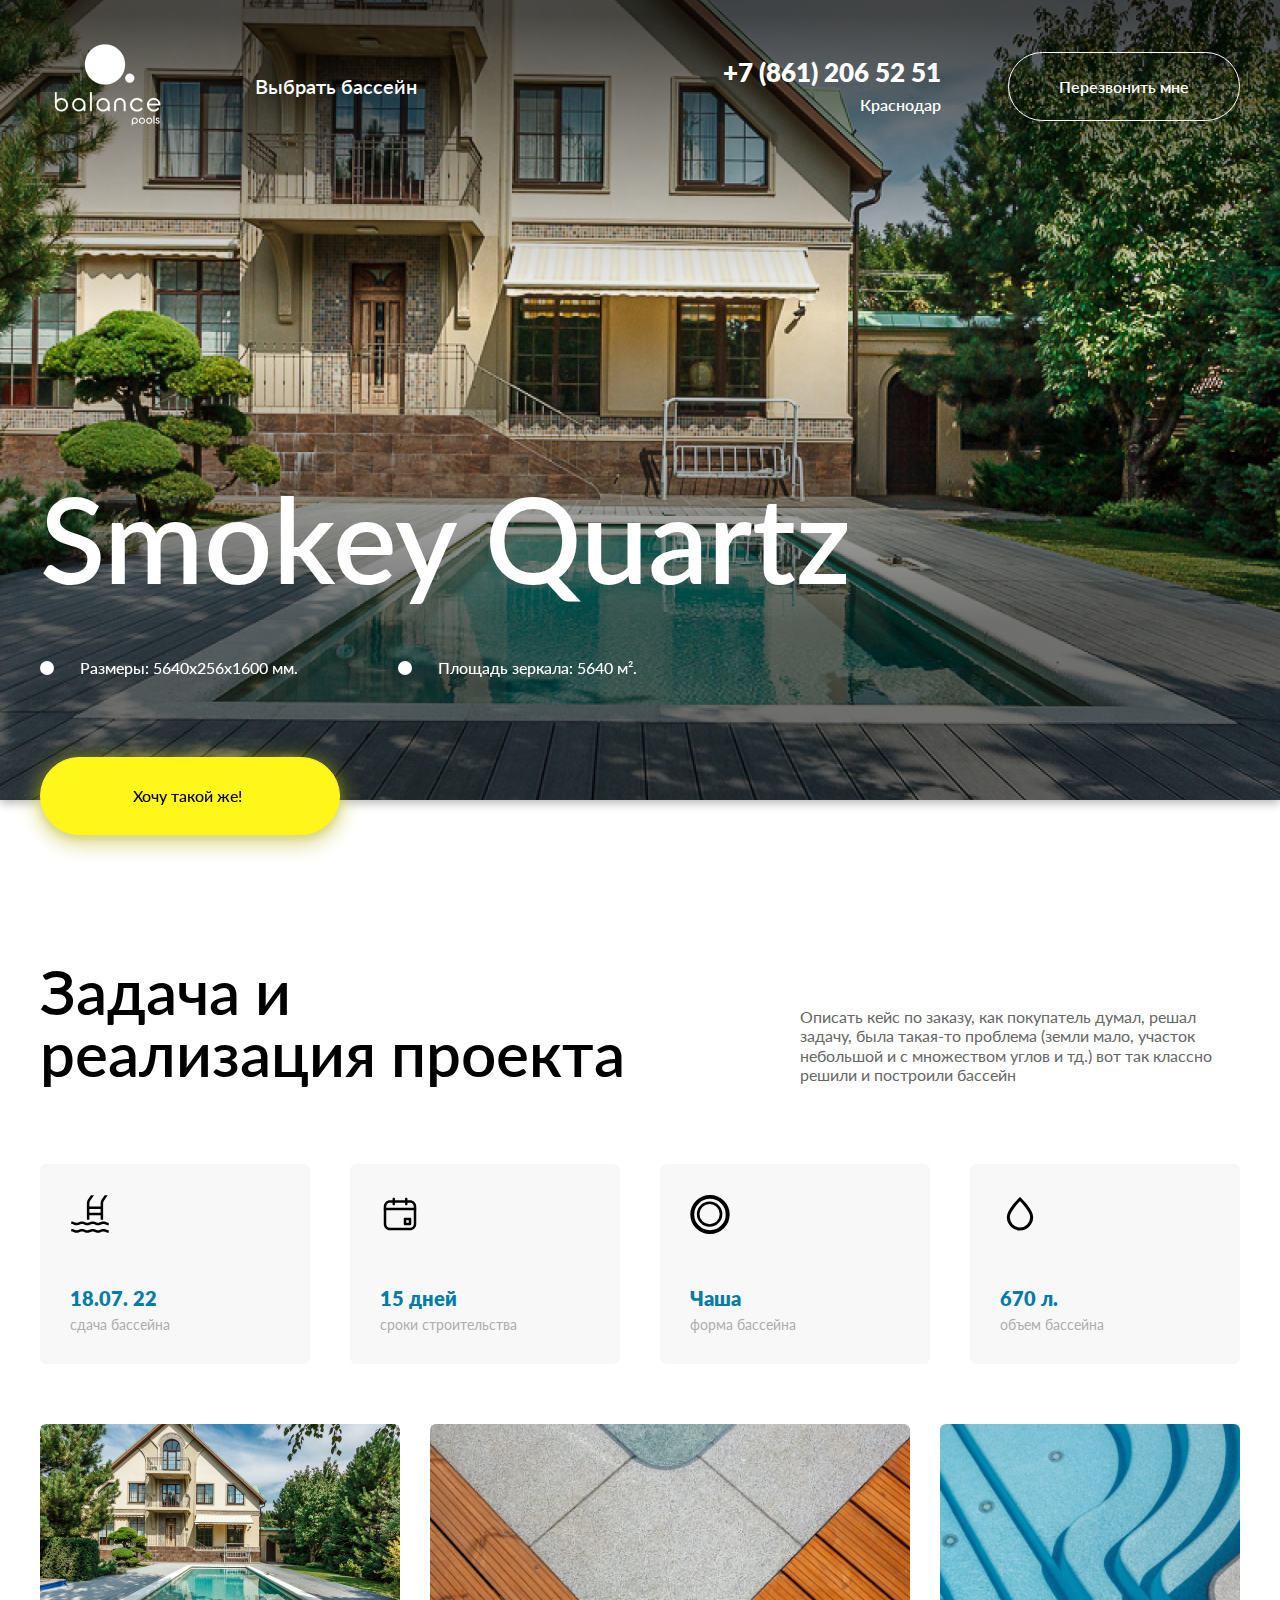
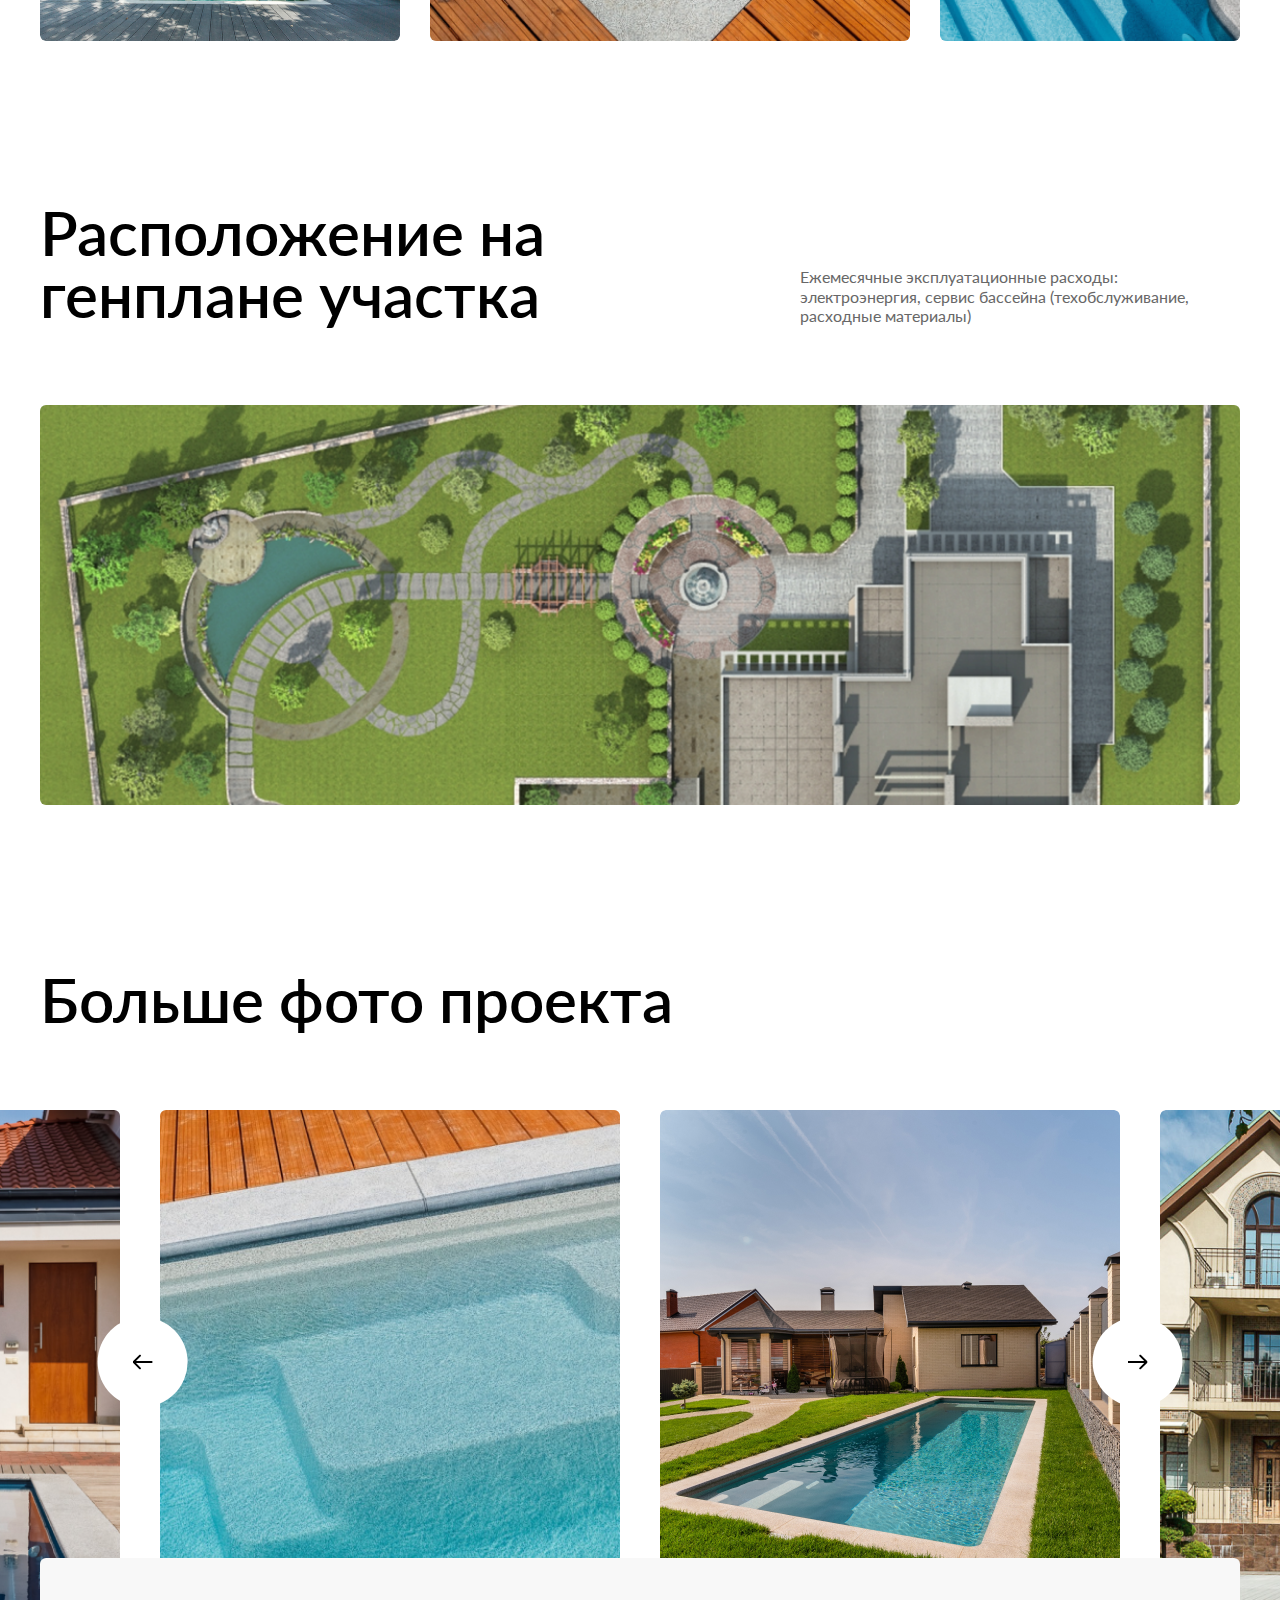
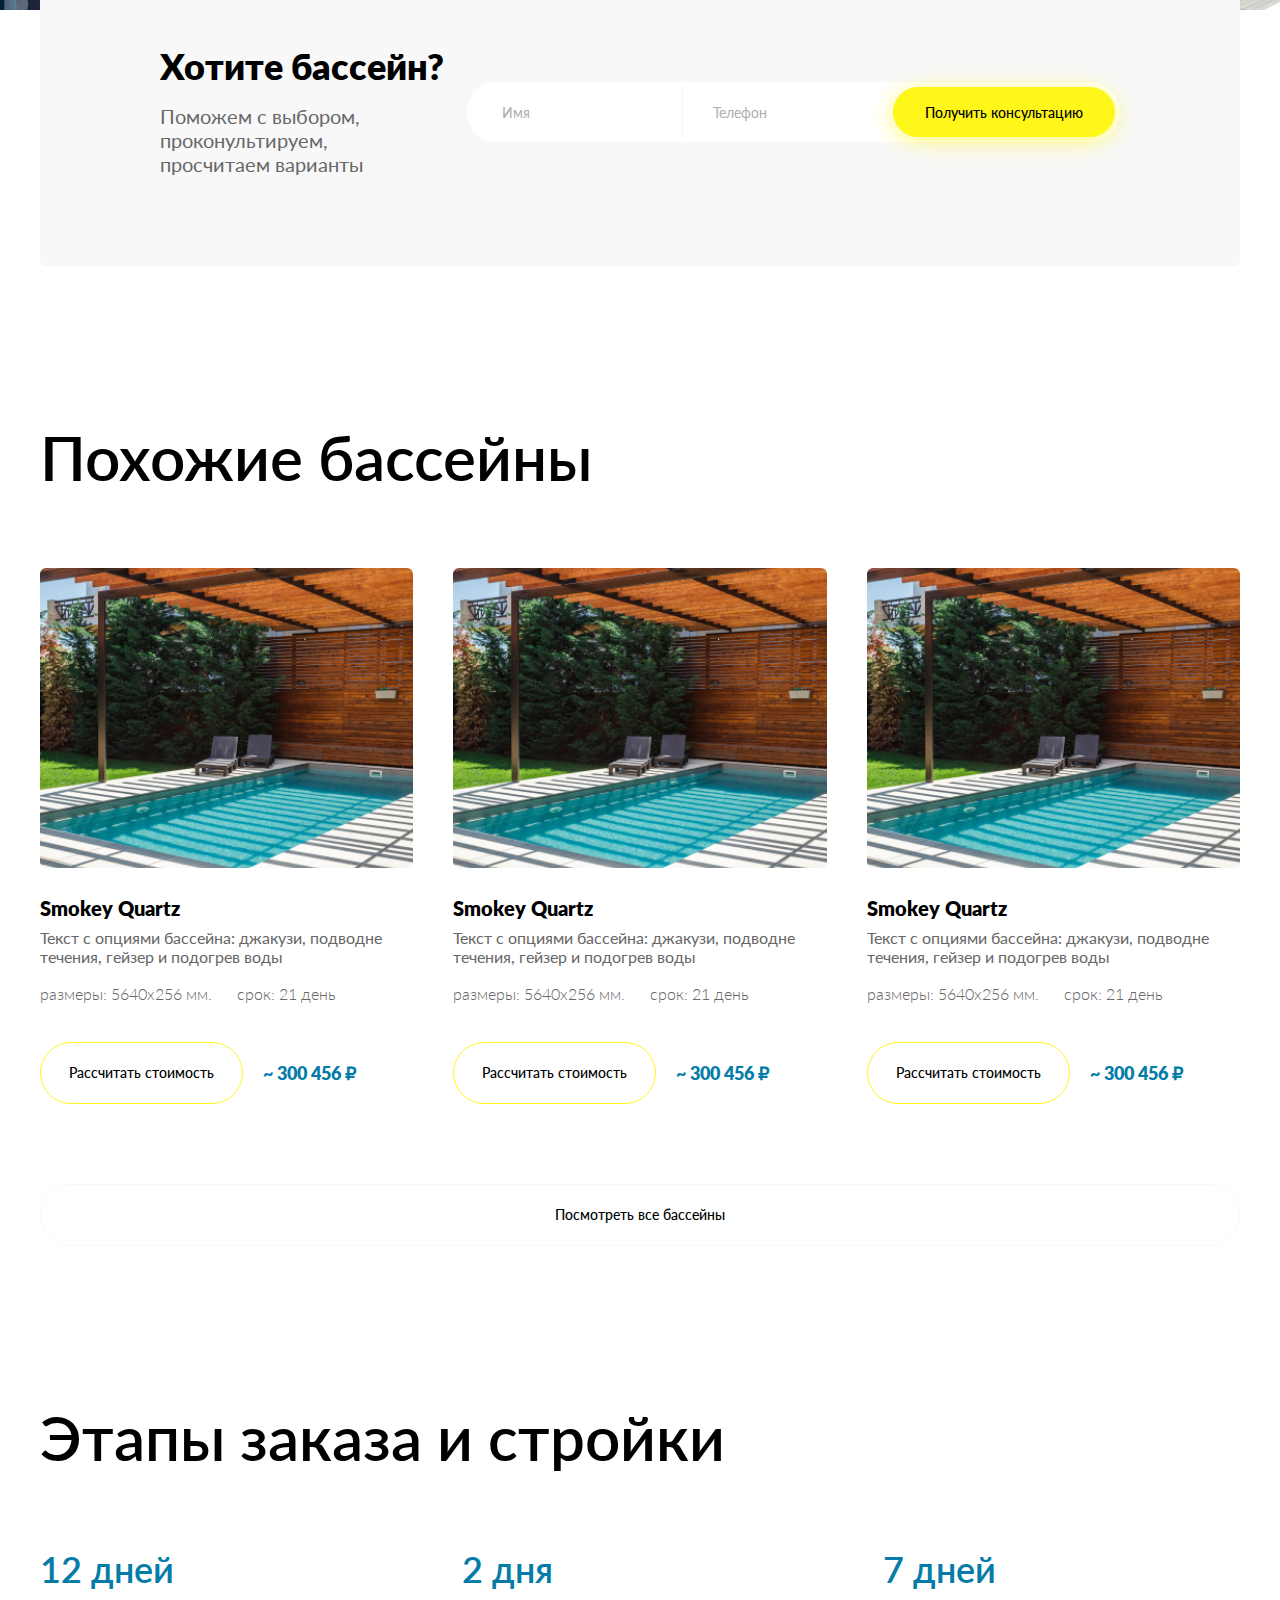
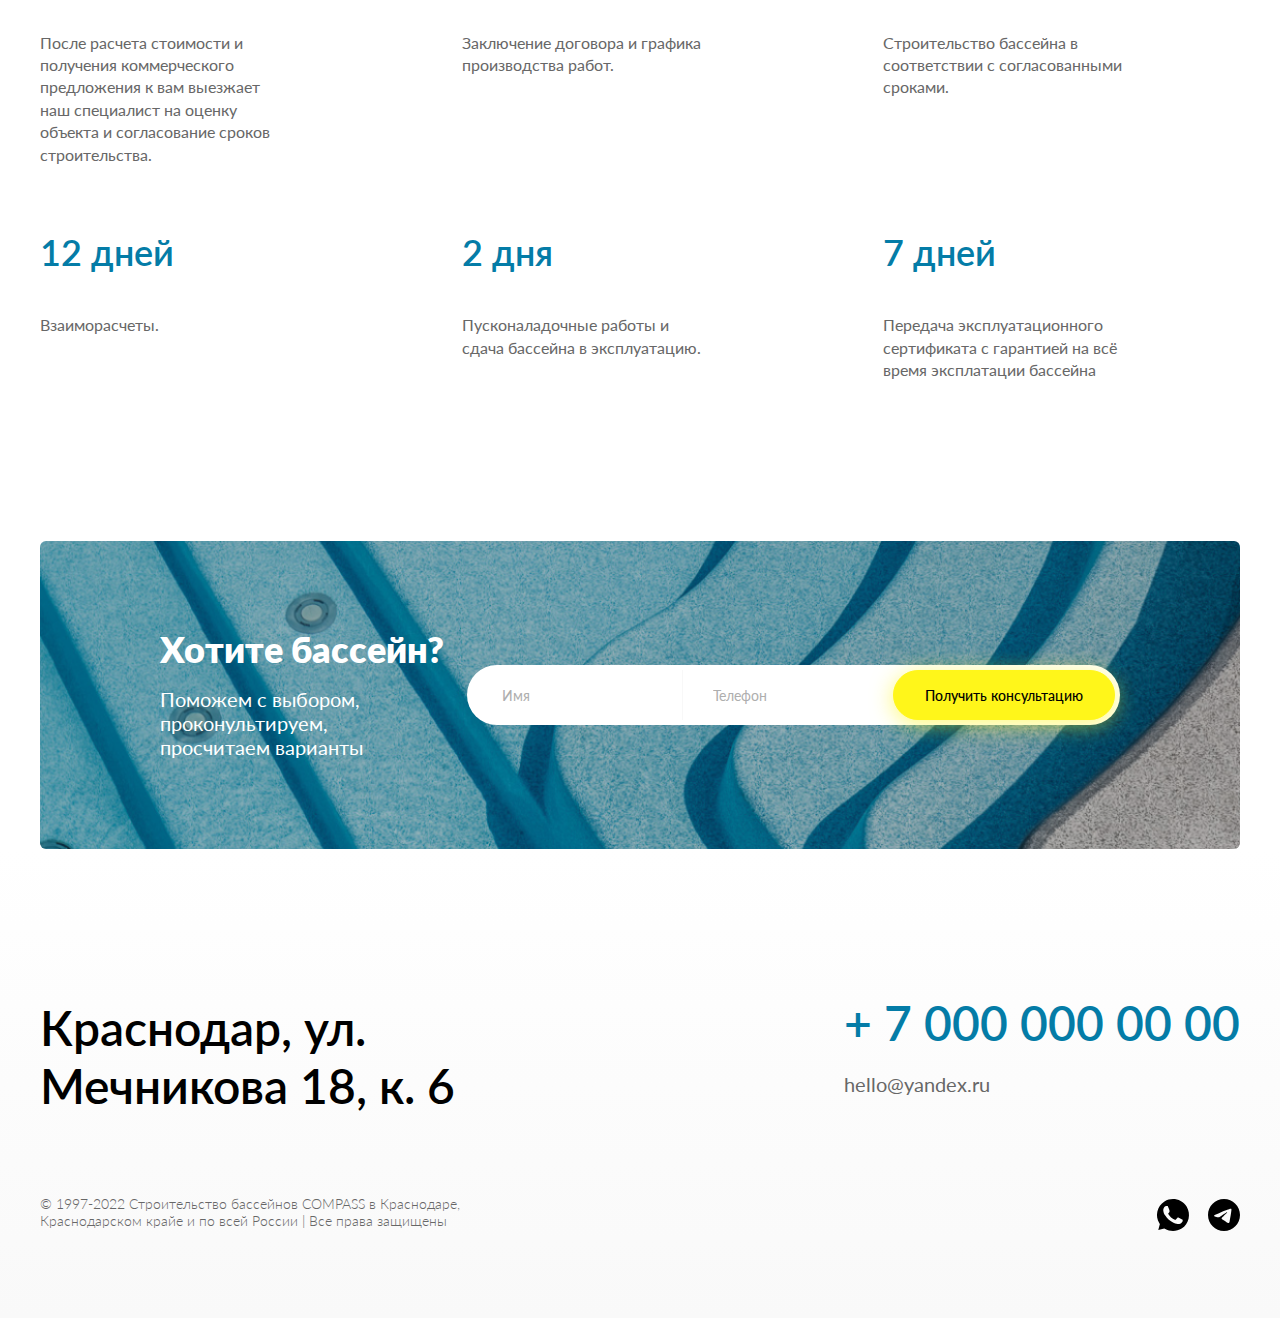
==== index.html @ 514c0d47 "first page desktop+mobile" ====
<!DOCTYPE html>
<html lang="ru">
<head>

    <!-- meta -->
    <meta charset="UTF-8">
    <meta http-equiv="X-UA-Compatible" content="IE=edge">
    <meta name="viewport" content="width=device-width, initial-scale=1.0">

    <!-- favicon -->
    <link rel="shortcut icon" href="favicon.ico" type="image/x-icon">

    <!-- title -->
    <title>Balance</title>


    <!-- fonts -->

    
    <!-- styles -->
    <link rel="stylesheet" href="css/libs.min.css">
    <link rel="stylesheet" href="css/main.min.css">

</head>
<body>


<div class="site-container">  <!-- site-container -->
    <header class="header">
        <div class="container">
            <div class="header__inner">

                <div>
                    <a href="index.html" class="logo">
                        <img src="img/logo.png" alt="balance">
                    </a>

                    <a href="#anchor" class="choice">Выбрать бассейн</a>
                </div>
               

                <div>
                    <div class="phone-wrapper">
                        <a href="" class="phone">+7 (861) 206 52 51</a>
                        <span>Краснодар</span>
                    </div>

                    <a href="" class="btn-secondary">Перезвонить мне</a>
                </div>


            </div>
            
        </div>
    </header>

<div class="page-container">
    <section class="home-page main-screen" style="background-image: url('img/home-page.png');">
        <div class="container">
            <div class="main-screen__inner">
                <h1>Smokey Quartz</h1>

                <div class="info">
                    <ul>
                        <li>Размеры: 5640х256х1600 мм. </li>
                        <li>Площадь зеркала: 5640 м². </li>
                    </ul>
                </div>

                <a href="" class="btn-primary--fill">Хочу такой же!</a>
            </div>
        </div>
    </section>


    <section class="tasks section">
        <div class="container">
            <div class="section__inner tasks__inner">

                <div class="title-wrapper title-with-descr">
                    <h2 class="title">Задача и реализация проекта</h2>
                    <p class="descr">Описать кейс по заказу, как покупатель думал, решал задачу, была такая-то проблема (земли мало, участок небольшой и с множеством углов и тд.) вот так классно решили и построили бассейн</p>
                </div>


                <div class="col-4 task__list">

                    <div class="task__list-item">
                        <img src="img/pool.svg" alt="">
                        <div class="text">
                            <div class="title">18.07. 22</div>
                            <div class="subtitle">сдача бассейна </div>
                        </div>
                    </div>

                    <div class="task__list-item">
                        <img src="img/calend.svg" alt="">
                        <div class="text">
                            <div class="title">15 дней</div>
                            <div class="subtitle">сроки строительства</div>
                        </div>
                    </div>

                    <div class="task__list-item">
                        <img src="img/circles.svg" alt="">
                        <div class="text">
                            <div class="title">Чаша</div>
                            <div class="subtitle">форма бассейна</div>
                        </div>
                    </div>

                    <div class="task__list-item">
                        <img src="img/water.svg" alt="">
                        <div class="text">
                            <div class="title">670 л.</div>
                            <div class="subtitle">объем бассейна</div>
                        </div>
                    </div>
                </div>


                <div class="tasks__images">
                    <img src="img/tasks01.png" alt="">
                    <img src="img/tasks02.png" alt="">
                    <img src="img/tasks03.png" alt="">
                </div>
            </div>
        </div>

    </section>


    <section class="section">
        <div class="container">
            <div class="section__inner">
                <div class="title-wrapper title-with-descr">
                    <h2 class="title">Расположение на генплане участка</h2>
                    <p class="descr">Ежемесячные эксплуатационные расходы: электроэнергия, сервис бассейна (техобслуживание, расходные материалы)</p>
                </div>

                <div class="img-banner">
                    <img src="img/location-img.png" alt="">
                </div>
            </div>
        </div>
       
    </section>


    <section class="gallery section">
        <div class="container">
            <div class="title-wrapper">
                <h2 class="title">Больше фото проекта</h2>
            </div>
            <div class="gallery__inner">
                <div class="gallery-slider">
                    <div class="gallery-slider-wrapper">

                        <div class="gallery-slider-slide">
                            <img src="img/gallery.png" alt="">
                        </div>
                        <div class="gallery-slider-slide">
                            <img src="img/gallery2.png" alt="">
                        </div>
                        <div class="gallery-slider-slide">
                            <img src="img/gallery3.png" alt="">
                        </div>
                        <div class="gallery-slider-slide">
                            <img src="img/gallery4.png" alt="">
                        </div>

                        <div class="gallery-slider-slide">
                            <img src="img/gallery.png" alt="">
                        </div>
                        <div class="gallery-slider-slide">
                            <img src="img/gallery2.png" alt="">
                        </div>
                        <div class="gallery-slider-slide">
                            <img src="img/gallery3.png" alt="">
                        </div>
                        <div class="gallery-slider-slide">
                            <img src="img/gallery4.png" alt="">
                        </div>
                        
                    </div>

                    <div class="nav-wrapper">
                        <button class="prev-slide">
                            <img src="img/arrow-left.svg" alt="">
                        </button>
                        <button class="next-slide">
                            <img src="img/arrow-right.svg" alt="">
                        </button>
                    </div>
                    
                </div>
            </div>
        </div>
    </section>


    <section class="contact-form">
        <div class="container">
            <div class="contact-form__inner">
                <div class="form-info">
                    <h3>Хотите бассейн?</h3>
                    <p>Поможем с выбором, 
                        проконультируем, просчитаем варианты</p>
                </div>
                <form action="">
                    <div class="form-fields">
                        <input type="text" class="input-white" placeholder="Имя">
                        <input type="text" class="input-white" placeholder="Телефон">
                        <input type="submit" class="btn-primary--fill" value="Получить консультацию">
                    </div>
                </form>
            </div>
        </div>
    </section>



    <section class="section products">
        <div class="container">
            <div class="title-wrapper">
                <h2 class="title">Похожие бассейны</h2>
            </div>
            <div class="products__inner">
                <div class="product__list col-3">

                    
                    <div class="product__item">
                        <div class="product__item-img">
                            <img src="img/pool.png" alt="бассейн">
                        </div>

                        <div class="product__item-name">
                            Smokey Quartz
                        </div>

                        <div class="product__item-options">
                            Текст с опциями бассейна: джакузи, подводне течения, гейзер и подогрев воды
                        </div>

                        <div class="product__item-info">
                            <span>
                                размеры: 5640х256 мм.
                            </span>

                            <span>
                                срок: 21 день
                            </span>
                        </div>


                        <div class="product__item-nav">
                            <a href="" class="product__item-btn">
                                Рассчитать стоимость
                            </a>

                            <div class="product__item-price">
                                ~ 300 456 ₽
                            </div>
                        </div>
                    </div>


                    <div class="product__item">
                        <div class="product__item-img">
                            <img src="img/pool.png" alt="бассейн">
                        </div>

                        <div class="product__item-name">
                            Smokey Quartz
                        </div>

                        <div class="product__item-options">
                            Текст с опциями бассейна: джакузи, подводне течения, гейзер и подогрев воды
                        </div>

                        <div class="product__item-info">
                            <span>
                                размеры: 5640х256 мм.
                            </span>

                            <span>
                                срок: 21 день
                            </span>
                        </div>


                        <div class="product__item-nav">
                            <a href="" class="product__item-btn">
                                Рассчитать стоимость
                            </a>

                            <div class="product__item-price">
                                ~ 300 456 ₽
                            </div>
                        </div>
                    </div>


                    <div class="product__item">
                        <div class="product__item-img">
                            <img src="img/pool.png" alt="бассейн">
                        </div>

                        <div class="product__item-name">
                            Smokey Quartz
                        </div>

                        <div class="product__item-options">
                            Текст с опциями бассейна: джакузи, подводне течения, гейзер и подогрев воды
                        </div>

                        <div class="product__item-info">
                            <span>
                                размеры: 5640х256 мм.
                            </span>

                            <span>
                                срок: 21 день
                            </span>
                        </div>


                        <div class="product__item-nav">
                            <a href="" class="product__item-btn">
                                Рассчитать стоимость
                            </a>

                            <div class="product__item-price">
                                ~ 300 456 ₽
                            </div>
                        </div>
                        
                    </div>



                 
                </div>


                <a href="" class="view-all">
                    Посмотреть все бассейны
                </a>
            </div>
        </div>
    </section>


    <section class="steps section">
        <div class="container">
            <div class="steps__inner">
                <div class="title-wrapper">
                    <h2 class="title">Этапы заказа и стройки</h2>
                </div>

                <div class="steps__list col-3">
                    <div class="steps__list-item">
                        <div class="number">
                            12 дней
                        </div>

                        <div class="text">
                            После расчета стоимости и получения коммерческого предложения к вам выезжает наш специалист на  оценку объекта и согласование сроков строительства.
                        </div>
                    </div>


                    <div class="steps__list-item">
                        <div class="number">
                            2 дня
                        </div>

                        <div class="text">
                            Заключение договора и графика производства работ.
                        </div>
                    </div>


                    <div class="steps__list-item">
                        <div class="number">
                            7 дней
                        </div>

                        <div class="text">
                            Строительство бассейна в соответствии с согласованными сроками. 
                        </div>
                    </div>


                    <div class="steps__list-item">
                        <div class="number">
                            12 дней
                        </div>

                        <div class="text">
                            Взаиморасчеты.
                        </div>
                    </div>


                    <div class="steps__list-item">
                        <div class="number">
                            2 дня
                        </div>

                        <div class="text">
                            Пусконаладочные работы и сдача бассейна в эксплуатацию. 
                        </div>
                    </div>


                    <div class="steps__list-item">
                        <div class="number">
                            7 дней
                        </div>

                        <div class="text">
                            Передача эксплуатационного сертификата с гарантией на всё время эксплатации бассейна
                        </div>
                    </div>
                </div>
            </div>
        </div>
    </section>



    <section class="contact-form white-text section">
        <div class="container">
            <div class="contact-form__inner" style="background-image: url('img/contact-form-img.png');">
                <div class="form-info">
                    <h3>Хотите бассейн?</h3>
                    <p>Поможем с выбором, 
                        проконультируем, просчитаем варианты</p>
                </div>
                <form action="">
                    <div class="form-fields">
                        <input type="text" class="input-white" placeholder="Имя">
                        <input type="text" class="input-white" placeholder="Телефон">
                        <input type="submit" class="btn-primary--fill" value="Получить консультацию">
                    </div>
                </form>
            </div>
        </div>
    </section>


</div>

    <footer class="footer">
        <div class="container">

           <div class="footer__inner">
               <div class="footer__row">
                    <div class="address">
                        Краснодар, ул. Мечникова 18, к. 6
                   </div>
    
                   <div class="contact">
                       <a href="" class="phone">+ 7 000 000 00 00</a>
                       <a href="" class="email">hello@yandex.ru</a>

                      
                   </div>
               </div>

               <div class="footer__row">
                   <p class="copyright">© 1997-2022 Строительство бассейнов COMPASS в Краснодаре, Краснодарском крайе и по всей России | Все права защищены </p>
                  
                   <div class="social">
                        <a href="">
                            <img src="img/whatsapp.svg" alt="">
                        </a>
                        <a href="">
                            <img src="img/telegram.svg" alt="">
                        </a>
                    </div>
                </div>
              
           </div>

        </div>
    </footer>

</div> <!--  /site-container -->

<script src="js/libs.js"></script>
<script src="js/main.min.js"></script>



</body>

</html>
---- css/libs.min.css ----
@font-face{font-family:swiper-icons;src:url('data:application/font-woff;charset=utf-8;base64, [base64]//wADZ2x5ZgAAAywAAADMAAAD2MHtryVoZWFkAAABbAAAADAAAAA2E2+eoWhoZWEAAAGcAAAAHwAAACQC9gDzaG10eAAAAigAAAAZAAAArgJkABFsb2NhAAAC0AAAAFoAAABaFQAUGG1heHAAAAG8AAAAHwAAACAAcABAbmFtZQAAA/gAAAE5AAACXvFdBwlwb3N0AAAFNAAAAGIAAACE5s74hXjaY2BkYGAAYpf5Hu/j+W2+MnAzMYDAzaX6QjD6/4//Bxj5GA8AuRwMYGkAPywL13jaY2BkYGA88P8Agx4j+/8fQDYfA1AEBWgDAIB2BOoAeNpjYGRgYNBh4GdgYgABEMnIABJzYNADCQAACWgAsQB42mNgYfzCOIGBlYGB0YcxjYGBwR1Kf2WQZGhhYGBiYGVmgAFGBiQQkOaawtDAoMBQxXjg/wEGPcYDDA4wNUA2CCgwsAAAO4EL6gAAeNpj2M0gyAACqxgGNWBkZ2D4/wMA+xkDdgAAAHjaY2BgYGaAYBkGRgYQiAHyGMF8FgYHIM3DwMHABGQrMOgyWDLEM1T9/w8UBfEMgLzE////P/5//f/V/xv+r4eaAAeMbAxwIUYmIMHEgKYAYjUcsDAwsLKxc3BycfPw8jEQA/[base64]/uznmfPFBNODM2K7MTQ45YEAZqGP81AmGGcF3iPqOop0r1SPTaTbVkfUe4HXj97wYE+yNwWYxwWu4v1ugWHgo3S1XdZEVqWM7ET0cfnLGxWfkgR42o2PvWrDMBSFj/IHLaF0zKjRgdiVMwScNRAoWUoH78Y2icB/yIY09An6AH2Bdu/UB+yxopYshQiEvnvu0dURgDt8QeC8PDw7Fpji3fEA4z/PEJ6YOB5hKh4dj3EvXhxPqH/SKUY3rJ7srZ4FZnh1PMAtPhwP6fl2PMJMPDgeQ4rY8YT6Gzao0eAEA409DuggmTnFnOcSCiEiLMgxCiTI6Cq5DZUd3Qmp10vO0LaLTd2cjN4fOumlc7lUYbSQcZFkutRG7g6JKZKy0RmdLY680CDnEJ+UMkpFFe1RN7nxdVpXrC4aTtnaurOnYercZg2YVmLN/d/gczfEimrE/fs/bOuq29Zmn8tloORaXgZgGa78yO9/cnXm2BpaGvq25Dv9S4E9+5SIc9PqupJKhYFSSl47+Qcr1mYNAAAAeNptw0cKwkAAAMDZJA8Q7OUJvkLsPfZ6zFVERPy8qHh2YER+3i/BP83vIBLLySsoKimrqKqpa2hp6+jq6RsYGhmbmJqZSy0sraxtbO3sHRydnEMU4uR6yx7JJXveP7WrDycAAAAAAAH//wACeNpjYGRgYOABYhkgZgJCZgZNBkYGLQZtIJsFLMYAAAw3ALgAeNolizEKgDAQBCchRbC2sFER0YD6qVQiBCv/H9ezGI6Z5XBAw8CBK/m5iQQVauVbXLnOrMZv2oLdKFa8Pjuru2hJzGabmOSLzNMzvutpB3N42mNgZGBg4GKQYzBhYMxJLMlj4GBgAYow/P/PAJJhLM6sSoWKfWCAAwDAjgbRAAB42mNgYGBkAIIbCZo5IPrmUn0hGA0AO8EFTQAA');font-weight:400;font-style:normal}:root{--swiper-theme-color:#007aff}.swiper{margin-left:auto;margin-right:auto;position:relative;overflow:hidden;list-style:none;padding:0;z-index:1}.swiper-vertical>.swiper-wrapper{flex-direction:column}.swiper-wrapper{position:relative;width:100%;height:100%;z-index:1;display:flex;transition-property:transform;box-sizing:content-box}.swiper-android .swiper-slide,.swiper-wrapper{transform:translate3d(0,0,0)}.swiper-pointer-events{touch-action:pan-y}.swiper-pointer-events.swiper-vertical{touch-action:pan-x}.swiper-slide{flex-shrink:0;width:100%;height:100%;position:relative;transition-property:transform}.swiper-slide-invisible-blank{visibility:hidden}.swiper-autoheight,.swiper-autoheight .swiper-slide{height:auto}.swiper-autoheight .swiper-wrapper{align-items:flex-start;transition-property:transform,height}.swiper-backface-hidden .swiper-slide{transform:translateZ(0);-webkit-backface-visibility:hidden;backface-visibility:hidden}.swiper-3d,.swiper-3d.swiper-css-mode .swiper-wrapper{perspective:1200px}.swiper-3d .swiper-cube-shadow,.swiper-3d .swiper-slide,.swiper-3d .swiper-slide-shadow,.swiper-3d .swiper-slide-shadow-bottom,.swiper-3d .swiper-slide-shadow-left,.swiper-3d .swiper-slide-shadow-right,.swiper-3d .swiper-slide-shadow-top,.swiper-3d .swiper-wrapper{transform-style:preserve-3d}.swiper-3d .swiper-slide-shadow,.swiper-3d .swiper-slide-shadow-bottom,.swiper-3d .swiper-slide-shadow-left,.swiper-3d .swiper-slide-shadow-right,.swiper-3d .swiper-slide-shadow-top{position:absolute;left:0;top:0;width:100%;height:100%;pointer-events:none;z-index:10}.swiper-3d .swiper-slide-shadow{background:rgba(0,0,0,.15)}.swiper-3d .swiper-slide-shadow-left{background-image:linear-gradient(to left,rgba(0,0,0,.5),rgba(0,0,0,0))}.swiper-3d .swiper-slide-shadow-right{background-image:linear-gradient(to right,rgba(0,0,0,.5),rgba(0,0,0,0))}.swiper-3d .swiper-slide-shadow-top{background-image:linear-gradient(to top,rgba(0,0,0,.5),rgba(0,0,0,0))}.swiper-3d .swiper-slide-shadow-bottom{background-image:linear-gradient(to bottom,rgba(0,0,0,.5),rgba(0,0,0,0))}.swiper-css-mode>.swiper-wrapper{overflow:auto;scrollbar-width:none;-ms-overflow-style:none}.swiper-css-mode>.swiper-wrapper::-webkit-scrollbar{display:none}.swiper-css-mode>.swiper-wrapper>.swiper-slide{scroll-snap-align:start start}.swiper-horizontal.swiper-css-mode>.swiper-wrapper{scroll-snap-type:x mandatory}.swiper-vertical.swiper-css-mode>.swiper-wrapper{scroll-snap-type:y mandatory}.swiper-centered>.swiper-wrapper::before{content:'';flex-shrink:0;order:9999}.swiper-centered.swiper-horizontal>.swiper-wrapper>.swiper-slide:first-child{margin-inline-start:var(--swiper-centered-offset-before)}.swiper-centered.swiper-horizontal>.swiper-wrapper::before{height:100%;min-height:1px;width:var(--swiper-centered-offset-after)}.swiper-centered.swiper-vertical>.swiper-wrapper>.swiper-slide:first-child{margin-block-start:var(--swiper-centered-offset-before)}.swiper-centered.swiper-vertical>.swiper-wrapper::before{width:100%;min-width:1px;height:var(--swiper-centered-offset-after)}.swiper-centered>.swiper-wrapper>.swiper-slide{scroll-snap-align:center center}
---- css/main.min.css ----
@font-face{font-family:Lato;font-weight:300;font-style:normal;src:url(../fonts/Lato-Light.woff) format("woff"),url(../fonts/Lato-Light.woff2) format("woff2")}@font-face{font-family:Lato;font-weight:400;font-style:normal;src:url(../fonts/Lato-Regular.woff) format("woff"),url(../fonts/Lato-Regular.woff2) format("woff2")}@font-face{font-family:Lato;font-weight:500;font-style:normal;src:url(../fonts/Lato-Medium.woff) format("woff"),url(../fonts/Lato-Medium.woff2) format("woff2")}@font-face{font-family:Lato;font-weight:600;font-style:normal;src:url(../fonts/Lato-SemiBold.woff) format("woff"),url(../fonts/Lato-SemiBold.woff2) format("woff2")}@font-face{font-family:Lato;font-weight:700;font-style:normal;src:url(../fonts/Lato-Bold.woff) format("woff"),url(../fonts/Lato-Bold.woff2) format("woff2")}@font-face{font-family:Lato;font-weight:700;font-style:normal;src:url(../fonts/Lato-ExtraBold.woff) format("woff"),url(../fonts/Lato-ExtraBold.woff2) format("woff2")}*,a,body,form,input,select,textarea{font-family:Lato;font-weight:600}*,::after,::before{box-sizing:border-box;outline:0!important}h1,h2,h3,h4,h5,h6,p{margin:0;padding:0}ol,ul{margin:0;padding:0;list-style:none}a{text-decoration:none}body,html{margin:0;padding:0;width:100%;overflow-x:hidden;min-width:320px;max-width:100%}button,input,select{-webkit-appearance:none;-moz-appearance:none;appearance:none;background:0 0;border:none;outline:0}.container{max-width:1230px;padding:0 15px;margin:0 auto}.site-container{display:flex;flex-direction:column;height:100%}.page-container{flex:1 0 auto}.footer{flex:0 0 auto}*{transition:.2s linear}.btn-secondary{font-weight:600;font-size:16px;line-height:19px;color:#fff61a;display:inline-block;padding:24px 50px;border:1px solid #fff;border-radius:100px}.btn-secondary:hover{background:#fff;color:#000}.btn-primary--fill{font-weight:500;font-size:16px;line-height:100%;color:#000;display:inline-block;padding:30px 92px;border:1px solid #fff61a;background:#fff61a;box-shadow:0 4px 22px rgba(255,246,26,.6);border-radius:60px}.btn-primary--fill:hover{background:#faf118}.header{position:absolute;width:100%;left:0;top:0;z-index:99}.header__inner{display:flex;justify-content:space-between;align-items:center;color:#fff;padding:30px 0}.header__inner a{color:#fff}.header__inner div{display:flex;align-items:center}.header__inner div .phone-wrapper{flex-direction:column;align-items:flex-end;margin-right:67px}.header__inner div .phone-wrapper .phone{font-weight:700;font-size:26px;line-height:100%;margin-bottom:10px}.header__inner .logo+a{font-weight:600;font-size:20px;line-height:100%}.header__inner .logo{margin-right:77px}.home-page.main-screen{background-size:cover;background-position:center;background-repeat:no-repeat;filter:drop-shadow(0 4px 4px rgba(0, 0, 0, .25))}.home-page.main-screen .main-screen__inner{min-height:800px;display:flex;flex-direction:column;justify-content:flex-end}.home-page.main-screen .main-screen__inner h1{font-weight:600;font-size:120px;line-height:100%;color:#fff;margin-bottom:60px}.home-page.main-screen .main-screen__inner .info{margin-bottom:80px}.home-page.main-screen .main-screen__inner .info ul{display:flex}.home-page.main-screen .main-screen__inner .info li{font-weight:500;font-size:16px;line-height:19px;display:flex;align-items:center;color:#fff;padding-left:40px;position:relative}.home-page.main-screen .main-screen__inner .info li:not(:last-child){margin-right:100px}.home-page.main-screen .main-screen__inner .info li::after{content:"";position:absolute;width:14px;height:14px;background:#fff;border-radius:100%;left:0;top:50%;transform:translateY(-50%)}.home-page.main-screen .main-screen__inner .btn-primary--fill{max-width:300px;margin-bottom:-35px}.col-4{display:grid;grid-template-columns:repeat(4,1fr)}.col-3{display:grid;grid-template-columns:repeat(3,1fr)}.section{margin-top:160px}.title-wrapper{display:flex;justify-content:space-between;align-items:flex-end;margin-bottom:80px}.title-wrapper h2.title{font-weight:600;font-size:62px;line-height:100%;color:#000}.title-with-descr .title{max-width:600px}.title-with-descr .descr{max-width:440px;font-weight:400;font-size:16px;line-height:120%;color:#676767}.task__list{margin-bottom:60px;gap:40px}.task__list-item{background:#f8f8f8;border-radius:6px;padding:30px;min-height:200px;display:flex;flex-direction:column;justify-content:space-between}.task__list-item img{max-width:40px}.task__list-item .title{font-weight:700;font-size:20px;line-height:38px;color:#047ca7}.task__list-item .subtitle{font-weight:400;font-size:14px;line-height:120%;color:#aeaeae}.tasks__images{display:flex;justify-content:space-between}.tasks__images img{max-height:217px;height:auto;-o-object-fit:cover;object-fit:cover;border-radius:6px}.tasks__images img:first-child{width:30%}.tasks__images img:nth-child(2){width:40%}.tasks__images img:nth-child(3){width:25%}.img-banner{width:100%;height:auto;border-radius:6px}.img-banner img{width:100%;height:100%;-o-object-fit:cover;object-fit:cover;max-height:400px;border-radius:6px}.gallery{position:relative;z-index:5}.gallery-slider{width:80%;height:100%;margin:0 auto;position:relative}.gallery-slider-wrapper{display:flex;width:100%;height:100%;position:relative}.gallery-slider-slide{flex-shrink:0}.gallery-slider-slide img{width:100%;height:100%;max-height:500px;border-radius:6px;-o-object-fit:cover;object-fit:cover}.gallery-slider .nav-wrapper{position:absolute;display:flex;align-items:center;justify-content:space-between;width:113%;top:50%;left:50%;transform:translate(-50%,-50%)}.gallery-slider .nav-wrapper .next-slide,.gallery-slider .nav-wrapper .prev-slide{display:flex;align-items:center;justify-content:center;width:90px;height:90px;background:#fff;border-radius:100%;position:relative;z-index:90;cursor:pointer}.gallery+.contact-form{margin-top:-55px}.contact-form{position:relative;z-index:10}.contact-form__inner{background:center/cover no-repeat #f8f8f8;border-radius:6px;display:flex;align-items:center;justify-content:space-between;padding:90px 120px}.contact-form__inner .form-info{max-width:300px;width:100%}.contact-form__inner .form-info h3{font-weight:700;font-size:36px;line-height:100%;color:#000;margin-bottom:20px}.contact-form__inner .form-info p{font-weight:400;font-size:20px;line-height:120%;color:#676767;max-width:230px}.contact-form__inner .form-fields{display:flex;align-items:center;background:#fff;border-radius:30px;padding:5px}.contact-form__inner .form-fields input{height:50px}.contact-form__inner .form-fields input:first-child{border-right:1px solid #f8f8f8}.contact-form__inner .form-fields .input-white{font-weight:400;font-size:14px;line-height:100%;display:flex;align-items:center;color:#aeaeae;padding-left:30px}.contact-form__inner .form-fields .input-white::-moz-placeholder{font-weight:400;font-size:14px;line-height:100%;display:flex;align-items:center;color:#aeaeae}.contact-form__inner .form-fields .input-white:-ms-input-placeholder{font-weight:400;font-size:14px;line-height:100%;display:flex;align-items:center;color:#aeaeae}.contact-form__inner .form-fields .input-white::placeholder{font-weight:400;font-size:14px;line-height:100%;display:flex;align-items:center;color:#aeaeae}.contact-form__inner .form-fields .btn-primary--fill{padding:18px 31px;font-weight:500;font-size:14px;line-height:100%;cursor:pointer}.contact-form.white-text h3,.contact-form.white-text p{color:#fff!important}.products__inner .product__list{gap:40px}.products__inner .product__item-img{width:100%;max-height:300px;margin-bottom:30px}.products__inner .product__item-img img{width:100%;max-height:300px;height:auto;-o-object-fit:cover;object-fit:cover;border-radius:6px}.products__inner .product__item-name{font-weight:700;font-size:20px;line-height:100%;color:#000;margin-bottom:10px}.products__inner .product__item-options{font-weight:400;font-size:16px;line-height:120%;color:#676767;margin-bottom:20px}.products__inner .product__item-info{display:flex;flex-wrap:wrap;font-weight:300;font-size:16px;line-height:100%;color:#676767;margin-bottom:40px}.products__inner .product__item-info span{margin-right:25px;font-weight:300}.products__inner .product__item-nav{display:flex;align-items:center}.products__inner .product__item-btn{font-weight:500;font-size:14px;line-height:100%;color:#000;padding:23px 28px;border:1px solid #fff61a;border-radius:60px;margin-right:20px}.products__inner .product__item-btn:hover{background:#fff61a;box-shadow:0 4px 22px rgba(255,246,26,.6)}.products__inner .product__item-price{font-weight:700;font-size:18px;line-height:100%;color:#047ca7}.products__inner .view-all{display:block;width:100%;padding:23px 0;text-align:center;font-weight:500;font-size:14px;line-height:100%;border:1px solid #f8f8f8;border-radius:38px;margin-top:80px;color:#000}.products__inner .view-all:hover{border-color:#047ca7}.steps__list{gap:65px}.steps__list-item .number{font-weight:600;font-size:36px;line-height:120%;color:#047ca7;margin-bottom:40px}.steps__list-item .text{font-weight:400;font-size:16px;line-height:140%;color:#676767;max-width:240px}.footer{background:linear-gradient(180deg,#fff 0,#f9f9f9 100%);padding-top:150px;padding-bottom:80px}.footer__inner .footer__row{display:flex;justify-content:space-between}.footer__inner .footer__row .social{display:flex;align-items:center}.footer__inner .footer__row .social a:not(:last-child){margin-right:15px}.footer__inner .footer__row:last-child{margin-top:80px}.footer__inner .footer__row .address{font-weight:600;font-size:48px;line-height:120%;color:#000;max-width:440px}.footer__inner .footer__row .contact{display:flex;flex-direction:column}.footer__inner .footer__row .phone{font-weight:600;font-size:48px;line-height:100%;color:#047ca7;margin-bottom:25px}.footer__inner .footer__row .email{font-weight:400;font-size:20px;line-height:120%;color:#676767}.footer__inner .footer__row .copyright{font-weight:300;font-size:14px;line-height:17px;color:#676767;max-width:460px}@media (max-width:991px){.title-wrapper h2.title{font-size:48px}.choice{display:none!important}.header__inner div .phone-wrapper{display:none}.btn-secondary{padding:15px 30px;font-size:14px}.header__inner{padding:15px 0}.home-page.main-screen .main-screen__inner{min-height:600px}.home-page.main-screen .main-screen__inner h1{font-size:90px;margin-bottom:30px}.home-page.main-screen .main-screen__inner .info li:not(:last-child){margin-right:50px}.home-page.main-screen .main-screen__inner .info{margin-bottom:40px}.title-with-descr{flex-direction:column;align-items:flex-start}.title-with-descr .title{max-width:100%;margin-bottom:30px}.title-with-descr .descr{max-width:650px}.title-wrapper{margin-bottom:40px}.task__list{gap:10px;margin-bottom:40px}.section{margin-top:100px}.contact-form__inner{flex-direction:column;align-items:flex-start;padding:40px 60px}.contact-form__inner .form-info{margin-bottom:25px;max-width:100%}.contact-form__inner .form-info h3{font-size:30px}.contact-form__inner .form-info p{max-width:100%}.contact-form__inner form,.contact-form__inner form .form-fields{width:100%}.contact-form__inner form .form-fields input{flex:1}.products__inner .product__list{gap:10px}.products__inner .product__item-nav{flex-direction:column-reverse;align-items:flex-start}.products__inner .product__item-nav .product__item-price{margin-bottom:15px}.products__inner .product__item-btn{padding:15px 20px}.products__inner .product__item-info{margin-bottom:25px}.products__inner .view-all{margin-top:40px}.steps__list{gap:25px}.footer__row{flex-direction:column}.footer__inner .footer__row:last-child,.footer__row .phone{margin-top:25px}.footer__inner .footer__row:last-child .copyright{margin-bottom:25px}.footer__inner .footer__row .address{font-size:32px;max-width:100%}.footer__inner .footer__row .phone{font-size:32px}}@media (max-width:768px){.home-page.main-screen .main-screen__inner h1{font-size:50px}.home-page.main-screen .main-screen__inner{min-height:100vh}.home-page.main-screen{margin-bottom:100px}.header .logo{margin-right:0}.header .logo img{max-width:90px}.home-page.main-screen .main-screen__inner .info ul{flex-direction:column}.home-page.main-screen .main-screen__inner .info ul li{margin-right:0!important;margin-bottom:15px}.btn-primary--fill{padding:20px;text-align:center}.title-wrapper h2.title{font-size:32px}.title-with-descr .descr{font-size:14px}.col-3,.col-4{grid-template-columns:repeat(2,1fr)}.tasks__images{flex-direction:column}.tasks__images img{width:100%!important;margin-bottom:15px}.section{margin-top:50px}.contact-form__inner .form-info h3{font-size:24px}.contact-form__inner .form-info p{font-size:14px}.contact-form__inner{padding:20px}.contact-form__inner .form-fields{flex-direction:column;align-items:flex-start;border-radius:5px;padding:15px 25px}.contact-form__inner .form-fields .input-white{padding-left:10px;margin-bottom:40px;border-right:0!important;padding-bottom:10px;border-bottom:1px solid #f8f8f8}.contact-form__inner .form-fields input{width:100%}.gallery+.contact-form{margin-top:50px}.gallery-slider .nav-wrapper .next-slide,.gallery-slider .nav-wrapper .prev-slide{width:50px;height:50px;box-shadow:-1px 5px 8px 0 rgba(34,60,80,.1)}.products__inner .product__list{gap:35px}.steps__list-item .number{font-size:28px;margin-bottom:10px;margin-top:20px}.footer{padding-top:50px;padding-bottom:50px}}@media (max-width:480px){.col-3,.col-4{grid-template-columns:repeat(1,1fr)}}
/*# sourceMappingURL=main.min.css.map */
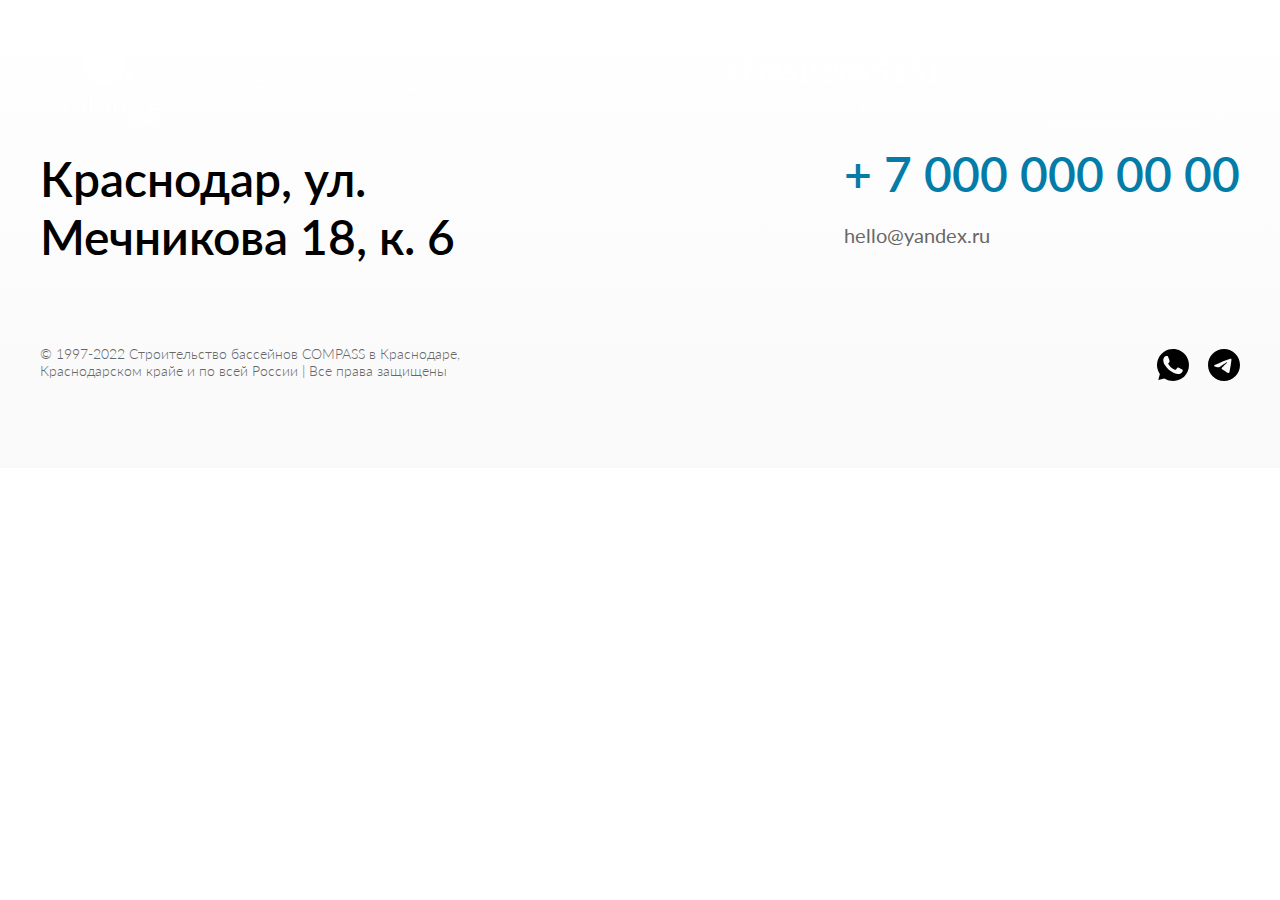
==== commit df0f7562: "fix" ====
--- a/index.html
+++ b/index.html
@@ -55,402 +55,9 @@
     </header>
 
 <div class="page-container">
-    <section class="home-page main-screen" style="background-image: url('img/home-page.png');">
-        <div class="container">
-            <div class="main-screen__inner">
-                <h1>Smokey Quartz</h1>
-
-                <div class="info">
-                    <ul>
-                        <li>Размеры: 5640х256х1600 мм. </li>
-                        <li>Площадь зеркала: 5640 м². </li>
-                    </ul>
-                </div>
-
-                <a href="" class="btn-primary--fill">Хочу такой же!</a>
-            </div>
-        </div>
-    </section>
 
 
-    <section class="tasks section">
-        <div class="container">
-            <div class="section__inner tasks__inner">
-
-                <div class="title-wrapper title-with-descr">
-                    <h2 class="title">Задача и реализация проекта</h2>
-                    <p class="descr">Описать кейс по заказу, как покупатель думал, решал задачу, была такая-то проблема (земли мало, участок небольшой и с множеством углов и тд.) вот так классно решили и построили бассейн</p>
-                </div>
-
-
-                <div class="col-4 task__list">
-
-                    <div class="task__list-item">
-                        <img src="img/pool.svg" alt="">
-                        <div class="text">
-                            <div class="title">18.07. 22</div>
-                            <div class="subtitle">сдача бассейна </div>
-                        </div>
-                    </div>
-
-                    <div class="task__list-item">
-                        <img src="img/calend.svg" alt="">
-                        <div class="text">
-                            <div class="title">15 дней</div>
-                            <div class="subtitle">сроки строительства</div>
-                        </div>
-                    </div>
-
-                    <div class="task__list-item">
-                        <img src="img/circles.svg" alt="">
-                        <div class="text">
-                            <div class="title">Чаша</div>
-                            <div class="subtitle">форма бассейна</div>
-                        </div>
-                    </div>
-
-                    <div class="task__list-item">
-                        <img src="img/water.svg" alt="">
-                        <div class="text">
-                            <div class="title">670 л.</div>
-                            <div class="subtitle">объем бассейна</div>
-                        </div>
-                    </div>
-                </div>
-
-
-                <div class="tasks__images">
-                    <img src="img/tasks01.png" alt="">
-                    <img src="img/tasks02.png" alt="">
-                    <img src="img/tasks03.png" alt="">
-                </div>
-            </div>
-        </div>
-
-    </section>
-
-
-    <section class="section">
-        <div class="container">
-            <div class="section__inner">
-                <div class="title-wrapper title-with-descr">
-                    <h2 class="title">Расположение на генплане участка</h2>
-                    <p class="descr">Ежемесячные эксплуатационные расходы: электроэнергия, сервис бассейна (техобслуживание, расходные материалы)</p>
-                </div>
-
-                <div class="img-banner">
-                    <img src="img/location-img.png" alt="">
-                </div>
-            </div>
-        </div>
-       
-    </section>
-
-
-    <section class="gallery section">
-        <div class="container">
-            <div class="title-wrapper">
-                <h2 class="title">Больше фото проекта</h2>
-            </div>
-            <div class="gallery__inner">
-                <div class="gallery-slider">
-                    <div class="gallery-slider-wrapper">
-
-                        <div class="gallery-slider-slide">
-                            <img src="img/gallery.png" alt="">
-                        </div>
-                        <div class="gallery-slider-slide">
-                            <img src="img/gallery2.png" alt="">
-                        </div>
-                        <div class="gallery-slider-slide">
-                            <img src="img/gallery3.png" alt="">
-                        </div>
-                        <div class="gallery-slider-slide">
-                            <img src="img/gallery4.png" alt="">
-                        </div>
-
-                        <div class="gallery-slider-slide">
-                            <img src="img/gallery.png" alt="">
-                        </div>
-                        <div class="gallery-slider-slide">
-                            <img src="img/gallery2.png" alt="">
-                        </div>
-                        <div class="gallery-slider-slide">
-                            <img src="img/gallery3.png" alt="">
-                        </div>
-                        <div class="gallery-slider-slide">
-                            <img src="img/gallery4.png" alt="">
-                        </div>
-                        
-                    </div>
-
-                    <div class="nav-wrapper">
-                        <button class="prev-slide">
-                            <img src="img/arrow-left.svg" alt="">
-                        </button>
-                        <button class="next-slide">
-                            <img src="img/arrow-right.svg" alt="">
-                        </button>
-                    </div>
-                    
-                </div>
-            </div>
-        </div>
-    </section>
-
-
-    <section class="contact-form">
-        <div class="container">
-            <div class="contact-form__inner">
-                <div class="form-info">
-                    <h3>Хотите бассейн?</h3>
-                    <p>Поможем с выбором, 
-                        проконультируем, просчитаем варианты</p>
-                </div>
-                <form action="">
-                    <div class="form-fields">
-                        <input type="text" class="input-white" placeholder="Имя">
-                        <input type="text" class="input-white" placeholder="Телефон">
-                        <input type="submit" class="btn-primary--fill" value="Получить консультацию">
-                    </div>
-                </form>
-            </div>
-        </div>
-    </section>
-
-
-
-    <section class="section products">
-        <div class="container">
-            <div class="title-wrapper">
-                <h2 class="title">Похожие бассейны</h2>
-            </div>
-            <div class="products__inner">
-                <div class="product__list col-3">
-
-                    
-                    <div class="product__item">
-                        <div class="product__item-img">
-                            <img src="img/pool.png" alt="бассейн">
-                        </div>
-
-                        <div class="product__item-name">
-                            Smokey Quartz
-                        </div>
-
-                        <div class="product__item-options">
-                            Текст с опциями бассейна: джакузи, подводне течения, гейзер и подогрев воды
-                        </div>
-
-                        <div class="product__item-info">
-                            <span>
-                                размеры: 5640х256 мм.
-                            </span>
-
-                            <span>
-                                срок: 21 день
-                            </span>
-                        </div>
-
-
-                        <div class="product__item-nav">
-                            <a href="" class="product__item-btn">
-                                Рассчитать стоимость
-                            </a>
-
-                            <div class="product__item-price">
-                                ~ 300 456 ₽
-                            </div>
-                        </div>
-                    </div>
-
-
-                    <div class="product__item">
-                        <div class="product__item-img">
-                            <img src="img/pool.png" alt="бассейн">
-                        </div>
-
-                        <div class="product__item-name">
-                            Smokey Quartz
-                        </div>
-
-                        <div class="product__item-options">
-                            Текст с опциями бассейна: джакузи, подводне течения, гейзер и подогрев воды
-                        </div>
-
-                        <div class="product__item-info">
-                            <span>
-                                размеры: 5640х256 мм.
-                            </span>
-
-                            <span>
-                                срок: 21 день
-                            </span>
-                        </div>
-
-
-                        <div class="product__item-nav">
-                            <a href="" class="product__item-btn">
-                                Рассчитать стоимость
-                            </a>
-
-                            <div class="product__item-price">
-                                ~ 300 456 ₽
-                            </div>
-                        </div>
-                    </div>
-
-
-                    <div class="product__item">
-                        <div class="product__item-img">
-                            <img src="img/pool.png" alt="бассейн">
-                        </div>
-
-                        <div class="product__item-name">
-                            Smokey Quartz
-                        </div>
-
-                        <div class="product__item-options">
-                            Текст с опциями бассейна: джакузи, подводне течения, гейзер и подогрев воды
-                        </div>
-
-                        <div class="product__item-info">
-                            <span>
-                                размеры: 5640х256 мм.
-                            </span>
-
-                            <span>
-                                срок: 21 день
-                            </span>
-                        </div>
-
-
-                        <div class="product__item-nav">
-                            <a href="" class="product__item-btn">
-                                Рассчитать стоимость
-                            </a>
-
-                            <div class="product__item-price">
-                                ~ 300 456 ₽
-                            </div>
-                        </div>
-                        
-                    </div>
-
-
-
-                 
-                </div>
-
-
-                <a href="" class="view-all">
-                    Посмотреть все бассейны
-                </a>
-            </div>
-        </div>
-    </section>
-
-
-    <section class="steps section">
-        <div class="container">
-            <div class="steps__inner">
-                <div class="title-wrapper">
-                    <h2 class="title">Этапы заказа и стройки</h2>
-                </div>
-
-                <div class="steps__list col-3">
-                    <div class="steps__list-item">
-                        <div class="number">
-                            12 дней
-                        </div>
-
-                        <div class="text">
-                            После расчета стоимости и получения коммерческого предложения к вам выезжает наш специалист на  оценку объекта и согласование сроков строительства.
-                        </div>
-                    </div>
-
-
-                    <div class="steps__list-item">
-                        <div class="number">
-                            2 дня
-                        </div>
-
-                        <div class="text">
-                            Заключение договора и графика производства работ.
-                        </div>
-                    </div>
-
-
-                    <div class="steps__list-item">
-                        <div class="number">
-                            7 дней
-                        </div>
-
-                        <div class="text">
-                            Строительство бассейна в соответствии с согласованными сроками. 
-                        </div>
-                    </div>
-
-
-                    <div class="steps__list-item">
-                        <div class="number">
-                            12 дней
-                        </div>
-
-                        <div class="text">
-                            Взаиморасчеты.
-                        </div>
-                    </div>
-
-
-                    <div class="steps__list-item">
-                        <div class="number">
-                            2 дня
-                        </div>
-
-                        <div class="text">
-                            Пусконаладочные работы и сдача бассейна в эксплуатацию. 
-                        </div>
-                    </div>
-
-
-                    <div class="steps__list-item">
-                        <div class="number">
-                            7 дней
-                        </div>
-
-                        <div class="text">
-                            Передача эксплуатационного сертификата с гарантией на всё время эксплатации бассейна
-                        </div>
-                    </div>
-                </div>
-            </div>
-        </div>
-    </section>
-
-
-
-    <section class="contact-form white-text section">
-        <div class="container">
-            <div class="contact-form__inner" style="background-image: url('img/contact-form-img.png');">
-                <div class="form-info">
-                    <h3>Хотите бассейн?</h3>
-                    <p>Поможем с выбором, 
-                        проконультируем, просчитаем варианты</p>
-                </div>
-                <form action="">
-                    <div class="form-fields">
-                        <input type="text" class="input-white" placeholder="Имя">
-                        <input type="text" class="input-white" placeholder="Телефон">
-                        <input type="submit" class="btn-primary--fill" value="Получить консультацию">
-                    </div>
-                </form>
-            </div>
-        </div>
-    </section>
-
-
-</div>
+    </div>
 
     <footer class="footer">
         <div class="container">
--- a/css/main.min.css
+++ b/css/main.min.css
@@ -1,2 +1,2 @@
-@font-face{font-family:Lato;font-weight:300;font-style:normal;src:url(../fonts/Lato-Light.woff) format("woff"),url(../fonts/Lato-Light.woff2) format("woff2")}@font-face{font-family:Lato;font-weight:400;font-style:normal;src:url(../fonts/Lato-Regular.woff) format("woff"),url(../fonts/Lato-Regular.woff2) format("woff2")}@font-face{font-family:Lato;font-weight:500;font-style:normal;src:url(../fonts/Lato-Medium.woff) format("woff"),url(../fonts/Lato-Medium.woff2) format("woff2")}@font-face{font-family:Lato;font-weight:600;font-style:normal;src:url(../fonts/Lato-SemiBold.woff) format("woff"),url(../fonts/Lato-SemiBold.woff2) format("woff2")}@font-face{font-family:Lato;font-weight:700;font-style:normal;src:url(../fonts/Lato-Bold.woff) format("woff"),url(../fonts/Lato-Bold.woff2) format("woff2")}@font-face{font-family:Lato;font-weight:700;font-style:normal;src:url(../fonts/Lato-ExtraBold.woff) format("woff"),url(../fonts/Lato-ExtraBold.woff2) format("woff2")}*,a,body,form,input,select,textarea{font-family:Lato;font-weight:600}*,::after,::before{box-sizing:border-box;outline:0!important}h1,h2,h3,h4,h5,h6,p{margin:0;padding:0}ol,ul{margin:0;padding:0;list-style:none}a{text-decoration:none}body,html{margin:0;padding:0;width:100%;overflow-x:hidden;min-width:320px;max-width:100%}button,input,select{-webkit-appearance:none;-moz-appearance:none;appearance:none;background:0 0;border:none;outline:0}.container{max-width:1230px;padding:0 15px;margin:0 auto}.site-container{display:flex;flex-direction:column;height:100%}.page-container{flex:1 0 auto}.footer{flex:0 0 auto}*{transition:.2s linear}.btn-secondary{font-weight:600;font-size:16px;line-height:19px;color:#fff61a;display:inline-block;padding:24px 50px;border:1px solid #fff;border-radius:100px}.btn-secondary:hover{background:#fff;color:#000}.btn-primary--fill{font-weight:500;font-size:16px;line-height:100%;color:#000;display:inline-block;padding:30px 92px;border:1px solid #fff61a;background:#fff61a;box-shadow:0 4px 22px rgba(255,246,26,.6);border-radius:60px}.btn-primary--fill:hover{background:#faf118}.header{position:absolute;width:100%;left:0;top:0;z-index:99}.header__inner{display:flex;justify-content:space-between;align-items:center;color:#fff;padding:30px 0}.header__inner a{color:#fff}.header__inner div{display:flex;align-items:center}.header__inner div .phone-wrapper{flex-direction:column;align-items:flex-end;margin-right:67px}.header__inner div .phone-wrapper .phone{font-weight:700;font-size:26px;line-height:100%;margin-bottom:10px}.header__inner .logo+a{font-weight:600;font-size:20px;line-height:100%}.header__inner .logo{margin-right:77px}.home-page.main-screen{background-size:cover;background-position:center;background-repeat:no-repeat;filter:drop-shadow(0 4px 4px rgba(0, 0, 0, .25))}.home-page.main-screen .main-screen__inner{min-height:800px;display:flex;flex-direction:column;justify-content:flex-end}.home-page.main-screen .main-screen__inner h1{font-weight:600;font-size:120px;line-height:100%;color:#fff;margin-bottom:60px}.home-page.main-screen .main-screen__inner .info{margin-bottom:80px}.home-page.main-screen .main-screen__inner .info ul{display:flex}.home-page.main-screen .main-screen__inner .info li{font-weight:500;font-size:16px;line-height:19px;display:flex;align-items:center;color:#fff;padding-left:40px;position:relative}.home-page.main-screen .main-screen__inner .info li:not(:last-child){margin-right:100px}.home-page.main-screen .main-screen__inner .info li::after{content:"";position:absolute;width:14px;height:14px;background:#fff;border-radius:100%;left:0;top:50%;transform:translateY(-50%)}.home-page.main-screen .main-screen__inner .btn-primary--fill{max-width:300px;margin-bottom:-35px}.col-4{display:grid;grid-template-columns:repeat(4,1fr)}.col-3{display:grid;grid-template-columns:repeat(3,1fr)}.section{margin-top:160px}.title-wrapper{display:flex;justify-content:space-between;align-items:flex-end;margin-bottom:80px}.title-wrapper h2.title{font-weight:600;font-size:62px;line-height:100%;color:#000}.title-with-descr .title{max-width:600px}.title-with-descr .descr{max-width:440px;font-weight:400;font-size:16px;line-height:120%;color:#676767}.task__list{margin-bottom:60px;gap:40px}.task__list-item{background:#f8f8f8;border-radius:6px;padding:30px;min-height:200px;display:flex;flex-direction:column;justify-content:space-between}.task__list-item img{max-width:40px}.task__list-item .title{font-weight:700;font-size:20px;line-height:38px;color:#047ca7}.task__list-item .subtitle{font-weight:400;font-size:14px;line-height:120%;color:#aeaeae}.tasks__images{display:flex;justify-content:space-between}.tasks__images img{max-height:217px;height:auto;-o-object-fit:cover;object-fit:cover;border-radius:6px}.tasks__images img:first-child{width:30%}.tasks__images img:nth-child(2){width:40%}.tasks__images img:nth-child(3){width:25%}.img-banner{width:100%;height:auto;border-radius:6px}.img-banner img{width:100%;height:100%;-o-object-fit:cover;object-fit:cover;max-height:400px;border-radius:6px}.gallery{position:relative;z-index:5}.gallery-slider{width:80%;height:100%;margin:0 auto;position:relative}.gallery-slider-wrapper{display:flex;width:100%;height:100%;position:relative}.gallery-slider-slide{flex-shrink:0}.gallery-slider-slide img{width:100%;height:100%;max-height:500px;border-radius:6px;-o-object-fit:cover;object-fit:cover}.gallery-slider .nav-wrapper{position:absolute;display:flex;align-items:center;justify-content:space-between;width:113%;top:50%;left:50%;transform:translate(-50%,-50%)}.gallery-slider .nav-wrapper .next-slide,.gallery-slider .nav-wrapper .prev-slide{display:flex;align-items:center;justify-content:center;width:90px;height:90px;background:#fff;border-radius:100%;position:relative;z-index:90;cursor:pointer}.gallery+.contact-form{margin-top:-55px}.contact-form{position:relative;z-index:10}.contact-form__inner{background:center/cover no-repeat #f8f8f8;border-radius:6px;display:flex;align-items:center;justify-content:space-between;padding:90px 120px}.contact-form__inner .form-info{max-width:300px;width:100%}.contact-form__inner .form-info h3{font-weight:700;font-size:36px;line-height:100%;color:#000;margin-bottom:20px}.contact-form__inner .form-info p{font-weight:400;font-size:20px;line-height:120%;color:#676767;max-width:230px}.contact-form__inner .form-fields{display:flex;align-items:center;background:#fff;border-radius:30px;padding:5px}.contact-form__inner .form-fields input{height:50px}.contact-form__inner .form-fields input:first-child{border-right:1px solid #f8f8f8}.contact-form__inner .form-fields .input-white{font-weight:400;font-size:14px;line-height:100%;display:flex;align-items:center;color:#aeaeae;padding-left:30px}.contact-form__inner .form-fields .input-white::-moz-placeholder{font-weight:400;font-size:14px;line-height:100%;display:flex;align-items:center;color:#aeaeae}.contact-form__inner .form-fields .input-white:-ms-input-placeholder{font-weight:400;font-size:14px;line-height:100%;display:flex;align-items:center;color:#aeaeae}.contact-form__inner .form-fields .input-white::placeholder{font-weight:400;font-size:14px;line-height:100%;display:flex;align-items:center;color:#aeaeae}.contact-form__inner .form-fields .btn-primary--fill{padding:18px 31px;font-weight:500;font-size:14px;line-height:100%;cursor:pointer}.contact-form.white-text h3,.contact-form.white-text p{color:#fff!important}.products__inner .product__list{gap:40px}.products__inner .product__item-img{width:100%;max-height:300px;margin-bottom:30px}.products__inner .product__item-img img{width:100%;max-height:300px;height:auto;-o-object-fit:cover;object-fit:cover;border-radius:6px}.products__inner .product__item-name{font-weight:700;font-size:20px;line-height:100%;color:#000;margin-bottom:10px}.products__inner .product__item-options{font-weight:400;font-size:16px;line-height:120%;color:#676767;margin-bottom:20px}.products__inner .product__item-info{display:flex;flex-wrap:wrap;font-weight:300;font-size:16px;line-height:100%;color:#676767;margin-bottom:40px}.products__inner .product__item-info span{margin-right:25px;font-weight:300}.products__inner .product__item-nav{display:flex;align-items:center}.products__inner .product__item-btn{font-weight:500;font-size:14px;line-height:100%;color:#000;padding:23px 28px;border:1px solid #fff61a;border-radius:60px;margin-right:20px}.products__inner .product__item-btn:hover{background:#fff61a;box-shadow:0 4px 22px rgba(255,246,26,.6)}.products__inner .product__item-price{font-weight:700;font-size:18px;line-height:100%;color:#047ca7}.products__inner .view-all{display:block;width:100%;padding:23px 0;text-align:center;font-weight:500;font-size:14px;line-height:100%;border:1px solid #f8f8f8;border-radius:38px;margin-top:80px;color:#000}.products__inner .view-all:hover{border-color:#047ca7}.steps__list{gap:65px}.steps__list-item .number{font-weight:600;font-size:36px;line-height:120%;color:#047ca7;margin-bottom:40px}.steps__list-item .text{font-weight:400;font-size:16px;line-height:140%;color:#676767;max-width:240px}.footer{background:linear-gradient(180deg,#fff 0,#f9f9f9 100%);padding-top:150px;padding-bottom:80px}.footer__inner .footer__row{display:flex;justify-content:space-between}.footer__inner .footer__row .social{display:flex;align-items:center}.footer__inner .footer__row .social a:not(:last-child){margin-right:15px}.footer__inner .footer__row:last-child{margin-top:80px}.footer__inner .footer__row .address{font-weight:600;font-size:48px;line-height:120%;color:#000;max-width:440px}.footer__inner .footer__row .contact{display:flex;flex-direction:column}.footer__inner .footer__row .phone{font-weight:600;font-size:48px;line-height:100%;color:#047ca7;margin-bottom:25px}.footer__inner .footer__row .email{font-weight:400;font-size:20px;line-height:120%;color:#676767}.footer__inner .footer__row .copyright{font-weight:300;font-size:14px;line-height:17px;color:#676767;max-width:460px}@media (max-width:991px){.title-wrapper h2.title{font-size:48px}.choice{display:none!important}.header__inner div .phone-wrapper{display:none}.btn-secondary{padding:15px 30px;font-size:14px}.header__inner{padding:15px 0}.home-page.main-screen .main-screen__inner{min-height:600px}.home-page.main-screen .main-screen__inner h1{font-size:90px;margin-bottom:30px}.home-page.main-screen .main-screen__inner .info li:not(:last-child){margin-right:50px}.home-page.main-screen .main-screen__inner .info{margin-bottom:40px}.title-with-descr{flex-direction:column;align-items:flex-start}.title-with-descr .title{max-width:100%;margin-bottom:30px}.title-with-descr .descr{max-width:650px}.title-wrapper{margin-bottom:40px}.task__list{gap:10px;margin-bottom:40px}.section{margin-top:100px}.contact-form__inner{flex-direction:column;align-items:flex-start;padding:40px 60px}.contact-form__inner .form-info{margin-bottom:25px;max-width:100%}.contact-form__inner .form-info h3{font-size:30px}.contact-form__inner .form-info p{max-width:100%}.contact-form__inner form,.contact-form__inner form .form-fields{width:100%}.contact-form__inner form .form-fields input{flex:1}.products__inner .product__list{gap:10px}.products__inner .product__item-nav{flex-direction:column-reverse;align-items:flex-start}.products__inner .product__item-nav .product__item-price{margin-bottom:15px}.products__inner .product__item-btn{padding:15px 20px}.products__inner .product__item-info{margin-bottom:25px}.products__inner .view-all{margin-top:40px}.steps__list{gap:25px}.footer__row{flex-direction:column}.footer__inner .footer__row:last-child,.footer__row .phone{margin-top:25px}.footer__inner .footer__row:last-child .copyright{margin-bottom:25px}.footer__inner .footer__row .address{font-size:32px;max-width:100%}.footer__inner .footer__row .phone{font-size:32px}}@media (max-width:768px){.home-page.main-screen .main-screen__inner h1{font-size:50px}.home-page.main-screen .main-screen__inner{min-height:100vh}.home-page.main-screen{margin-bottom:100px}.header .logo{margin-right:0}.header .logo img{max-width:90px}.home-page.main-screen .main-screen__inner .info ul{flex-direction:column}.home-page.main-screen .main-screen__inner .info ul li{margin-right:0!important;margin-bottom:15px}.btn-primary--fill{padding:20px;text-align:center}.title-wrapper h2.title{font-size:32px}.title-with-descr .descr{font-size:14px}.col-3,.col-4{grid-template-columns:repeat(2,1fr)}.tasks__images{flex-direction:column}.tasks__images img{width:100%!important;margin-bottom:15px}.section{margin-top:50px}.contact-form__inner .form-info h3{font-size:24px}.contact-form__inner .form-info p{font-size:14px}.contact-form__inner{padding:20px}.contact-form__inner .form-fields{flex-direction:column;align-items:flex-start;border-radius:5px;padding:15px 25px}.contact-form__inner .form-fields .input-white{padding-left:10px;margin-bottom:40px;border-right:0!important;padding-bottom:10px;border-bottom:1px solid #f8f8f8}.contact-form__inner .form-fields input{width:100%}.gallery+.contact-form{margin-top:50px}.gallery-slider .nav-wrapper .next-slide,.gallery-slider .nav-wrapper .prev-slide{width:50px;height:50px;box-shadow:-1px 5px 8px 0 rgba(34,60,80,.1)}.products__inner .product__list{gap:35px}.steps__list-item .number{font-size:28px;margin-bottom:10px;margin-top:20px}.footer{padding-top:50px;padding-bottom:50px}}@media (max-width:480px){.col-3,.col-4{grid-template-columns:repeat(1,1fr)}}
+@font-face{font-family:Lato;font-weight:300;font-style:normal;src:url(../fonts/Lato-Light.woff) format("woff"),url(../fonts/Lato-Light.woff2) format("woff2")}@font-face{font-family:Lato;font-weight:400;font-style:normal;src:url(../fonts/Lato-Regular.woff) format("woff"),url(../fonts/Lato-Regular.woff2) format("woff2")}@font-face{font-family:Lato;font-weight:500;font-style:normal;src:url(../fonts/Lato-Medium.woff) format("woff"),url(../fonts/Lato-Medium.woff2) format("woff2")}@font-face{font-family:Lato;font-weight:600;font-style:normal;src:url(../fonts/Lato-SemiBold.woff) format("woff"),url(../fonts/Lato-SemiBold.woff2) format("woff2")}@font-face{font-family:Lato;font-weight:700;font-style:normal;src:url(../fonts/Lato-Bold.woff) format("woff"),url(../fonts/Lato-Bold.woff2) format("woff2")}@font-face{font-family:Lato;font-weight:700;font-style:normal;src:url(../fonts/Lato-ExtraBold.woff) format("woff"),url(../fonts/Lato-ExtraBold.woff2) format("woff2")}*,a,body,form,input,select,textarea{font-family:Lato;font-weight:600}*,::after,::before{box-sizing:border-box;outline:0!important}h1,h2,h3,h4,h5,h6,p{margin:0;padding:0}ol,ul{margin:0;padding:0;list-style:none}a{text-decoration:none}body,html{margin:0;padding:0;width:100%;overflow-x:hidden;min-width:320px;max-width:100%}button,input,select{-webkit-appearance:none;-moz-appearance:none;appearance:none;background:0 0;border:none;outline:0}.container{max-width:1230px;padding:0 15px;margin:0 auto}.site-container{display:flex;flex-direction:column;height:100%}.page-container{flex:1 0 auto}.footer{flex:0 0 auto}*{transition:.2s linear}.btn-secondary{font-weight:600;font-size:16px;line-height:19px;color:#fff61a;display:inline-block;padding:24px 50px;border:1px solid #fff;border-radius:100px}.btn-secondary:hover{background:#fff;color:#000}.btn-primary--fill{font-weight:500;font-size:16px;line-height:100%;color:#000;display:inline-block;padding:30px 92px;border:1px solid #fff61a;background:#fff61a;box-shadow:0 4px 22px rgba(255,246,26,.6);border-radius:60px}.btn-primary--fill:hover{background:#faf118}.header{position:absolute;width:100%;left:0;top:0;z-index:99}.header__inner{display:flex;justify-content:space-between;align-items:center;color:#fff;padding:30px 0}.header__inner a{color:#fff}.header__inner div{display:flex;align-items:center}.header__inner div .phone-wrapper{flex-direction:column;align-items:flex-end;margin-right:67px}.header__inner div .phone-wrapper .phone{font-weight:700;font-size:26px;line-height:100%;margin-bottom:10px}.header__inner .logo+a{font-weight:600;font-size:20px;line-height:100%}.header__inner .logo{margin-right:77px}.home-page.main-screen{background-size:cover;background-position:center;background-repeat:no-repeat;filter:drop-shadow(0 4px 4px rgba(0, 0, 0, .25))}.home-page.main-screen .main-screen__inner{min-height:800px;display:flex;flex-direction:column;justify-content:flex-end}.home-page.main-screen .main-screen__inner h1{font-weight:600;font-size:120px;line-height:100%;color:#fff;margin-bottom:60px}.home-page.main-screen .main-screen__inner .info{margin-bottom:80px}.home-page.main-screen .main-screen__inner .info ul{display:flex}.home-page.main-screen .main-screen__inner .info li{font-weight:500;font-size:16px;line-height:19px;display:flex;align-items:center;color:#fff;padding-left:40px;position:relative}.home-page.main-screen .main-screen__inner .info li:not(:last-child){margin-right:100px}.home-page.main-screen .main-screen__inner .info li::after{content:"";position:absolute;width:14px;height:14px;background:#fff;border-radius:100%;left:0;top:50%;transform:translateY(-50%)}.home-page.main-screen .main-screen__inner .btn-primary--fill{max-width:300px;margin-bottom:-35px}.col-4{display:grid;grid-template-columns:repeat(4,1fr)}.col-3{display:grid;grid-template-columns:repeat(3,1fr)}.section{margin-top:160px}.title-wrapper{display:flex;justify-content:space-between;align-items:flex-end;margin-bottom:80px}.title-wrapper h2.title{font-weight:600;font-size:62px;line-height:100%;color:#000}.title-with-descr .title{max-width:600px}.title-with-descr .descr{max-width:440px;font-weight:400;font-size:16px;line-height:120%;color:#676767}.task__list{margin-bottom:60px;gap:40px}.task__list-item{background:#f8f8f8;border-radius:6px;padding:30px;min-height:200px;display:flex;flex-direction:column;justify-content:space-between}.task__list-item img{max-width:40px}.task__list-item .title{font-weight:700;font-size:20px;line-height:38px;color:#047ca7}.task__list-item .subtitle{font-weight:400;font-size:14px;line-height:120%;color:#aeaeae}.tasks__images{display:flex;justify-content:space-between}.tasks__images img{max-height:217px;height:auto;-o-object-fit:cover;object-fit:cover;border-radius:6px}.tasks__images img:first-child{width:30%}.tasks__images img:nth-child(2){width:40%}.tasks__images img:nth-child(3){width:25%}.img-banner{width:100%;height:auto;border-radius:6px}.img-banner img{width:100%;height:100%;-o-object-fit:cover;object-fit:cover;max-height:400px;border-radius:6px}.gallery{position:relative;z-index:5}.gallery-slider{width:80%;height:100%;margin:0 auto;position:relative}.gallery-slider-wrapper{display:flex;width:100%;height:100%;position:relative}.gallery-slider-slide{flex-shrink:0}.gallery-slider-slide img{width:100%;height:100%;max-height:500px;border-radius:6px;-o-object-fit:cover;object-fit:cover}.gallery-slider .nav-wrapper{position:absolute;display:flex;align-items:center;justify-content:space-between;width:113%;top:50%;left:50%;transform:translate(-50%,-50%)}.gallery-slider .nav-wrapper .next-slide,.gallery-slider .nav-wrapper .prev-slide{display:flex;align-items:center;justify-content:center;width:90px;height:90px;background:#fff;border-radius:100%;position:relative;z-index:90;cursor:pointer}.gallery+.contact-form{margin-top:-55px}.contact-form{position:relative;z-index:10}.contact-form__inner{background:center/cover no-repeat #f8f8f8;border-radius:6px;display:flex;align-items:center;justify-content:space-between;padding:90px 120px}.contact-form__inner .form-info{max-width:300px;width:100%}.contact-form__inner .form-info h3{font-weight:700;font-size:36px;line-height:100%;color:#000;margin-bottom:20px}.contact-form__inner .form-info p{font-weight:400;font-size:20px;line-height:120%;color:#676767;max-width:230px}.contact-form__inner .form-fields{display:flex;align-items:center;background:#fff;border-radius:30px;padding:5px}.contact-form__inner .form-fields input{height:50px}.contact-form__inner .form-fields input:first-child{border-right:1px solid #f8f8f8}.contact-form__inner .form-fields .input-white{font-weight:400;font-size:14px;line-height:100%;display:flex;align-items:center;color:#aeaeae;padding-left:30px}.contact-form__inner .form-fields .input-white::-moz-placeholder{font-weight:400;font-size:14px;line-height:100%;display:flex;align-items:center;color:#aeaeae}.contact-form__inner .form-fields .input-white:-ms-input-placeholder{font-weight:400;font-size:14px;line-height:100%;display:flex;align-items:center;color:#aeaeae}.contact-form__inner .form-fields .input-white::placeholder{font-weight:400;font-size:14px;line-height:100%;display:flex;align-items:center;color:#aeaeae}.contact-form__inner .form-fields .btn-primary--fill{padding:18px 31px;font-weight:500;font-size:14px;line-height:100%;cursor:pointer}.contact-form.white-text h3,.contact-form.white-text p{color:#fff!important}.products__inner .product__list{gap:40px}.products__inner .product__item-img{width:100%;max-height:300px;margin-bottom:30px}.products__inner .product__item-img img{width:100%;max-height:300px;height:auto;-o-object-fit:cover;object-fit:cover;border-radius:6px}.products__inner .product__item-name{font-weight:700;font-size:20px;line-height:100%;color:#000;margin-bottom:10px}.products__inner .product__item-options{font-weight:400;font-size:16px;line-height:120%;color:#676767;margin-bottom:20px}.products__inner .product__item-info{display:flex;flex-wrap:wrap;font-weight:300;font-size:16px;line-height:100%;color:#676767;margin-bottom:40px}.products__inner .product__item-info span{margin-right:25px;font-weight:300}.products__inner .product__item-nav{display:flex;align-items:center}.products__inner .product__item-btn{font-weight:500;font-size:14px;line-height:100%;color:#000;padding:23px 28px;border:1px solid #fff61a;border-radius:60px;margin-right:20px}.products__inner .product__item-btn:hover{background:#fff61a;box-shadow:0 4px 22px rgba(255,246,26,.6)}.products__inner .product__item-price{font-weight:700;font-size:18px;line-height:100%;color:#047ca7}.products__inner .view-all{display:block;width:100%;padding:23px 0;text-align:center;font-weight:500;font-size:14px;line-height:100%;border:1px solid #f8f8f8;border-radius:38px;margin-top:80px;color:#000}.products__inner .view-all:hover{border-color:#047ca7}.steps__list{gap:65px}.steps__list-item .number{font-weight:600;font-size:36px;line-height:120%;color:#047ca7;margin-bottom:40px}.steps__list-item .text{font-weight:400;font-size:16px;line-height:140%;color:#676767;max-width:240px}.footer{background:linear-gradient(180deg,#fff 0,#f9f9f9 100%);padding-top:150px;padding-bottom:80px}.footer__inner .footer__row{display:flex;justify-content:space-between}.footer__inner .footer__row .social{display:flex;align-items:center}.footer__inner .footer__row .social a:not(:last-child){margin-right:15px}.footer__inner .footer__row:last-child{margin-top:80px}.footer__inner .footer__row .address{font-weight:600;font-size:48px;line-height:120%;color:#000;max-width:440px}.footer__inner .footer__row .contact{display:flex;flex-direction:column}.footer__inner .footer__row .phone{font-weight:600;font-size:48px;line-height:100%;color:#047ca7;margin-bottom:25px}.footer__inner .footer__row .email{font-weight:400;font-size:20px;line-height:120%;color:#676767}.footer__inner .footer__row .copyright{font-weight:300;font-size:14px;line-height:17px;color:#676767;max-width:460px}@media (max-width:991px){.title-wrapper h2.title{font-size:48px}.choice{display:none!important}.header__inner div .phone-wrapper{display:none}.btn-secondary{padding:15px 30px;font-size:14px}.header__inner{padding:15px 0}.home-page.main-screen .main-screen__inner{min-height:600px}.home-page.main-screen .main-screen__inner h1{font-size:90px;margin-bottom:30px}.home-page.main-screen .main-screen__inner .info li:not(:last-child){margin-right:50px}.home-page.main-screen .main-screen__inner .info{margin-bottom:40px}.title-with-descr{flex-direction:column;align-items:flex-start}.title-with-descr .title{max-width:100%;margin-bottom:30px}.title-with-descr .descr{max-width:650px}.title-wrapper{margin-bottom:40px}.task__list{gap:10px;margin-bottom:40px}.section{margin-top:100px}.contact-form__inner{flex-direction:column;align-items:flex-start;padding:40px 60px}.contact-form__inner .form-info{margin-bottom:25px;max-width:100%}.contact-form__inner .form-info h3{font-size:30px}.contact-form__inner .form-info p{max-width:100%}.contact-form__inner form,.contact-form__inner form .form-fields{width:100%}.contact-form__inner form .form-fields input{flex:1}.products__inner .product__list{gap:10px}.products__inner .product__item-nav{flex-direction:column-reverse;align-items:flex-start}.products__inner .product__item-nav .product__item-price{margin-bottom:15px}.products__inner .product__item-btn{padding:15px 20px}.products__inner .product__item-info{margin-bottom:25px}.products__inner .view-all{margin-top:40px}.steps__list{gap:25px}.footer__row{flex-direction:column}.footer__inner .footer__row:last-child,.footer__row .phone{margin-top:25px}.footer__inner .footer__row:last-child .copyright{margin-bottom:25px}.footer__inner .footer__row .address{font-size:32px;max-width:100%}.footer__inner .footer__row .phone{font-size:32px}}@media (max-width:768px){.home-page.main-screen .main-screen__inner h1{font-size:50px}.home-page.main-screen .main-screen__inner{min-height:100vh}.home-page.main-screen{margin-bottom:100px}.header .logo{margin-right:0}.header .logo img{max-width:90px}.home-page.main-screen .main-screen__inner .info ul{flex-direction:column}.home-page.main-screen .main-screen__inner .info ul li{margin-right:0!important;margin-bottom:15px}.btn-primary--fill{padding:20px;text-align:center}.title-wrapper h2.title{font-size:32px}.title-with-descr .descr{font-size:14px}.col-3,.col-4{grid-template-columns:repeat(2,1fr)}.tasks__images{flex-direction:column}.tasks__images img{width:100%!important;margin-bottom:15px}.section{margin-top:50px}.contact-form__inner .form-info h3{font-size:24px}.contact-form__inner .form-info p{font-size:14px}.contact-form__inner{padding:20px}.contact-form__inner .form-fields{flex-direction:column;align-items:flex-start;border-radius:5px;padding:35px 25px 15px}.contact-form__inner .form-fields .input-white{padding-left:10px;margin-bottom:40px;border-right:0!important;padding-bottom:10px;border-bottom:1px solid #f8f8f8}.contact-form__inner .form-fields input{width:100%}.gallery+.contact-form{margin-top:50px}.gallery-slider .nav-wrapper .next-slide,.gallery-slider .nav-wrapper .prev-slide{width:50px;height:50px;box-shadow:-1px 5px 8px 0 rgba(34,60,80,.1)}.products__inner .product__list{gap:35px}.steps__list-item .number{font-size:28px;margin-bottom:10px;margin-top:20px}.footer{padding-top:50px;padding-bottom:50px}}@media (max-width:480px){.col-3,.col-4{grid-template-columns:repeat(1,1fr)}}
 /*# sourceMappingURL=main.min.css.map */
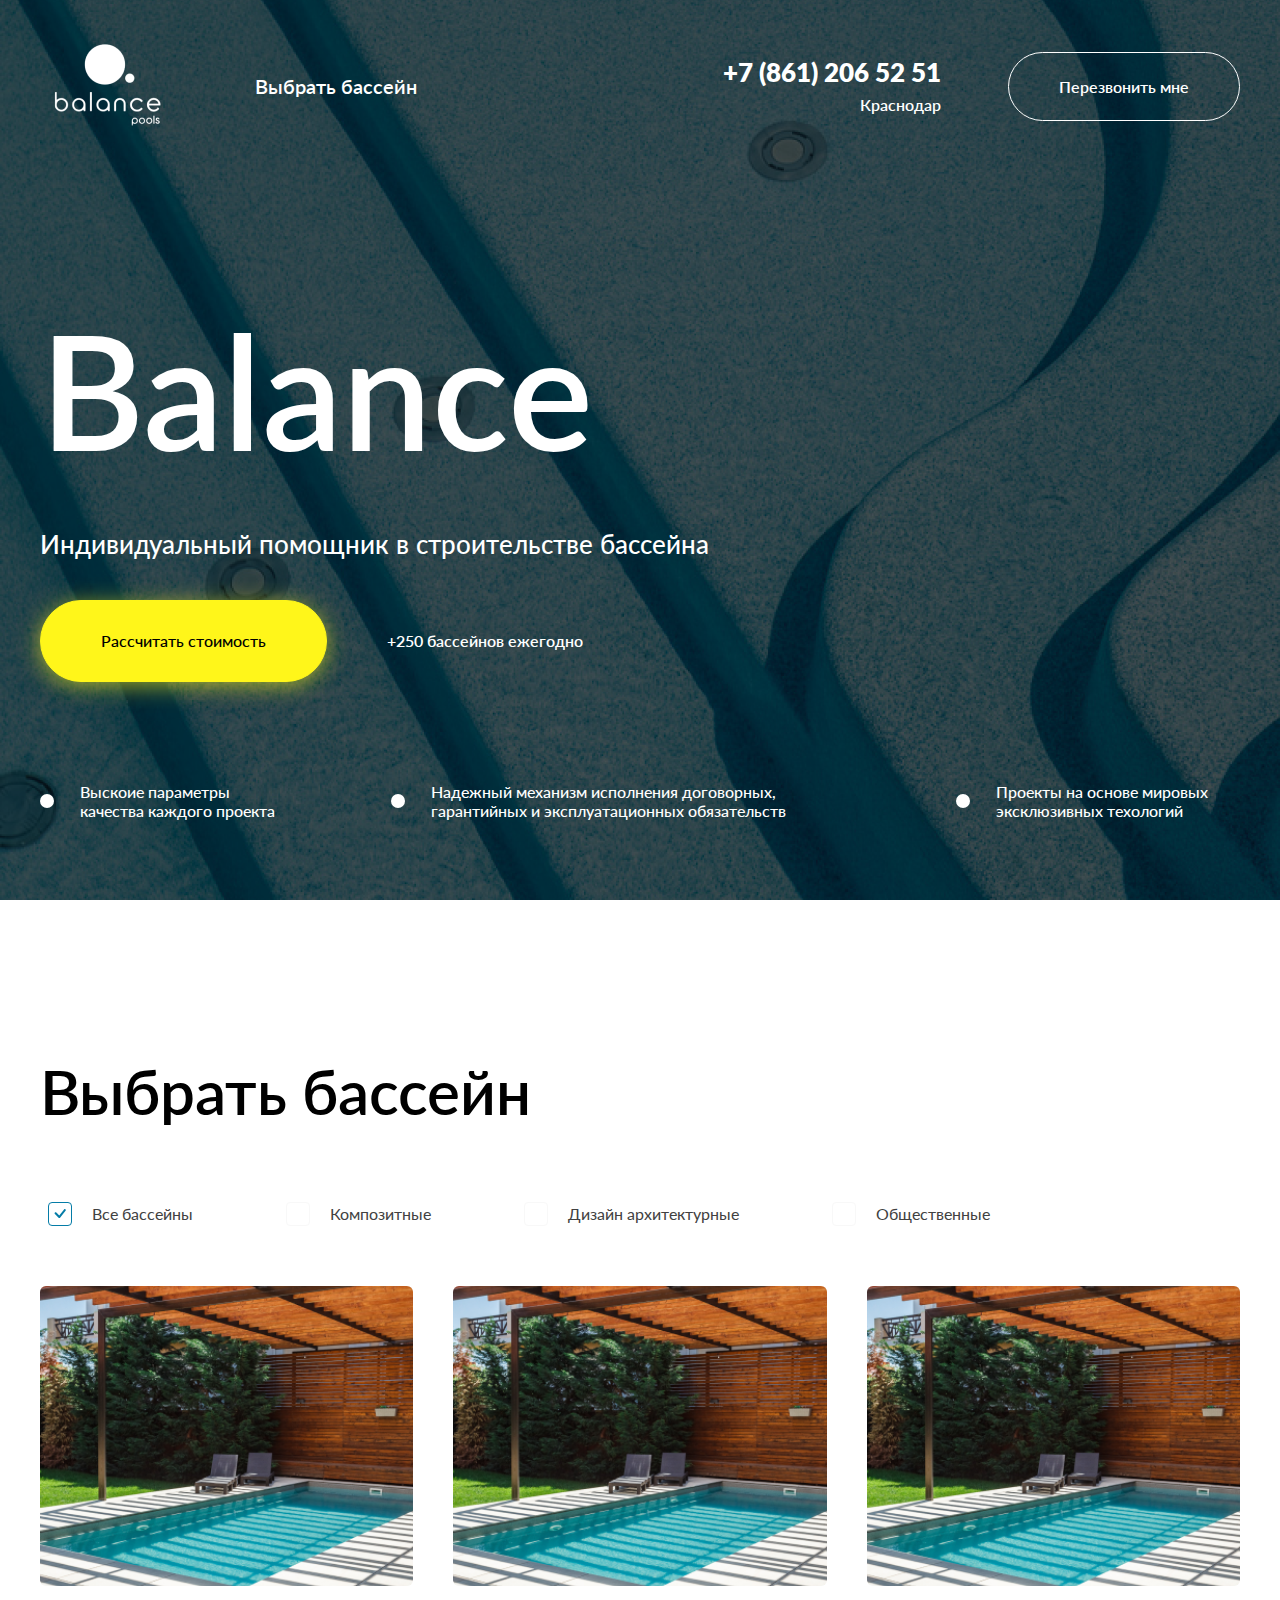
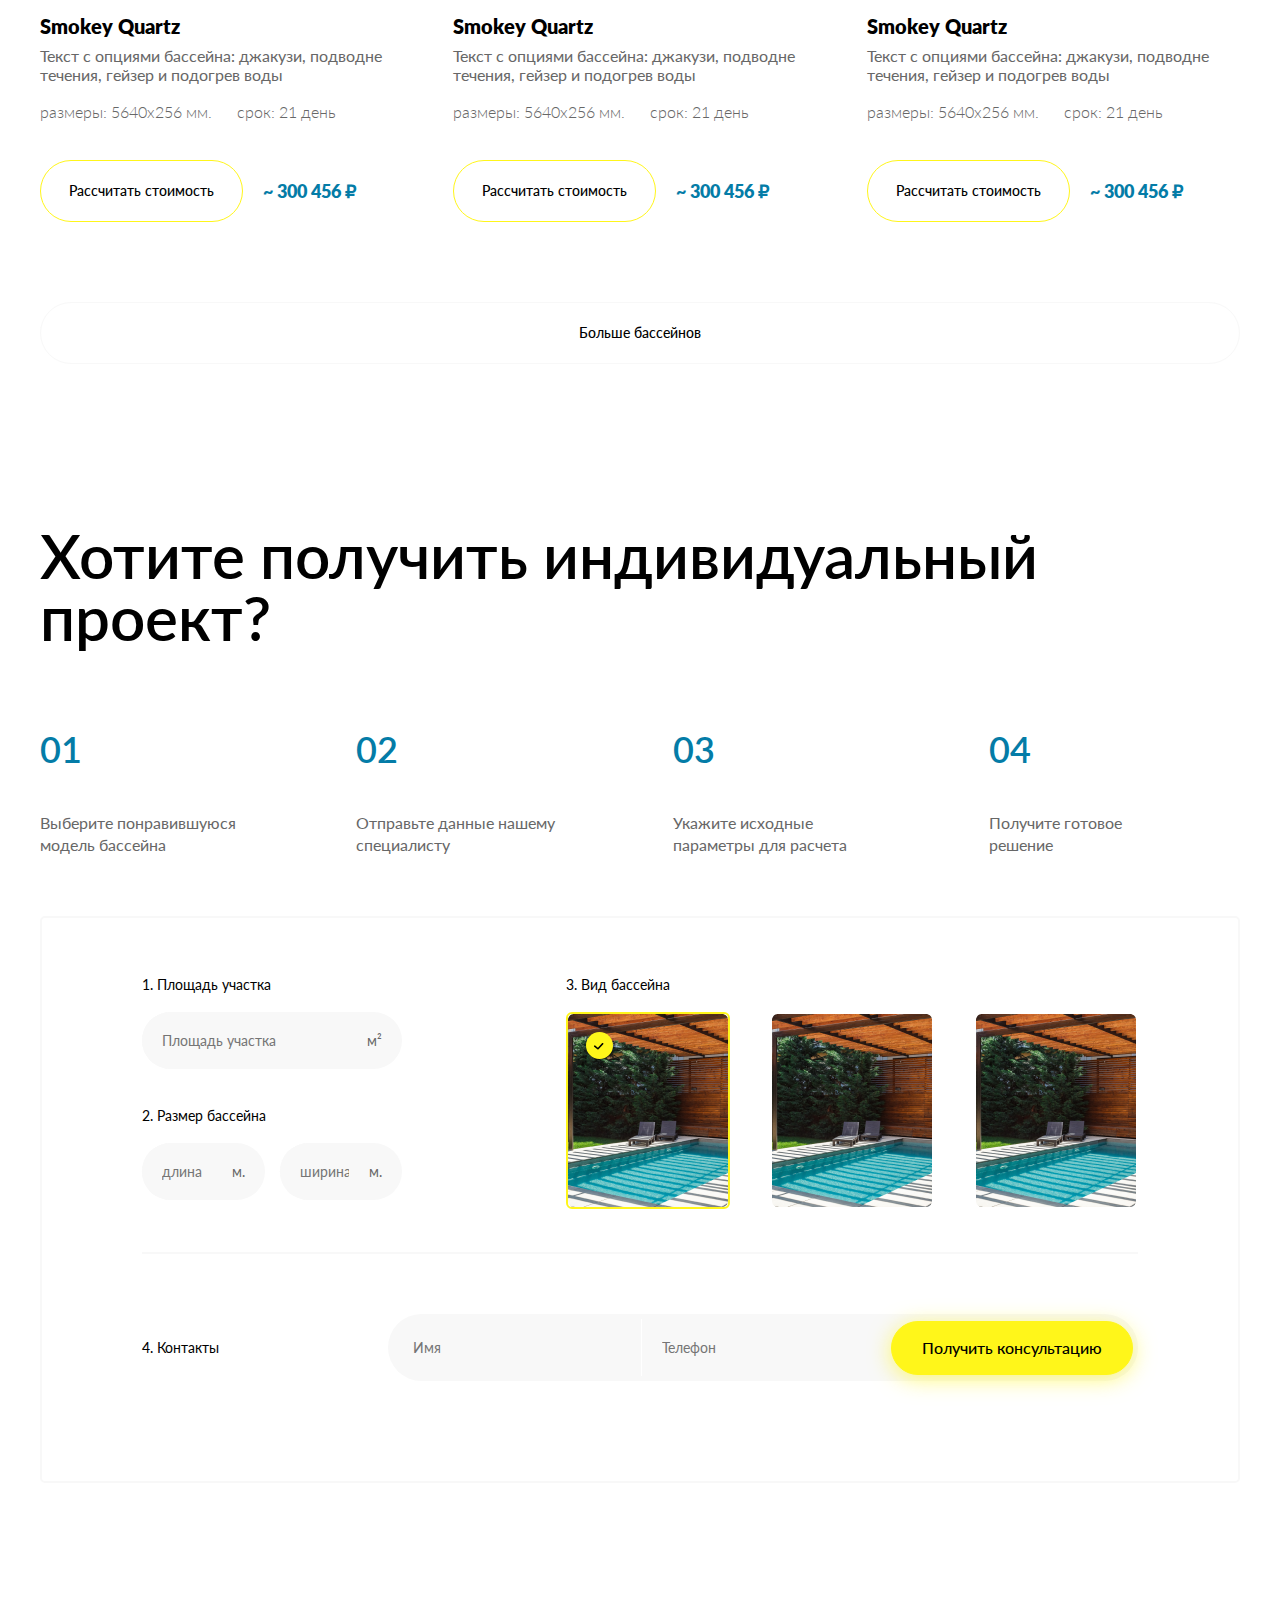
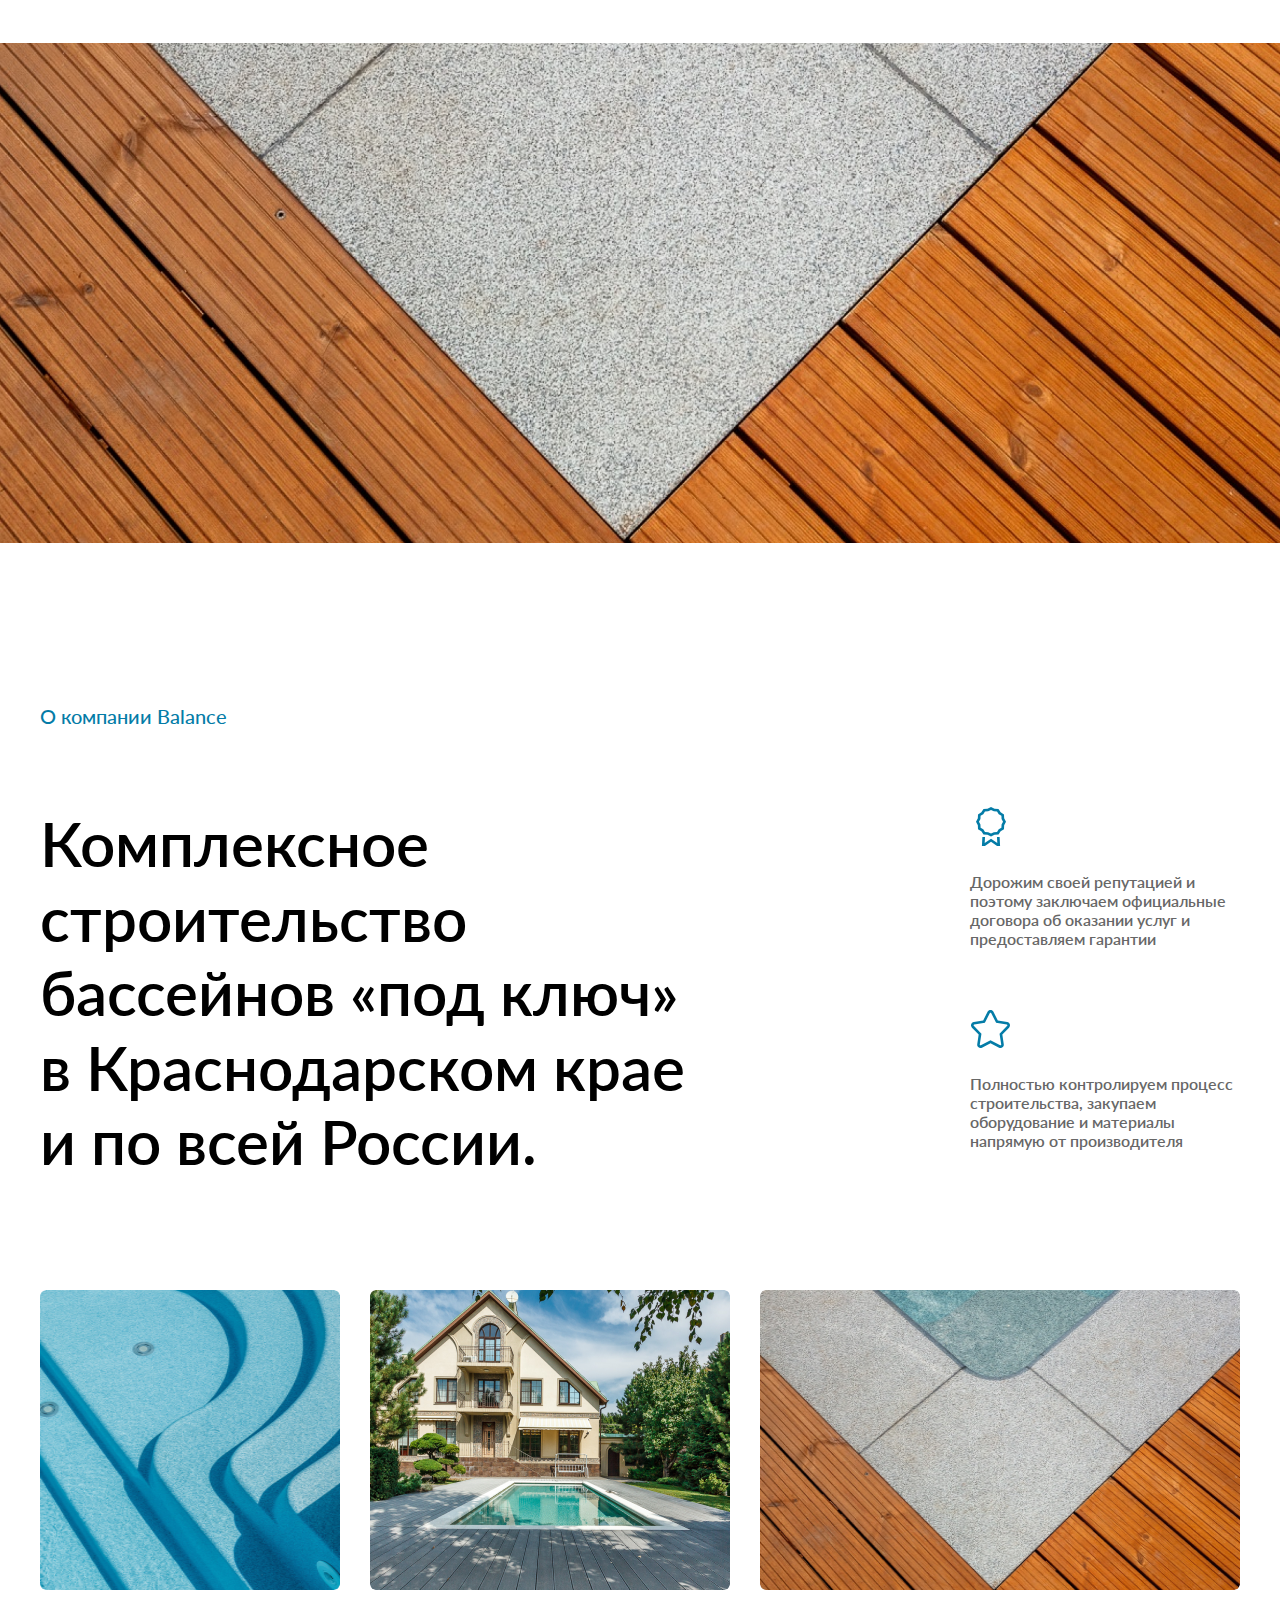
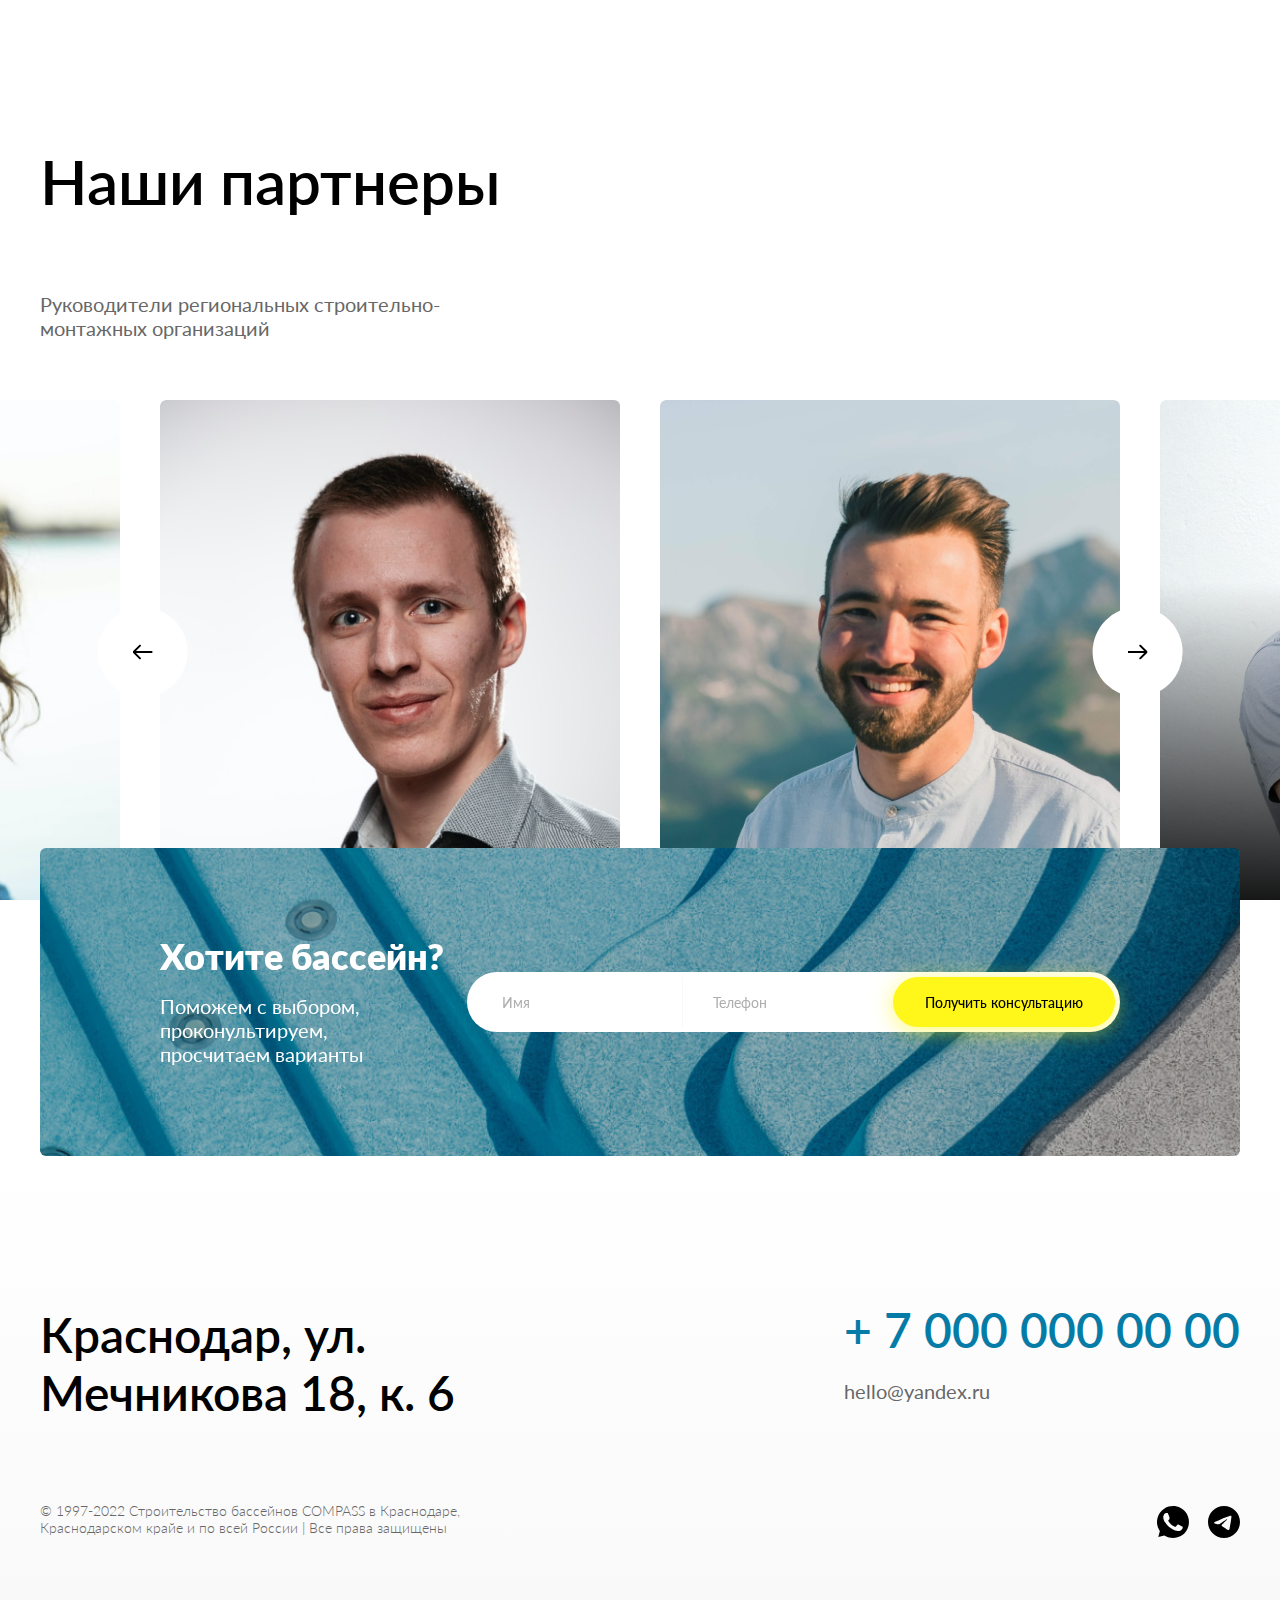
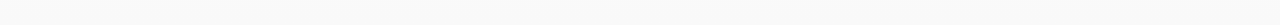
==== commit 5824f217: "full site" ====
--- a/index.html
+++ b/index.html
@@ -55,9 +55,551 @@
     </header>
 
 <div class="page-container">
-
-
+    <div class="home-page main-screen" style="background: url('img/bg2.png');">
+        <div class="video-bg">
+                    
+            <video autoplay muted loop id="bg-video">
+                <source src="videoplayback.mp4" type="video/mp4">
+            </video>
+        
+        </div>
+        <div class="container">
+            <div class="main-screen__inner">
+
+             
+                
+                <h1>Balance</h1>
+                <p class="descr">
+                    Индивидуальный помощник в строительстве бассейна 
+                </p>
+                <div class="row">
+                    <a href="#" class="btn-primary--fill">
+                        Рассчитать стоимость
+                    </a>
+                    <p>
+                        +250  бассейнов ежегодно
+                    </p>
+                </div>
+
+
+                <ul>
+                    <li>
+                        Выскоие параметры качества каждого проекта
+                    </li>
+                    <li>
+                        Надежный механизм исполнения договорных, гарантийных и эксплуатационных обязательств
+                    </li>
+                    <li>
+                        Проекты на основе мировых эксклюзивных техологий 
+                    </li>
+                </ul>
+                
+            </div>
+        </div>
     </div>
+
+
+    <section class="section products">
+        <div class="container">
+            <div class="title-wrapper">
+                <h2 class="title">Выбрать бассейн</h2>
+            </div>
+
+            <div class="filter">
+                <label for="all">
+                    <input type="radio" name="type" id="all" checked>
+                    <div class="radio-icon">
+                       <img src="img/checkbox.svg" alt="">
+                    </div>
+                    <span>Все бассейны</span> 
+                </label>
+
+                <label for="composite">
+                    <input type="radio" name="type" id="composite">
+                    <div class="radio-icon">
+                        <img src="img/checkbox.svg" alt="">
+                     </div>
+                    <span>Композитные</span>
+                    
+                </label>
+
+                <label for="design">
+                    <input type="radio" name="type" id="design">
+                    <div class="radio-icon">
+                        <img src="img/checkbox.svg" alt="">
+                     </div>
+                    <span>Дизайн архитектурные</span>
+                    
+                </label>
+
+                <label for="public">
+                    <input type="radio" name="type" id="public">
+                    <div class="radio-icon">
+                        <img src="img/checkbox.svg" alt="">
+                     </div>
+                    <span>Общественные</span>
+                    
+                </label>
+            </div>
+            <div class="products__inner">
+                <div class="product__list col-3">
+
+                    
+                    <div class="product__item">
+                        <div class="product__item-img">
+                            <img src="img/pool.png" alt="бассейн">
+                        </div>
+
+                        <div class="product__item-name">
+                            Smokey Quartz
+                        </div>
+
+                        <div class="product__item-options">
+                            Текст с опциями бассейна: джакузи, подводне течения, гейзер и подогрев воды
+                        </div>
+
+                        <div class="product__item-info">
+                            <span>
+                                размеры: 5640х256 мм.
+                            </span>
+
+                            <span>
+                                срок: 21 день
+                            </span>
+                        </div>
+
+
+                        <div class="product__item-nav">
+                            <a href="" class="product__item-btn">
+                                Рассчитать стоимость
+                            </a>
+
+                            <div class="product__item-price">
+                                ~ 300 456 ₽
+                            </div>
+                        </div>
+                    </div>
+
+
+                    <div class="product__item">
+                        <div class="product__item-img">
+                            <img src="img/pool.png" alt="бассейн">
+                        </div>
+
+                        <div class="product__item-name">
+                            Smokey Quartz
+                        </div>
+
+                        <div class="product__item-options">
+                            Текст с опциями бассейна: джакузи, подводне течения, гейзер и подогрев воды
+                        </div>
+
+                        <div class="product__item-info">
+                            <span>
+                                размеры: 5640х256 мм.
+                            </span>
+
+                            <span>
+                                срок: 21 день
+                            </span>
+                        </div>
+
+
+                        <div class="product__item-nav">
+                            <a href="" class="product__item-btn">
+                                Рассчитать стоимость
+                            </a>
+
+                            <div class="product__item-price">
+                                ~ 300 456 ₽
+                            </div>
+                        </div>
+                    </div>
+
+
+                    <div class="product__item">
+                        <div class="product__item-img">
+                            <img src="img/pool.png" alt="бассейн">
+                        </div>
+
+                        <div class="product__item-name">
+                            Smokey Quartz
+                        </div>
+
+                        <div class="product__item-options">
+                            Текст с опциями бассейна: джакузи, подводне течения, гейзер и подогрев воды
+                        </div>
+
+                        <div class="product__item-info">
+                            <span>
+                                размеры: 5640х256 мм.
+                            </span>
+
+                            <span>
+                                срок: 21 день
+                            </span>
+                        </div>
+
+
+                        <div class="product__item-nav">
+                            <a href="" class="product__item-btn">
+                                Рассчитать стоимость
+                            </a>
+
+                            <div class="product__item-price">
+                                ~ 300 456 ₽
+                            </div>
+                        </div>
+                        
+                    </div>
+
+
+
+                 
+                </div>
+
+
+                <a href="" class="view-all">
+                    Больше бассейнов
+                </a>
+            </div>
+        </div>
+    </section>
+
+
+    <section class="section steps home-steps">
+        <div class="container">
+            <div class="title-wrapper">
+                <h2 class="title">Хотите получить индивидуальный проект?</h2>
+
+            </div>
+
+        <div class="steps__list col-4">
+            <div class="steps__list-item">
+                <div class="number">
+                    01
+                </div>
+
+                <div class="text">
+                    Выберите понравившуюся модель бассейна
+                </div>
+            </div>
+
+
+            <div class="steps__list-item">
+                <div class="number">
+                    02
+                </div>
+
+                <div class="text">
+                    Отправьте данные нашему специалисту
+                </div>
+            </div>
+
+
+            <div class="steps__list-item">
+                <div class="number">
+                    03
+                </div>
+
+                <div class="text">
+                    Укажите исходные параметры для расчета
+                </div>
+            </div>
+
+
+            <div class="steps__list-item">
+                <div class="number">
+                    04
+                </div>
+
+                <div class="text">
+                    Получите готовое решение
+                </div>
+            </div>
+
+
+          
+
+
+           
+        </div>
+    </div>
+    </section>
+
+
+    <section class="quiz">
+        <div class="container">
+            <div class="quiz__inner">
+                <div class="row underline">
+                    <div class="col">
+                        <div class="item">
+                            <span class="item-title">
+                                1. Площадь участка
+                            </span>
+                            <label class="field-wrap">
+                                <input type="input" placeholder="Площадь участка " class="input">
+                                м²
+                            </label>
+                        </div>
+
+                        <div class="item">
+                            <span class="item-title">
+                                2. Размер бассейна
+                            </span>
+
+                            <div class="row">
+                                <label class="field-wrap">
+                                    <input type="input" placeholder="длина" class="input">
+                                    м.
+                                </label>
+
+                                <label class="field-wrap"  >
+                                    <input type="input" placeholder="ширина" class="input">
+                                    м.
+                                </label>
+                            </div>
+                            
+                        </div>
+                    </div>
+
+
+                    <div class="col">
+                        <div class="item">
+                            <span class="item-title">
+                                3. Вид бассейна
+                            </span>
+
+                            <div class="checkbox-wrapper">
+                                <label for="check1">
+                                    <input type="radio" name="pool" id="check1" checked>
+                                    <div class="img"><img src="img/checkbox item.png" alt=""></div>
+                                    
+                                </label>
+
+                                <label for="check2">
+                                    <input type="radio" name="pool" id="check2">
+                                    <div class="img"><img src="img/checkbox item.png" alt=""></div>
+                                    
+                                </label>
+
+                                <label for="check3">
+                                    <input type="radio" name="pool" id="check3">
+                                    <div class="img"><img src="img/checkbox item.png" alt=""></div>
+                                    
+                                </label>
+                            </div>
+                        </div>
+                    </div>
+
+
+                </div>
+
+
+                <div class="row bottom">
+                    <div class="item">
+                        <div class="item-title">
+                            4. Контакты
+                        </div>
+                        <div class="field-wrap">
+                            <input type="text" placeholder="Имя" class="input">
+                            <input type="text" placeholder="Телефон" class="input" >
+                            <input type="submit" value="Получить консультацию" class="btn-primary--fill">
+                        </div>
+                    </div>
+                    
+                </div>
+            </div>
+        </div>
+    </section>
+
+
+    <section class="section full-page-banner">
+        <img src="img/banner.png" alt="">
+    </section>
+
+
+    <section class="section about">
+        <div class="container">
+            <div class="small-title">
+                О компании Balance
+            </div>
+            <div class="title-wrapper title-with-descr ">
+                <h2 class="title">
+                    Комплексное строительство бассейнов «под ключ» в Краснодарском крае 
+                    и по всей России.
+                </h2>
+
+                <div class="descr descr-items">
+                    <div class="descr-item">
+                        <svg width="42" height="42" viewBox="0 0 42 42" fill="none" xmlns="http://www.w3.org/2000/svg">
+                            <path d="M26.9802 30.8982L27.2858 36.9931L21.0174 32.7088L14.714 36.9972L15.0198 30.8982H12.3725L11.9162 40H14.948L21.014 35.8733L27.0519 40H30.0838L29.6275 30.8982H26.9802ZM34.1717 12.2814L33.9904 8.37625L30.6427 6.26927L28.5 2.97646L24.5293 2.79768L21 1L17.4707 2.79809L13.5 2.97687L11.3573 6.26927L8.0096 8.37625L7.82832 12.2814L6 15.7526L7.82832 19.2238L8.0101 23.1289L11.3573 25.2359L13.4997 28.5288L17.4704 28.7071L21 30.5052L24.5293 28.7071L28.5 28.5288L30.6424 25.2359L33.9903 23.1292L34.1717 19.2242L36 15.7529L34.1717 12.2814ZM31.5568 18.5347L31.4112 21.6646L28.7278 23.3533L27.0108 25.9924L23.8284 26.1354L21 27.5765L18.1713 26.1354L14.9889 25.9924L13.2719 23.3533L10.5888 21.6646L10.4435 18.5347L8.97759 15.7526L10.4432 12.971L10.5888 9.84066L13.2719 8.15195L14.9889 5.51293L18.1713 5.3699L21 3.92874L23.8287 5.36982L27.0111 5.51285L28.7281 8.15187L31.4112 9.84066L31.5565 12.9706L33.0224 15.7526L31.5568 18.5347Z" fill="#047CA7"/>
+                        </svg>
+                        <p>
+                            Дорожим своей репутацией и поэтому заключаем официальные договора об оказании услуг и предоставляем гарантии
+                        </p>
+                    </div>
+
+
+                    <div class="descr-item">
+                        <svg width="42" height="42" viewBox="0 0 42 42" fill="none" xmlns="http://www.w3.org/2000/svg">
+                            <path d="M39.8363 16.2689C39.6499 15.6813 39.307 15.1576 38.8456 14.7558C38.3842 14.3539 37.8223 14.0896 37.2222 13.992L27.8046 12.4375L23.4389 3.82112C23.1608 3.27258 22.7393 2.81245 22.2207 2.4912C21.702 2.16995 21.1063 2 20.4988 2C19.8914 2 19.2956 2.16995 18.777 2.4912C18.2584 2.81245 17.8369 3.27258 17.5588 3.82112L13.1931 12.4375L3.77563 13.992C3.17606 14.0911 2.61496 14.356 2.15388 14.7577C1.69281 15.1594 1.34958 15.6823 1.16186 16.2691C0.974139 16.8558 0.949179 17.4838 1.08972 18.084C1.23026 18.6842 1.53087 19.2335 1.95856 19.6717L8.67793 26.5513L7.22356 36.1283C7.13023 36.7383 7.20435 37.3626 7.43777 37.9326C7.67118 38.5026 8.05485 38.9961 8.54656 39.359C9.03828 39.7218 9.619 39.9399 10.2249 39.9893C10.8307 40.0386 11.4382 39.9173 11.9806 39.6386L20.4988 35.2741L29.0173 39.6386C29.5597 39.9167 30.1671 40.0376 30.7727 39.988C31.3783 39.9384 31.9588 39.7203 32.4503 39.3576C32.9419 38.9948 33.3255 38.5016 33.5591 37.9319C33.7926 37.3622 33.8671 36.7382 33.7743 36.1283L32.32 26.5513L39.0393 19.6717C39.4684 19.2344 39.7699 18.6851 39.9106 18.0845C40.0513 17.4839 40.0255 16.8555 39.8363 16.2689ZM37.1933 17.812L29.5501 25.6375L31.2047 36.5311C31.2252 36.6616 31.2097 36.7953 31.16 36.9174C31.1103 37.0395 31.0283 37.1452 30.923 37.2228C30.8178 37.3005 30.6934 37.347 30.5638 37.3573C30.4341 37.3676 30.3041 37.3412 30.1883 37.2811L20.4988 32.3164L10.8093 37.2812C10.6935 37.3414 10.5635 37.3678 10.4338 37.3575C10.3041 37.3472 10.1798 37.3007 10.0745 37.223C9.9693 37.1454 9.88728 37.0396 9.83758 36.9175C9.78787 36.7954 9.77242 36.6618 9.79293 36.5313L11.4476 25.6375L3.80448 17.812C3.7132 17.7183 3.64907 17.6009 3.6191 17.4727C3.58914 17.3445 3.59449 17.2104 3.63459 17.0851C3.67468 16.9597 3.74796 16.848 3.8464 16.7622C3.94484 16.6764 4.06465 16.6197 4.19269 16.5984L14.9048 14.8303L19.8707 5.02948C19.9301 4.91224 20.0201 4.81389 20.1309 4.74523C20.2417 4.67656 20.369 4.64023 20.4988 4.64023C20.6286 4.64023 20.7559 4.67656 20.8667 4.74523C20.9776 4.81389 21.0676 4.91224 21.127 5.02948L26.0929 14.8303L36.805 16.5984C36.933 16.6197 37.0528 16.6764 37.1513 16.7622C37.2497 16.848 37.323 16.9597 37.3631 17.0851C37.4032 17.2104 37.4085 17.3445 37.3786 17.4727C37.3486 17.6009 37.2845 17.7183 37.1932 17.812L37.1933 17.812Z" fill="#047CA7"/>
+                            </svg>
+                            
+                        <p>
+                            Полностью контролируем процесс строительства, закупаем оборудование и материалы напрямую от производителя
+                        </p>
+                    </div>
+                </div>
+            </div>
+
+            <div class="about__inner">
+                <div class="about__images">
+                    <img src="img/aboutimg.png" alt="">
+                    <img src="img/aboutimg2.png" alt="">
+                    <img src="img/aboutimg3.png" alt="">
+                </div>
+            </div>
+        </div>
+
+       
+    </section>
+
+
+
+    <section class="gallery section">
+        <div class="container">
+            <div class="title-wrapper">
+                <h2 class="title">Наши партнеры</h2>
+            </div>
+            <p class="section-descr">
+                Руководители региональных строительно-монтажных организаций
+            </p>
+            <div class="gallery__inner">
+                <div class="gallery-slider">
+                    <div class="gallery-slider-wrapper">
+
+                        <div class="gallery-slider-slide with-hover">
+                            <img src="img/partner.png" alt="">
+                            <div class="hover-content-wrapper">
+                                <div class="hover-content">
+                                    <span class="partner-name">
+                                        Дмитрий Красиков
+                                    </span>
+                                    <p class="partner-position">
+                                        Группа компаний Техно, работаю с 2006 года.
+                                    </p>
+    
+                                    <div class="row">
+                                        <a href="" class="btn">Связаться</a>
+                                        <span class="partner-city">
+                                            Краснодар
+                                        </span>
+                                    </div>
+                                </div>
+                            </div>
+                        </div>
+                        <div class="gallery-slider-slide with-hover">
+                            <img src="img/partner2.png" alt="">
+                            <div class="hover-content-wrapper">
+                                <div class="hover-content">
+                                    <span class="partner-name">
+                                        Дмитрий Красиков
+                                    </span>
+                                    <p class="partner-position">
+                                        Группа компаний Техно, работаю с 2006 года.
+                                    </p>
+    
+                                    <div class="row">
+                                        <a href="" class="btn">Связаться</a>
+                                        <span class="partner-city">
+                                            Краснодар
+                                        </span>
+                                    </div>
+                                </div>
+                            </div>
+                        </div>
+                        <div class="gallery-slider-slide with-hover">
+                            <img src="img/partner3.png" alt="">
+                            <div class="hover-content-wrapper">
+                                <div class="hover-content">
+                                    <span class="partner-name">
+                                        Дмитрий Красиков
+                                    </span>
+                                    <p class="partner-position">
+                                        Группа компаний Техно, работаю с 2006 года.
+                                    </p>
+    
+                                    <div class="row">
+                                        <a href="" class="btn">Связаться</a>
+                                        <span class="partner-city">
+                                            Краснодар
+                                        </span>
+                                    </div>
+                                </div>
+                            </div>
+                        </div>
+                        <div class="gallery-slider-slide with-hover">
+                            <img src="img/partner4.png" alt="">
+                            <div class="hover-content-wrapper">
+                                <div class="hover-content">
+                                    <span class="partner-name">
+                                        Дмитрий Красиков
+                                    </span>
+                                    <p class="partner-position">
+                                        Группа компаний Техно, работаю с 2006 года.
+                                    </p>
+    
+                                    <div class="row">
+                                        <a href="" class="btn">Связаться</a>
+                                        <span class="partner-city">
+                                            Краснодар
+                                        </span>
+                                    </div>
+                                </div>
+                            </div>
+                        </div>
+
+                       
+                        
+                    </div>
+
+                    <div class="nav-wrapper">
+                        <button class="prev-slide">
+                            <img src="img/arrow-left.svg" alt="">
+                        </button>
+                        <button class="next-slide">
+                            <img src="img/arrow-right.svg" alt="">
+                        </button>
+                    </div>
+                    
+                </div>
+            </div>
+        </div>
+    </section>
+
+
+
+    <section class="contact-form white-text section">
+        <div class="container">
+            <div class="contact-form__inner" style="background-image: url('img/contact-form-img.png');">
+                <div class="form-info">
+                    <h3>Хотите бассейн?</h3>
+                    <p>Поможем с выбором, 
+                        проконультируем, просчитаем варианты</p>
+                </div>
+                <form action="">
+                    <div class="form-fields">
+                        <input type="text" class="input-white" placeholder="Имя">
+                        <input type="text" class="input-white" placeholder="Телефон">
+                        <input type="submit" class="btn-primary--fill" value="Получить консультацию">
+                    </div>
+                </form>
+            </div>
+        </div>
+    </section>
+
+</div>
 
     <footer class="footer">
         <div class="container">
--- a/css/main.min.css
+++ b/css/main.min.css
@@ -1,2 +1,2 @@
-@font-face{font-family:Lato;font-weight:300;font-style:normal;src:url(../fonts/Lato-Light.woff) format("woff"),url(../fonts/Lato-Light.woff2) format("woff2")}@font-face{font-family:Lato;font-weight:400;font-style:normal;src:url(../fonts/Lato-Regular.woff) format("woff"),url(../fonts/Lato-Regular.woff2) format("woff2")}@font-face{font-family:Lato;font-weight:500;font-style:normal;src:url(../fonts/Lato-Medium.woff) format("woff"),url(../fonts/Lato-Medium.woff2) format("woff2")}@font-face{font-family:Lato;font-weight:600;font-style:normal;src:url(../fonts/Lato-SemiBold.woff) format("woff"),url(../fonts/Lato-SemiBold.woff2) format("woff2")}@font-face{font-family:Lato;font-weight:700;font-style:normal;src:url(../fonts/Lato-Bold.woff) format("woff"),url(../fonts/Lato-Bold.woff2) format("woff2")}@font-face{font-family:Lato;font-weight:700;font-style:normal;src:url(../fonts/Lato-ExtraBold.woff) format("woff"),url(../fonts/Lato-ExtraBold.woff2) format("woff2")}*,a,body,form,input,select,textarea{font-family:Lato;font-weight:600}*,::after,::before{box-sizing:border-box;outline:0!important}h1,h2,h3,h4,h5,h6,p{margin:0;padding:0}ol,ul{margin:0;padding:0;list-style:none}a{text-decoration:none}body,html{margin:0;padding:0;width:100%;overflow-x:hidden;min-width:320px;max-width:100%}button,input,select{-webkit-appearance:none;-moz-appearance:none;appearance:none;background:0 0;border:none;outline:0}.container{max-width:1230px;padding:0 15px;margin:0 auto}.site-container{display:flex;flex-direction:column;height:100%}.page-container{flex:1 0 auto}.footer{flex:0 0 auto}*{transition:.2s linear}.btn-secondary{font-weight:600;font-size:16px;line-height:19px;color:#fff61a;display:inline-block;padding:24px 50px;border:1px solid #fff;border-radius:100px}.btn-secondary:hover{background:#fff;color:#000}.btn-primary--fill{font-weight:500;font-size:16px;line-height:100%;color:#000;display:inline-block;padding:30px 92px;border:1px solid #fff61a;background:#fff61a;box-shadow:0 4px 22px rgba(255,246,26,.6);border-radius:60px}.btn-primary--fill:hover{background:#faf118}.header{position:absolute;width:100%;left:0;top:0;z-index:99}.header__inner{display:flex;justify-content:space-between;align-items:center;color:#fff;padding:30px 0}.header__inner a{color:#fff}.header__inner div{display:flex;align-items:center}.header__inner div .phone-wrapper{flex-direction:column;align-items:flex-end;margin-right:67px}.header__inner div .phone-wrapper .phone{font-weight:700;font-size:26px;line-height:100%;margin-bottom:10px}.header__inner .logo+a{font-weight:600;font-size:20px;line-height:100%}.header__inner .logo{margin-right:77px}.home-page.main-screen{background-size:cover;background-position:center;background-repeat:no-repeat;filter:drop-shadow(0 4px 4px rgba(0, 0, 0, .25))}.home-page.main-screen .main-screen__inner{min-height:800px;display:flex;flex-direction:column;justify-content:flex-end}.home-page.main-screen .main-screen__inner h1{font-weight:600;font-size:120px;line-height:100%;color:#fff;margin-bottom:60px}.home-page.main-screen .main-screen__inner .info{margin-bottom:80px}.home-page.main-screen .main-screen__inner .info ul{display:flex}.home-page.main-screen .main-screen__inner .info li{font-weight:500;font-size:16px;line-height:19px;display:flex;align-items:center;color:#fff;padding-left:40px;position:relative}.home-page.main-screen .main-screen__inner .info li:not(:last-child){margin-right:100px}.home-page.main-screen .main-screen__inner .info li::after{content:"";position:absolute;width:14px;height:14px;background:#fff;border-radius:100%;left:0;top:50%;transform:translateY(-50%)}.home-page.main-screen .main-screen__inner .btn-primary--fill{max-width:300px;margin-bottom:-35px}.col-4{display:grid;grid-template-columns:repeat(4,1fr)}.col-3{display:grid;grid-template-columns:repeat(3,1fr)}.section{margin-top:160px}.title-wrapper{display:flex;justify-content:space-between;align-items:flex-end;margin-bottom:80px}.title-wrapper h2.title{font-weight:600;font-size:62px;line-height:100%;color:#000}.title-with-descr .title{max-width:600px}.title-with-descr .descr{max-width:440px;font-weight:400;font-size:16px;line-height:120%;color:#676767}.task__list{margin-bottom:60px;gap:40px}.task__list-item{background:#f8f8f8;border-radius:6px;padding:30px;min-height:200px;display:flex;flex-direction:column;justify-content:space-between}.task__list-item img{max-width:40px}.task__list-item .title{font-weight:700;font-size:20px;line-height:38px;color:#047ca7}.task__list-item .subtitle{font-weight:400;font-size:14px;line-height:120%;color:#aeaeae}.tasks__images{display:flex;justify-content:space-between}.tasks__images img{max-height:217px;height:auto;-o-object-fit:cover;object-fit:cover;border-radius:6px}.tasks__images img:first-child{width:30%}.tasks__images img:nth-child(2){width:40%}.tasks__images img:nth-child(3){width:25%}.img-banner{width:100%;height:auto;border-radius:6px}.img-banner img{width:100%;height:100%;-o-object-fit:cover;object-fit:cover;max-height:400px;border-radius:6px}.gallery{position:relative;z-index:5}.gallery-slider{width:80%;height:100%;margin:0 auto;position:relative}.gallery-slider-wrapper{display:flex;width:100%;height:100%;position:relative}.gallery-slider-slide{flex-shrink:0}.gallery-slider-slide img{width:100%;height:100%;max-height:500px;border-radius:6px;-o-object-fit:cover;object-fit:cover}.gallery-slider .nav-wrapper{position:absolute;display:flex;align-items:center;justify-content:space-between;width:113%;top:50%;left:50%;transform:translate(-50%,-50%)}.gallery-slider .nav-wrapper .next-slide,.gallery-slider .nav-wrapper .prev-slide{display:flex;align-items:center;justify-content:center;width:90px;height:90px;background:#fff;border-radius:100%;position:relative;z-index:90;cursor:pointer}.gallery+.contact-form{margin-top:-55px}.contact-form{position:relative;z-index:10}.contact-form__inner{background:center/cover no-repeat #f8f8f8;border-radius:6px;display:flex;align-items:center;justify-content:space-between;padding:90px 120px}.contact-form__inner .form-info{max-width:300px;width:100%}.contact-form__inner .form-info h3{font-weight:700;font-size:36px;line-height:100%;color:#000;margin-bottom:20px}.contact-form__inner .form-info p{font-weight:400;font-size:20px;line-height:120%;color:#676767;max-width:230px}.contact-form__inner .form-fields{display:flex;align-items:center;background:#fff;border-radius:30px;padding:5px}.contact-form__inner .form-fields input{height:50px}.contact-form__inner .form-fields input:first-child{border-right:1px solid #f8f8f8}.contact-form__inner .form-fields .input-white{font-weight:400;font-size:14px;line-height:100%;display:flex;align-items:center;color:#aeaeae;padding-left:30px}.contact-form__inner .form-fields .input-white::-moz-placeholder{font-weight:400;font-size:14px;line-height:100%;display:flex;align-items:center;color:#aeaeae}.contact-form__inner .form-fields .input-white:-ms-input-placeholder{font-weight:400;font-size:14px;line-height:100%;display:flex;align-items:center;color:#aeaeae}.contact-form__inner .form-fields .input-white::placeholder{font-weight:400;font-size:14px;line-height:100%;display:flex;align-items:center;color:#aeaeae}.contact-form__inner .form-fields .btn-primary--fill{padding:18px 31px;font-weight:500;font-size:14px;line-height:100%;cursor:pointer}.contact-form.white-text h3,.contact-form.white-text p{color:#fff!important}.products__inner .product__list{gap:40px}.products__inner .product__item-img{width:100%;max-height:300px;margin-bottom:30px}.products__inner .product__item-img img{width:100%;max-height:300px;height:auto;-o-object-fit:cover;object-fit:cover;border-radius:6px}.products__inner .product__item-name{font-weight:700;font-size:20px;line-height:100%;color:#000;margin-bottom:10px}.products__inner .product__item-options{font-weight:400;font-size:16px;line-height:120%;color:#676767;margin-bottom:20px}.products__inner .product__item-info{display:flex;flex-wrap:wrap;font-weight:300;font-size:16px;line-height:100%;color:#676767;margin-bottom:40px}.products__inner .product__item-info span{margin-right:25px;font-weight:300}.products__inner .product__item-nav{display:flex;align-items:center}.products__inner .product__item-btn{font-weight:500;font-size:14px;line-height:100%;color:#000;padding:23px 28px;border:1px solid #fff61a;border-radius:60px;margin-right:20px}.products__inner .product__item-btn:hover{background:#fff61a;box-shadow:0 4px 22px rgba(255,246,26,.6)}.products__inner .product__item-price{font-weight:700;font-size:18px;line-height:100%;color:#047ca7}.products__inner .view-all{display:block;width:100%;padding:23px 0;text-align:center;font-weight:500;font-size:14px;line-height:100%;border:1px solid #f8f8f8;border-radius:38px;margin-top:80px;color:#000}.products__inner .view-all:hover{border-color:#047ca7}.steps__list{gap:65px}.steps__list-item .number{font-weight:600;font-size:36px;line-height:120%;color:#047ca7;margin-bottom:40px}.steps__list-item .text{font-weight:400;font-size:16px;line-height:140%;color:#676767;max-width:240px}.footer{background:linear-gradient(180deg,#fff 0,#f9f9f9 100%);padding-top:150px;padding-bottom:80px}.footer__inner .footer__row{display:flex;justify-content:space-between}.footer__inner .footer__row .social{display:flex;align-items:center}.footer__inner .footer__row .social a:not(:last-child){margin-right:15px}.footer__inner .footer__row:last-child{margin-top:80px}.footer__inner .footer__row .address{font-weight:600;font-size:48px;line-height:120%;color:#000;max-width:440px}.footer__inner .footer__row .contact{display:flex;flex-direction:column}.footer__inner .footer__row .phone{font-weight:600;font-size:48px;line-height:100%;color:#047ca7;margin-bottom:25px}.footer__inner .footer__row .email{font-weight:400;font-size:20px;line-height:120%;color:#676767}.footer__inner .footer__row .copyright{font-weight:300;font-size:14px;line-height:17px;color:#676767;max-width:460px}@media (max-width:991px){.title-wrapper h2.title{font-size:48px}.choice{display:none!important}.header__inner div .phone-wrapper{display:none}.btn-secondary{padding:15px 30px;font-size:14px}.header__inner{padding:15px 0}.home-page.main-screen .main-screen__inner{min-height:600px}.home-page.main-screen .main-screen__inner h1{font-size:90px;margin-bottom:30px}.home-page.main-screen .main-screen__inner .info li:not(:last-child){margin-right:50px}.home-page.main-screen .main-screen__inner .info{margin-bottom:40px}.title-with-descr{flex-direction:column;align-items:flex-start}.title-with-descr .title{max-width:100%;margin-bottom:30px}.title-with-descr .descr{max-width:650px}.title-wrapper{margin-bottom:40px}.task__list{gap:10px;margin-bottom:40px}.section{margin-top:100px}.contact-form__inner{flex-direction:column;align-items:flex-start;padding:40px 60px}.contact-form__inner .form-info{margin-bottom:25px;max-width:100%}.contact-form__inner .form-info h3{font-size:30px}.contact-form__inner .form-info p{max-width:100%}.contact-form__inner form,.contact-form__inner form .form-fields{width:100%}.contact-form__inner form .form-fields input{flex:1}.products__inner .product__list{gap:10px}.products__inner .product__item-nav{flex-direction:column-reverse;align-items:flex-start}.products__inner .product__item-nav .product__item-price{margin-bottom:15px}.products__inner .product__item-btn{padding:15px 20px}.products__inner .product__item-info{margin-bottom:25px}.products__inner .view-all{margin-top:40px}.steps__list{gap:25px}.footer__row{flex-direction:column}.footer__inner .footer__row:last-child,.footer__row .phone{margin-top:25px}.footer__inner .footer__row:last-child .copyright{margin-bottom:25px}.footer__inner .footer__row .address{font-size:32px;max-width:100%}.footer__inner .footer__row .phone{font-size:32px}}@media (max-width:768px){.home-page.main-screen .main-screen__inner h1{font-size:50px}.home-page.main-screen .main-screen__inner{min-height:100vh}.home-page.main-screen{margin-bottom:100px}.header .logo{margin-right:0}.header .logo img{max-width:90px}.home-page.main-screen .main-screen__inner .info ul{flex-direction:column}.home-page.main-screen .main-screen__inner .info ul li{margin-right:0!important;margin-bottom:15px}.btn-primary--fill{padding:20px;text-align:center}.title-wrapper h2.title{font-size:32px}.title-with-descr .descr{font-size:14px}.col-3,.col-4{grid-template-columns:repeat(2,1fr)}.tasks__images{flex-direction:column}.tasks__images img{width:100%!important;margin-bottom:15px}.section{margin-top:50px}.contact-form__inner .form-info h3{font-size:24px}.contact-form__inner .form-info p{font-size:14px}.contact-form__inner{padding:20px}.contact-form__inner .form-fields{flex-direction:column;align-items:flex-start;border-radius:5px;padding:35px 25px 15px}.contact-form__inner .form-fields .input-white{padding-left:10px;margin-bottom:40px;border-right:0!important;padding-bottom:10px;border-bottom:1px solid #f8f8f8}.contact-form__inner .form-fields input{width:100%}.gallery+.contact-form{margin-top:50px}.gallery-slider .nav-wrapper .next-slide,.gallery-slider .nav-wrapper .prev-slide{width:50px;height:50px;box-shadow:-1px 5px 8px 0 rgba(34,60,80,.1)}.products__inner .product__list{gap:35px}.steps__list-item .number{font-size:28px;margin-bottom:10px;margin-top:20px}.footer{padding-top:50px;padding-bottom:50px}}@media (max-width:480px){.col-3,.col-4{grid-template-columns:repeat(1,1fr)}}
+@font-face{font-family:Lato;font-weight:300;font-style:normal;src:url(../fonts/Lato-Light.woff) format("woff"),url(../fonts/Lato-Light.woff2) format("woff2")}@font-face{font-family:Lato;font-weight:400;font-style:normal;src:url(../fonts/Lato-Regular.woff) format("woff"),url(../fonts/Lato-Regular.woff2) format("woff2")}@font-face{font-family:Lato;font-weight:500;font-style:normal;src:url(../fonts/Lato-Medium.woff) format("woff"),url(../fonts/Lato-Medium.woff2) format("woff2")}@font-face{font-family:Lato;font-weight:600;font-style:normal;src:url(../fonts/Lato-SemiBold.woff) format("woff"),url(../fonts/Lato-SemiBold.woff2) format("woff2")}@font-face{font-family:Lato;font-weight:700;font-style:normal;src:url(../fonts/Lato-Bold.woff) format("woff"),url(../fonts/Lato-Bold.woff2) format("woff2")}@font-face{font-family:Lato;font-weight:700;font-style:normal;src:url(../fonts/Lato-ExtraBold.woff) format("woff"),url(../fonts/Lato-ExtraBold.woff2) format("woff2")}*,a,body,form,input,select,textarea{font-family:Lato;font-weight:600}*,::after,::before{box-sizing:border-box;outline:0!important}h1,h2,h3,h4,h5,h6,p{margin:0;padding:0}ol,ul{margin:0;padding:0;list-style:none}a{text-decoration:none}body,html{margin:0;padding:0;width:100%;overflow-x:hidden;min-width:320px;max-width:100%}button,input,select{-webkit-appearance:none;-moz-appearance:none;appearance:none;background:0 0;border:none;outline:0}.container{max-width:1230px;padding:0 15px;margin:0 auto}.site-container{display:flex;flex-direction:column;height:100%}.page-container{flex:1 0 auto}.footer{flex:0 0 auto}*{transition:.2s linear}.bg-slider-wrapper{display:flex;width:100%;height:100%}.bg-slider{position:absolute;width:100%;height:100%;z-index:1}.bg-slide{flex-shrink:0}.bg-slide img{width:100%;height:100%;-o-object-fit:cover;object-fit:cover}.btn-secondary{font-weight:600;font-size:16px;line-height:19px;color:#fff61a;display:inline-block;padding:24px 50px;border:1px solid #fff;border-radius:100px}.btn-secondary:hover{background:#fff;color:#000}.btn-primary--fill{font-weight:500;font-size:16px;line-height:100%;color:#000;display:inline-block;padding:30px 92px;border:1px solid #fff61a;background:#fff61a;box-shadow:0 4px 22px rgba(255,246,26,.6);border-radius:60px}.btn-primary--fill:hover{background:#faf118}.header{position:absolute;width:100%;left:0;top:0;z-index:99}.header__inner{display:flex;justify-content:space-between;align-items:center;color:#fff;padding:30px 0}.header__inner a{color:#fff}.header__inner div{display:flex;align-items:center}.header__inner div .phone-wrapper{flex-direction:column;align-items:flex-end;margin-right:67px}.header__inner div .phone-wrapper .phone{font-weight:700;font-size:26px;line-height:100%;margin-bottom:10px}.header__inner .logo+a{font-weight:600;font-size:20px;line-height:100%}.header__inner .logo{margin-right:77px}.product-page.main-screen{background-size:cover;background-position:center;background-repeat:no-repeat;position:relative;filter:drop-shadow(0 4px 4px rgba(0, 0, 0, .25))}.product-page.main-screen .main-screen__inner{position:relative;z-index:5;min-height:800px;display:flex;flex-direction:column;justify-content:flex-end}.product-page.main-screen .main-screen__inner h1{font-weight:600;font-size:120px;line-height:100%;color:#fff;margin-bottom:60px}.product-page.main-screen .main-screen__inner .info{margin-bottom:80px}.product-page.main-screen .main-screen__inner .info ul{display:flex}.product-page.main-screen .main-screen__inner .info li{font-weight:500;font-size:16px;line-height:19px;display:flex;align-items:center;color:#fff;padding-left:40px;position:relative}.product-page.main-screen .main-screen__inner .info li:not(:last-child){margin-right:100px}.product-page.main-screen .main-screen__inner .info li::after{content:"";position:absolute;width:14px;height:14px;background:#fff;border-radius:100%;left:0;top:50%;transform:translateY(-50%)}.product-page.main-screen .main-screen__inner .btn-primary--fill{max-width:300px;margin-bottom:-35px}.col-4{display:grid;grid-template-columns:repeat(4,1fr)}.col-3{display:grid;grid-template-columns:repeat(3,1fr)}.section{margin-top:160px}.title-wrapper{display:flex;justify-content:space-between;align-items:flex-end;margin-bottom:80px}.title-wrapper h2.title{font-weight:600;font-size:62px;line-height:100%;color:#000}.title-with-descr .title{max-width:600px}.title-with-descr .descr{max-width:440px;font-weight:400;font-size:16px;line-height:120%;color:#676767}.task__list{margin-bottom:60px;gap:40px}.task__list-item{background:#f8f8f8;border-radius:6px;padding:30px;min-height:200px;display:flex;flex-direction:column;justify-content:space-between}.task__list-item img{max-width:40px}.task__list-item .title{font-weight:700;font-size:20px;line-height:38px;color:#047ca7}.task__list-item .subtitle{font-weight:400;font-size:14px;line-height:120%;color:#aeaeae}.tasks__images{display:flex;justify-content:space-between}.tasks__images img{max-height:217px;height:auto;-o-object-fit:cover;object-fit:cover;border-radius:6px}.tasks__images img:first-child{width:30%}.tasks__images img:nth-child(2){width:40%}.tasks__images img:nth-child(3){width:25%}.img-banner{width:100%;height:auto;border-radius:6px}.img-banner img{width:100%;height:100%;-o-object-fit:cover;object-fit:cover;max-height:400px;border-radius:6px}.gallery{position:relative;z-index:5}.gallery-slider{width:80%;height:100%;margin:0 auto;position:relative}.gallery-slider-wrapper{display:flex;width:100%;height:100%;position:relative}.gallery-slider-slide{flex-shrink:0}.gallery-slider-slide img{width:100%;height:100%;max-height:500px;border-radius:6px;-o-object-fit:cover;object-fit:cover}.gallery-slider .nav-wrapper{position:absolute;display:flex;align-items:center;justify-content:space-between;width:113%;top:50%;left:50%;transform:translate(-50%,-50%)}.gallery-slider .nav-wrapper .next-slide,.gallery-slider .nav-wrapper .prev-slide{display:flex;align-items:center;justify-content:center;width:90px;height:90px;background:#fff;border-radius:100%;position:relative;z-index:90;cursor:pointer}.gallery+.contact-form{margin-top:-55px}.contact-form{position:relative;z-index:10}.contact-form__inner{background:center/cover no-repeat #f8f8f8;border-radius:6px;display:flex;align-items:center;justify-content:space-between;padding:90px 120px}.contact-form__inner .form-info{max-width:300px;width:100%}.contact-form__inner .form-info h3{font-weight:700;font-size:36px;line-height:100%;color:#000;margin-bottom:20px}.contact-form__inner .form-info p{font-weight:400;font-size:20px;line-height:120%;color:#676767;max-width:230px}.contact-form__inner .form-fields{display:flex;align-items:center;background:#fff;border-radius:30px;padding:5px}.contact-form__inner .form-fields input{height:50px}.contact-form__inner .form-fields input:first-child{border-right:1px solid #f8f8f8}.contact-form__inner .form-fields .input-white{font-weight:400;font-size:14px;line-height:100%;display:flex;align-items:center;color:#aeaeae;padding-left:30px}.contact-form__inner .form-fields .input-white::-moz-placeholder{font-weight:400;font-size:14px;line-height:100%;display:flex;align-items:center;color:#aeaeae}.contact-form__inner .form-fields .input-white:-ms-input-placeholder{font-weight:400;font-size:14px;line-height:100%;display:flex;align-items:center;color:#aeaeae}.contact-form__inner .form-fields .input-white::placeholder{font-weight:400;font-size:14px;line-height:100%;display:flex;align-items:center;color:#aeaeae}.contact-form__inner .form-fields .btn-primary--fill{padding:18px 31px;font-weight:500;font-size:14px;line-height:100%;cursor:pointer}.contact-form.white-text h3,.contact-form.white-text p{color:#fff!important}.products__inner .product__list{gap:40px}.products__inner .product__item-img{width:100%;max-height:300px;margin-bottom:30px}.products__inner .product__item-img img{width:100%;max-height:300px;height:auto;-o-object-fit:cover;object-fit:cover;border-radius:6px}.products__inner .product__item-name{font-weight:700;font-size:20px;line-height:100%;color:#000;margin-bottom:10px}.products__inner .product__item-options{font-weight:400;font-size:16px;line-height:120%;color:#676767;margin-bottom:20px}.products__inner .product__item-info{display:flex;flex-wrap:wrap;font-weight:300;font-size:16px;line-height:100%;color:#676767;margin-bottom:40px}.products__inner .product__item-info span{margin-right:25px;font-weight:300}.products__inner .product__item-nav{display:flex;align-items:center}.products__inner .product__item-btn{font-weight:500;font-size:14px;line-height:100%;color:#000;padding:23px 28px;border:1px solid #fff61a;border-radius:60px;margin-right:20px}.products__inner .product__item-btn:hover{background:#fff61a;box-shadow:0 4px 22px rgba(255,246,26,.6)}.products__inner .product__item-price{font-weight:700;font-size:18px;line-height:100%;color:#047ca7}.products__inner .view-all{display:block;width:100%;padding:23px 0;text-align:center;font-weight:500;font-size:14px;line-height:100%;border:1px solid #f8f8f8;border-radius:38px;margin-top:80px;color:#000}.products__inner .view-all:hover{border-color:#047ca7}.steps__list{gap:65px}.steps__list-item .number{font-weight:600;font-size:36px;line-height:120%;color:#047ca7;margin-bottom:40px}.steps__list-item .text{font-weight:400;font-size:16px;line-height:140%;color:#676767;max-width:240px}.footer{background:linear-gradient(180deg,#fff 0,#f9f9f9 100%);padding-top:150px;padding-bottom:80px}.footer__inner .footer__row{display:flex;justify-content:space-between}.footer__inner .footer__row .social{display:flex;align-items:center}.footer__inner .footer__row .social a:not(:last-child){margin-right:15px}.footer__inner .footer__row:last-child{margin-top:80px}.footer__inner .footer__row .address{font-weight:600;font-size:48px;line-height:120%;color:#000;max-width:440px}.footer__inner .footer__row .contact{display:flex;flex-direction:column}.footer__inner .footer__row .phone{font-weight:600;font-size:48px;line-height:100%;color:#047ca7;margin-bottom:25px}.footer__inner .footer__row .email{font-weight:400;font-size:20px;line-height:120%;color:#676767}.footer__inner .footer__row .copyright{font-weight:300;font-size:14px;line-height:17px;color:#676767;max-width:460px}.home-page.main-screen{position:relative;background-size:cover;background-repeat:no-repeat;background-position:center}.home-page.main-screen .video-bg{position:absolute;width:100%;height:100%;top:0;left:0;overflow:hidden;z-index:4}.home-page.main-screen .video-bg::after{position:absolute;width:100%;height:100%;top:0;left:0;content:"";background:rgba(0,0,0,.5)}.home-page.main-screen .video-bg video{width:100%;height:100%;-o-object-fit:cover;object-fit:cover}.home-page.main-screen .main-screen__inner{height:100vh;min-height:800px;position:relative;z-index:5;display:flex;flex-direction:column;justify-content:flex-end;padding-bottom:80px}.home-page.main-screen .main-screen__inner h1{font-weight:600;font-size:160px;line-height:100%;display:flex;align-items:center;color:#fff;margin-bottom:60px}.home-page.main-screen .main-screen__inner .descr{font-style:normal;font-weight:500;font-size:26px;line-height:120%;color:#fff}.home-page.main-screen .main-screen__inner .row{display:flex;margin-top:40px;align-items:baseline}.home-page.main-screen .main-screen__inner .row a{margin-right:60px;max-width:300px;padding:32px 60px}.home-page.main-screen .main-screen__inner .row p{color:#fff}.home-page.main-screen .main-screen__inner ul{display:flex;margin-top:100px}.home-page.main-screen .main-screen__inner li{font-weight:500;font-size:16px;line-height:19px;display:flex;align-items:center;color:#fff;padding-left:40px;position:relative}.home-page.main-screen .main-screen__inner li:not(:last-child){margin-right:100px}.home-page.main-screen .main-screen__inner li::after{content:"";position:absolute;width:14px;height:14px;background:#fff;border-radius:100%;left:0;top:50%;transform:translateY(-50%)}.filter{display:flex;align-items:center;margin-bottom:40px;align-items:center;flex-wrap:wrap}.filter label{margin-right:85px;display:flex;align-items:center;margin-bottom:20px;cursor:pointer}.filter label:hover .radio-icon{border-color:#047ca7}.filter label:hover .radio-icon img{opacity:1}.filter label span{font-weight:400;font-size:16px;line-height:100%;color:#414141;position:relative}.filter label .radio-icon{width:24px;height:24px;border:1px solid #f8f8f8;box-sizing:border-box;border-radius:4px;background:#fff;display:flex;align-items:center;justify-content:center;margin-right:20px}.filter label .radio-icon img{opacity:0}.filter label input:checked+.radio-icon{border-color:#047ca7}.filter label input:checked+.radio-icon img{opacity:1}.home-steps .steps__list-item .text{max-width:200px}.quiz{margin-top:60px}.quiz .underline{border-bottom:2px solid #f8f8f8;padding-bottom:40px}.quiz__inner{border-radius:5px;border:2px solid #f8f8f8;padding:60px 100px}.quiz__inner .col:first-child{max-width:260px;margin-right:30px}.quiz__inner .col:last-child .item{margin-bottom:0}.quiz__inner .input{background:#f8f8f8;color:#aeaeae;font-weight:400;font-size:14px;line-height:100%;padding:20px;border-radius:50px;width:100%}.quiz__inner .field-wrap{background:#f8f8f8;display:flex;align-items:center;flex:1;font-weight:400;font-size:14px;line-height:100%;color:#676767;padding-right:20px;border-radius:50px}.quiz__inner .field-wrap:not(:last-child){margin-right:15px}.quiz__inner .row{display:flex;justify-content:space-between}.quiz__inner .row.bottom{margin-top:60px;display:flex}.quiz__inner .row.bottom .item{display:flex;align-items:center;justify-content:space-between;width:100%}.quiz__inner .row.bottom .item-title{margin-bottom:0}.quiz__inner .row.bottom .item .field-wrap{padding:5px;max-width:750px;margin-left:30px}.quiz__inner .row.bottom .item .field-wrap .btn-primary--fill{padding:18px 30px;cursor:pointer}.quiz__inner .row.bottom .item .field-wrap input:not([type=submit]){max-width:250px}.quiz__inner .row.bottom .item .field-wrap input:not([type=submit]):first-child{border-right:1px solid #fff;border-top-right-radius:0;border-bottom-right-radius:0}.quiz__inner .item{align-items:center}.quiz__inner .item:first-child{margin-bottom:40px}.quiz__inner .item-title{font-weight:400;font-size:14px;line-height:100%;color:#000;display:block;margin-bottom:20px}.quiz__inner .checkbox-wrapper{display:flex;align-items:center}.quiz__inner .checkbox-wrapper label{flex:1;cursor:pointer}.quiz__inner .checkbox-wrapper label input{display:none}.quiz__inner .checkbox-wrapper label:not(:last-child){margin-right:40px}.quiz__inner .checkbox-wrapper label img{width:100%;height:auto;-o-object-fit:cover;object-fit:cover;border:2px solid transparent;border-radius:6px}.quiz__inner .checkbox-wrapper label .img::after{position:absolute;content:"";background:url(../img/quiz-checked.svg) center/cover no-repeat;width:27px;height:27px;top:20px;left:20px;opacity:0}.quiz__inner .checkbox-wrapper label input:checked+.img{position:relative}.quiz__inner .checkbox-wrapper label input:checked+.img img{border:2px solid #fff61a}.quiz__inner .checkbox-wrapper label input:checked+.img::after{opacity:1}.full-page-banner{width:100%;height:100%;max-height:750px}.full-page-banner img{max-height:750px;width:100%;height:100%;-o-object-fit:cover;object-fit:cover}.small-title{font-weight:500;font-size:20px;line-height:100%;color:#047ca7;margin-bottom:80px}.about .title-wrapper{align-items:flex-start}.about .title-wrapper .title{max-width:680px;line-height:120%}.about .title-wrapper .descr-items{max-width:270px}.about .title-wrapper .descr-items .descr-item{margin-bottom:60px}.about .title-wrapper .descr-items .descr-item svg{margin-bottom:20px}.about__images{display:flex;align-items:center;justify-content:space-between}.about__images img{border-radius:6px;max-height:300px}.about__images img:first-child{width:25%}.about__images img:nth-child(2){width:30%}.about__images img:nth-child(3){width:40%}.gallery .section-descr{font-weight:400;font-size:20px;line-height:120%;color:#676767;margin-bottom:60px;max-width:400px}.gallery .with-hover{position:relative}.gallery .with-hover:hover .hover-content-wrapper{opacity:1;visibility:visible}.gallery .with-hover .hover-content-wrapper{position:absolute;width:100%;height:100%;top:0;left:0;display:flex;flex-direction:column;align-items:center;justify-content:flex-end;padding-bottom:50px;background:linear-gradient(180deg,rgba(0,0,0,0) 36.2%,rgba(0,0,0,.9) 100%);border-radius:6px;visibility:hidden;opacity:0}.gallery .with-hover .partner-name{font-weight:700;font-size:20px;line-height:100%;color:#fff;margin-bottom:10px;display:block}.gallery .with-hover .partner-position{font-weight:400;font-size:12px;line-height:120%;color:#fff;margin-bottom:20px}.gallery .with-hover .row{display:flex;align-items:center}.gallery .with-hover .row .btn{font-weight:500;font-size:14px;line-height:100%;color:#fff;padding:12px 22px;border:1px solid #fff61a;border-radius:38px}.gallery .with-hover .row .btn:hover{background:#fff61a;color:#000}.gallery .with-hover .partner-city{font-weight:400;font-size:14px;line-height:100%;color:#fff;position:relative;display:flex;align-items:center;margin-left:30px}.gallery .with-hover .partner-city::before{content:"";display:block;width:12px;height:12px;border-radius:12px;background:#fff61a;margin-right:20px}@media (max-width:991px){.home-page.main-screen .main-screen__inner h1{font-size:120px;margin-bottom:40px}.home-page.main-screen .main-screen__inner .row a{padding:20px 40px}.home-page.main-screen .main-screen__inner li{margin-right:50px!important}.quiz__inner .row{flex-direction:column}.quiz__inner .row .col{max-width:100%;width:100%}.row.underline .col:last-child{margin-top:40px}.row.bottom .item{display:flex;flex-direction:column;align-items:flex-start!important}.quiz__inner .row.bottom .item .field-wrap{margin-left:0;max-width:100%;width:100%;margin-top:25px}.item .row{flex-direction:row}}@media (max-width:768px){.gallery .with-hover .hover-content-wrapper{opacity:1;visibility:visible}.quiz__inner{padding:30px}.quiz__inner .row.bottom .item .field-wrap{flex-direction:column;border-radius:5px;padding-top:20px;padding-bottom:20px}.quiz__inner .row.bottom .item .field-wrap input:not([type=submit]){width:100%;max-width:100%}.quiz__inner .checkbox-wrapper label:not(:last-child){margin-right:10px}.home-page.main-screen .main-screen__inner h1{font-size:90px}.home-page.main-screen .main-screen__inner ul{flex-direction:column;margin-top:50px}.home-page.main-screen .main-screen__inner li{margin-bottom:20px}.home-page.main-screen .main-screen__inner{height:800px;min-height:0;padding-bottom:40px}.home-page.main-screen .main-screen__inner .row{flex-direction:column}.home-page.main-screen .main-screen__inner .row a{margin-bottom:25px;margin-right:0}.home-page.main-screen .main-screen__inner .descr{font-size:18px}.about__images img:nth-child(1),.about__images img:nth-child(3){display:none}.about__images img:nth-child(2){width:100%;height:auto;max-height:100%}}@media (max-width:991px){.title-wrapper h2.title{font-size:48px}.choice{display:none!important}.header__inner div .phone-wrapper{display:none}.btn-secondary{padding:15px 30px;font-size:14px}.header__inner{padding:15px 0}.product-page.main-screen .main-screen__inner{min-height:600px}.product-page.main-screen .main-screen__inner h1{font-size:90px;margin-bottom:30px}.product-page.main-screen .main-screen__inner .info li:not(:last-child){margin-right:50px}.product-page.main-screen .main-screen__inner .info{margin-bottom:40px}.title-with-descr{flex-direction:column;align-items:flex-start}.title-with-descr .title{max-width:100%;margin-bottom:30px}.title-with-descr .descr{max-width:650px}.title-wrapper{margin-bottom:40px}.task__list{gap:10px;margin-bottom:40px}.section{margin-top:100px}.contact-form__inner{flex-direction:column;align-items:flex-start;padding:40px 60px}.contact-form__inner .form-info{margin-bottom:25px;max-width:100%}.contact-form__inner .form-info h3{font-size:30px}.contact-form__inner .form-info p{max-width:100%}.contact-form__inner form,.contact-form__inner form .form-fields{width:100%}.contact-form__inner form .form-fields input{flex:1}.products__inner .product__list{gap:10px}.products__inner .product__item-nav{flex-direction:column-reverse;align-items:flex-start}.products__inner .product__item-nav .product__item-price{margin-bottom:15px}.products__inner .product__item-btn{padding:15px 20px}.products__inner .product__item-info{margin-bottom:25px}.products__inner .view-all{margin-top:40px}.steps__list{gap:25px}.footer__row{flex-direction:column}.footer__inner .footer__row:last-child,.footer__row .phone{margin-top:25px}.footer__inner .footer__row:last-child .copyright{margin-bottom:25px}.footer__inner .footer__row .address{font-size:32px;max-width:100%}.footer__inner .footer__row .phone{font-size:32px}}@media (max-width:768px){.product-page.main-screen .main-screen__inner h1{font-size:50px}.product-page.main-screen .main-screen__inner{min-height:100vh}.product-page.main-screen{margin-bottom:100px}.header .logo{margin-right:0}.header .logo img{max-width:90px}.product-page.main-screen .main-screen__inner .info ul{flex-direction:column}.product-page.main-screen .main-screen__inner .info ul li{margin-right:0!important;margin-bottom:15px}.btn-primary--fill{padding:20px;text-align:center}.title-wrapper h2.title{font-size:32px}.title-with-descr .descr{font-size:14px}.col-3,.col-4{grid-template-columns:repeat(2,1fr)}.tasks__images{flex-direction:column}.tasks__images img{width:100%!important;margin-bottom:15px}.section{margin-top:50px}.contact-form__inner .form-info h3{font-size:24px}.contact-form__inner .form-info p{font-size:14px}.contact-form__inner{padding:20px}.contact-form__inner .form-fields{flex-direction:column;align-items:flex-start;border-radius:5px;padding:35px 25px 15px}.contact-form__inner .form-fields .input-white{padding-left:10px;margin-bottom:40px;border-right:0!important;padding-bottom:10px;border-bottom:1px solid #f8f8f8}.contact-form__inner .form-fields input{width:100%}.gallery+.contact-form{margin-top:50px}.gallery-slider .nav-wrapper .next-slide,.gallery-slider .nav-wrapper .prev-slide{width:50px;height:50px;box-shadow:-1px 5px 8px 0 rgba(34,60,80,.1)}.products__inner .product__list{gap:35px}.steps__list-item .number{font-size:28px;margin-bottom:10px;margin-top:20px}.footer{padding-top:50px;padding-bottom:50px}}@media (max-width:480px){.col-3,.col-4{grid-template-columns:repeat(1,1fr)}}
 /*# sourceMappingURL=main.min.css.map */
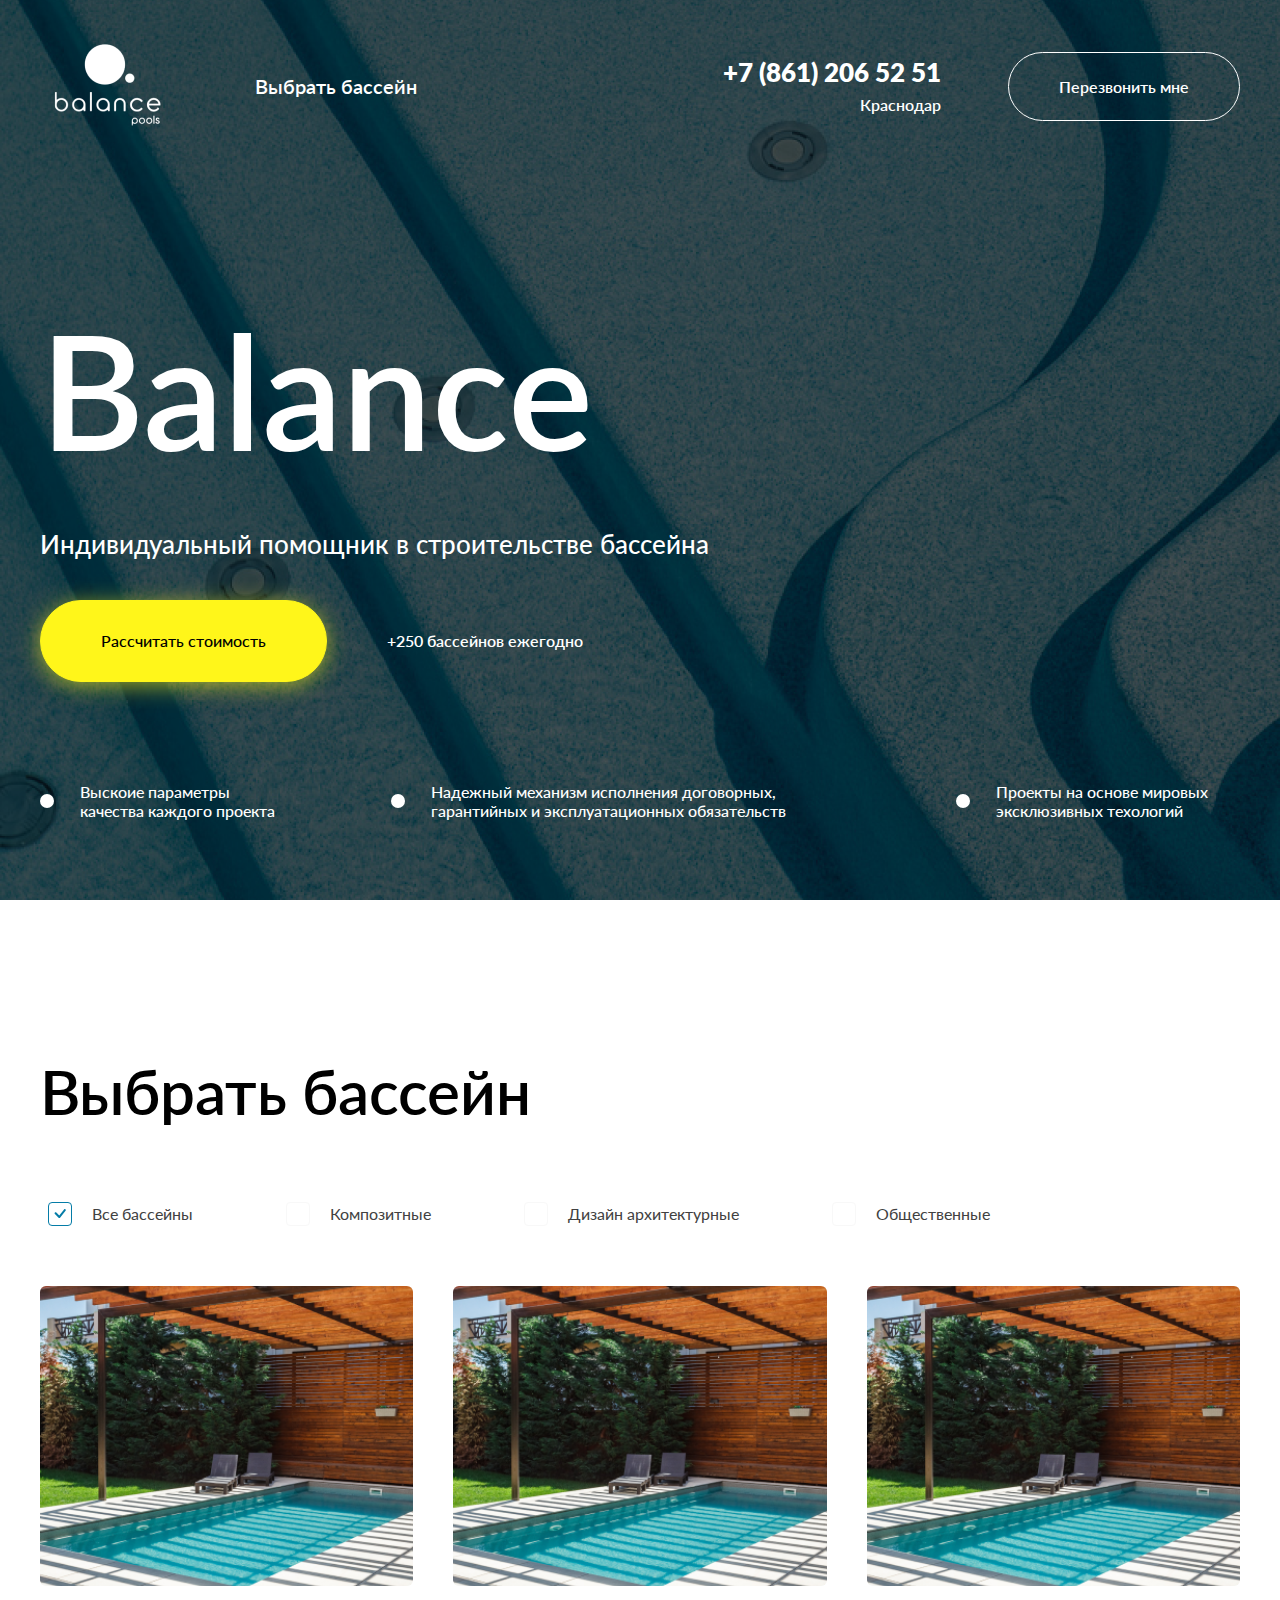
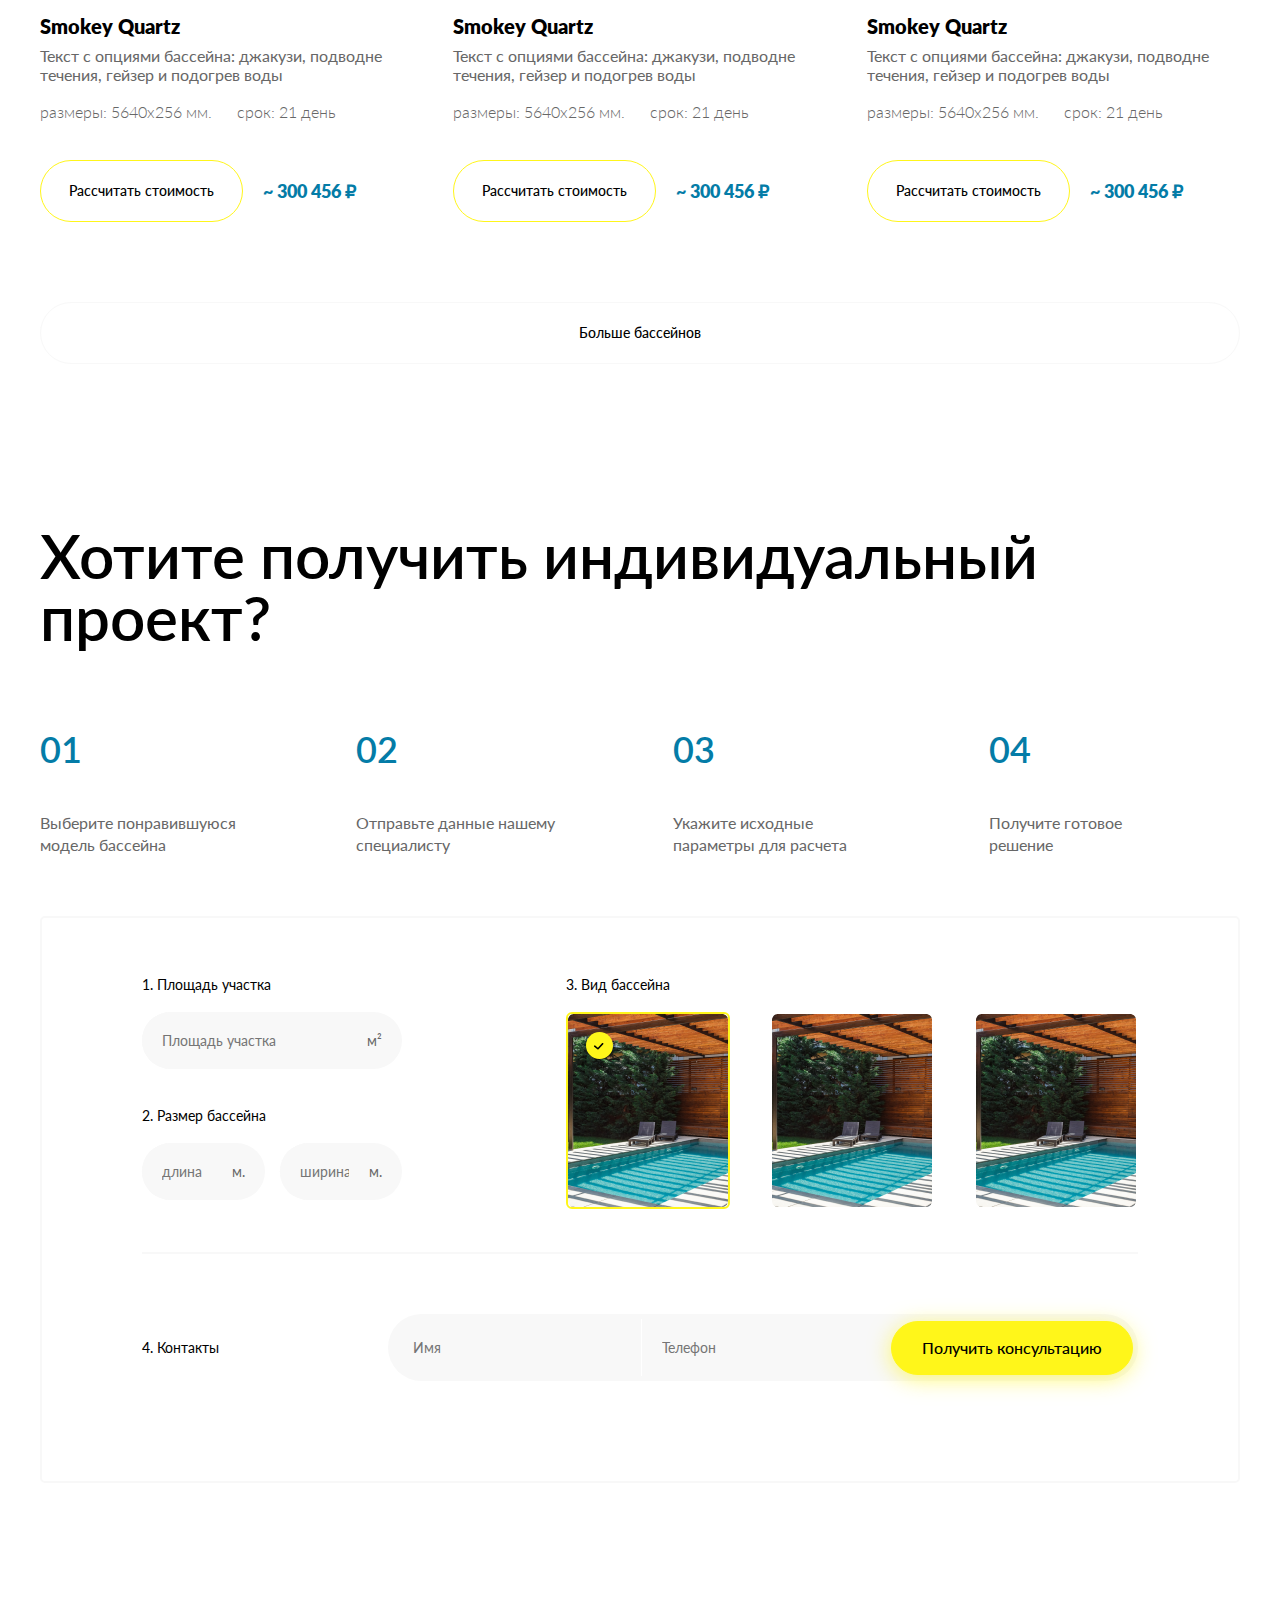
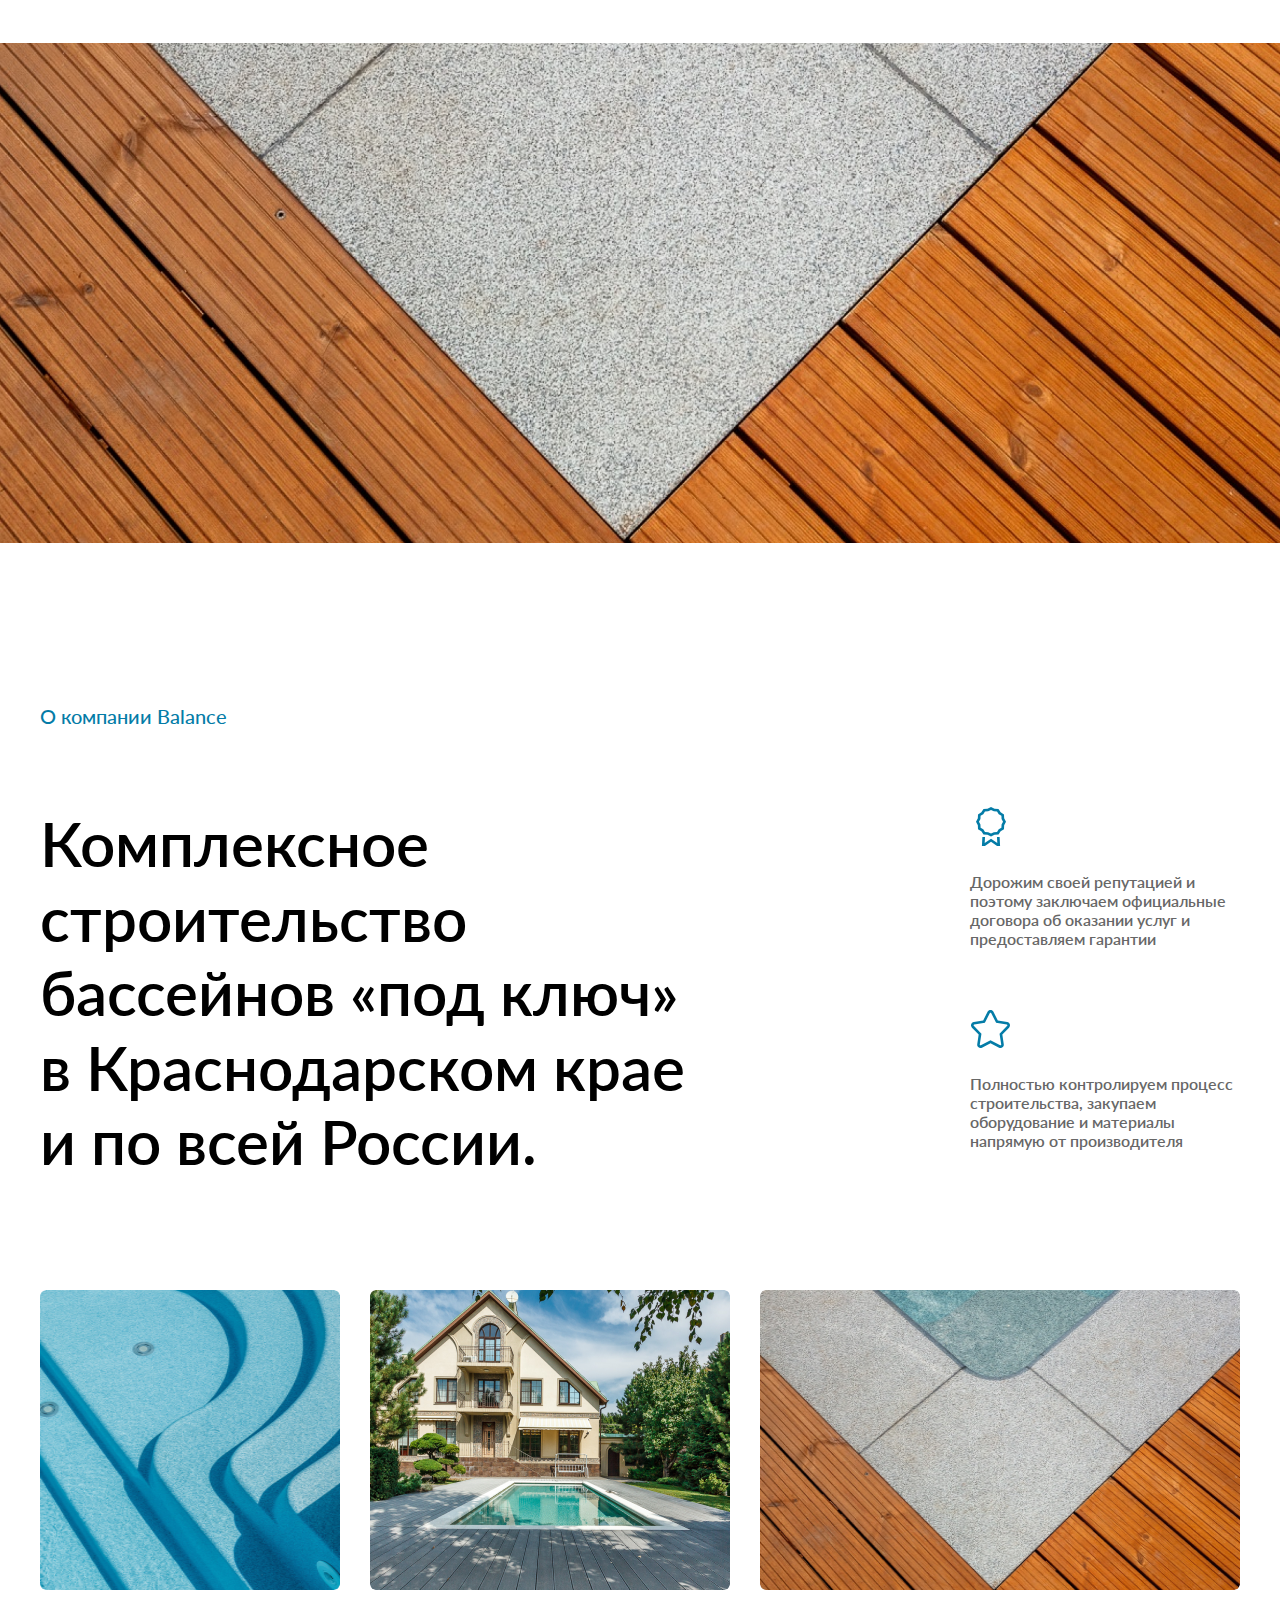
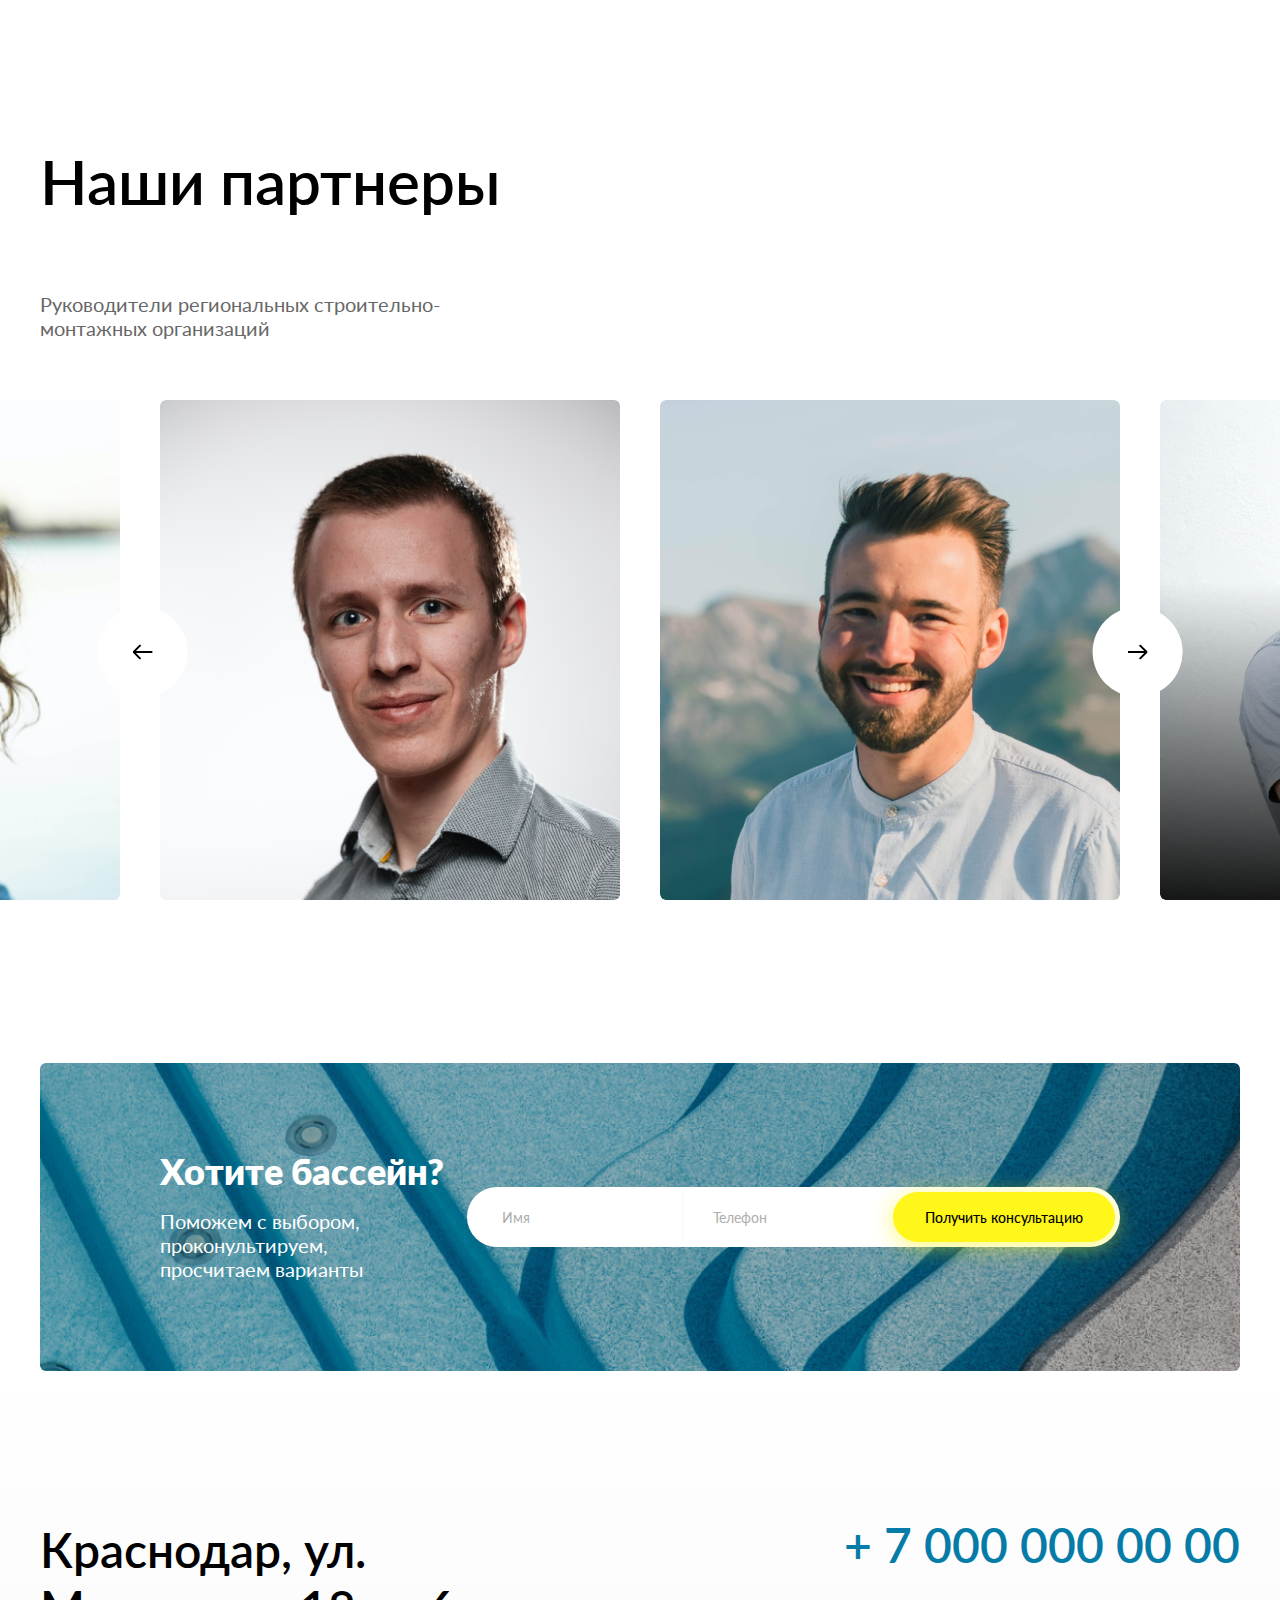
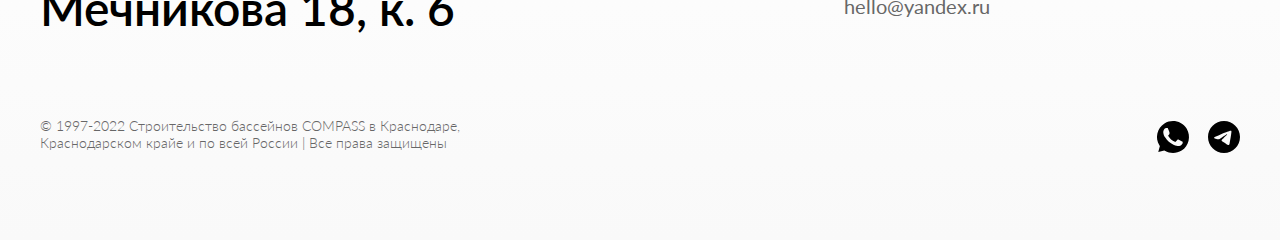
==== commit f9fb2314: "popup" ====
--- a/index.html
+++ b/index.html
@@ -45,7 +45,7 @@
                         <span>Краснодар</span>
                     </div>
 
-                    <a href="" class="btn-secondary">Перезвонить мне</a>
+                    <a href="" class="btn-secondary popup-link">Перезвонить мне</a>
                 </div>
 
 
@@ -580,7 +580,7 @@
 
 
 
-    <section class="contact-form white-text section">
+    <section class="white-text section">
         <div class="container">
             <div class="contact-form__inner" style="background-image: url('img/contact-form-img.png');">
                 <div class="form-info">
@@ -600,6 +600,27 @@
     </section>
 
 </div>
+
+
+<div class="popup-wrapper">
+    <div class="popup-close"></div>
+    <div class="popup-form">
+        <h4 class="popup-title">
+            Оставьте ваши контактные данные и мы вам перезвоним
+        </h4>
+
+        <form action="">
+            <input type="text" placeholder="Ваше имя">
+            <input type="text" placeholder="Номер телефона">
+            <input type="submit" value="Перезвонить мне">
+        </form>
+
+        <p>Нажимая кнопку, вы даете согласие на обработку персональных данных</p>
+    </div>
+</div>
+
+
+
 
     <footer class="footer">
         <div class="container">
--- a/css/main.min.css
+++ b/css/main.min.css
@@ -1,2 +1,2 @@
-@font-face{font-family:Lato;font-weight:300;font-style:normal;src:url(../fonts/Lato-Light.woff) format("woff"),url(../fonts/Lato-Light.woff2) format("woff2")}@font-face{font-family:Lato;font-weight:400;font-style:normal;src:url(../fonts/Lato-Regular.woff) format("woff"),url(../fonts/Lato-Regular.woff2) format("woff2")}@font-face{font-family:Lato;font-weight:500;font-style:normal;src:url(../fonts/Lato-Medium.woff) format("woff"),url(../fonts/Lato-Medium.woff2) format("woff2")}@font-face{font-family:Lato;font-weight:600;font-style:normal;src:url(../fonts/Lato-SemiBold.woff) format("woff"),url(../fonts/Lato-SemiBold.woff2) format("woff2")}@font-face{font-family:Lato;font-weight:700;font-style:normal;src:url(../fonts/Lato-Bold.woff) format("woff"),url(../fonts/Lato-Bold.woff2) format("woff2")}@font-face{font-family:Lato;font-weight:700;font-style:normal;src:url(../fonts/Lato-ExtraBold.woff) format("woff"),url(../fonts/Lato-ExtraBold.woff2) format("woff2")}*,a,body,form,input,select,textarea{font-family:Lato;font-weight:600}*,::after,::before{box-sizing:border-box;outline:0!important}h1,h2,h3,h4,h5,h6,p{margin:0;padding:0}ol,ul{margin:0;padding:0;list-style:none}a{text-decoration:none}body,html{margin:0;padding:0;width:100%;overflow-x:hidden;min-width:320px;max-width:100%}button,input,select{-webkit-appearance:none;-moz-appearance:none;appearance:none;background:0 0;border:none;outline:0}.container{max-width:1230px;padding:0 15px;margin:0 auto}.site-container{display:flex;flex-direction:column;height:100%}.page-container{flex:1 0 auto}.footer{flex:0 0 auto}*{transition:.2s linear}.bg-slider-wrapper{display:flex;width:100%;height:100%}.bg-slider{position:absolute;width:100%;height:100%;z-index:1}.bg-slide{flex-shrink:0}.bg-slide img{width:100%;height:100%;-o-object-fit:cover;object-fit:cover}.btn-secondary{font-weight:600;font-size:16px;line-height:19px;color:#fff61a;display:inline-block;padding:24px 50px;border:1px solid #fff;border-radius:100px}.btn-secondary:hover{background:#fff;color:#000}.btn-primary--fill{font-weight:500;font-size:16px;line-height:100%;color:#000;display:inline-block;padding:30px 92px;border:1px solid #fff61a;background:#fff61a;box-shadow:0 4px 22px rgba(255,246,26,.6);border-radius:60px}.btn-primary--fill:hover{background:#faf118}.header{position:absolute;width:100%;left:0;top:0;z-index:99}.header__inner{display:flex;justify-content:space-between;align-items:center;color:#fff;padding:30px 0}.header__inner a{color:#fff}.header__inner div{display:flex;align-items:center}.header__inner div .phone-wrapper{flex-direction:column;align-items:flex-end;margin-right:67px}.header__inner div .phone-wrapper .phone{font-weight:700;font-size:26px;line-height:100%;margin-bottom:10px}.header__inner .logo+a{font-weight:600;font-size:20px;line-height:100%}.header__inner .logo{margin-right:77px}.product-page.main-screen{background-size:cover;background-position:center;background-repeat:no-repeat;position:relative;filter:drop-shadow(0 4px 4px rgba(0, 0, 0, .25))}.product-page.main-screen .main-screen__inner{position:relative;z-index:5;min-height:800px;display:flex;flex-direction:column;justify-content:flex-end}.product-page.main-screen .main-screen__inner h1{font-weight:600;font-size:120px;line-height:100%;color:#fff;margin-bottom:60px}.product-page.main-screen .main-screen__inner .info{margin-bottom:80px}.product-page.main-screen .main-screen__inner .info ul{display:flex}.product-page.main-screen .main-screen__inner .info li{font-weight:500;font-size:16px;line-height:19px;display:flex;align-items:center;color:#fff;padding-left:40px;position:relative}.product-page.main-screen .main-screen__inner .info li:not(:last-child){margin-right:100px}.product-page.main-screen .main-screen__inner .info li::after{content:"";position:absolute;width:14px;height:14px;background:#fff;border-radius:100%;left:0;top:50%;transform:translateY(-50%)}.product-page.main-screen .main-screen__inner .btn-primary--fill{max-width:300px;margin-bottom:-35px}.col-4{display:grid;grid-template-columns:repeat(4,1fr)}.col-3{display:grid;grid-template-columns:repeat(3,1fr)}.section{margin-top:160px}.title-wrapper{display:flex;justify-content:space-between;align-items:flex-end;margin-bottom:80px}.title-wrapper h2.title{font-weight:600;font-size:62px;line-height:100%;color:#000}.title-with-descr .title{max-width:600px}.title-with-descr .descr{max-width:440px;font-weight:400;font-size:16px;line-height:120%;color:#676767}.task__list{margin-bottom:60px;gap:40px}.task__list-item{background:#f8f8f8;border-radius:6px;padding:30px;min-height:200px;display:flex;flex-direction:column;justify-content:space-between}.task__list-item img{max-width:40px}.task__list-item .title{font-weight:700;font-size:20px;line-height:38px;color:#047ca7}.task__list-item .subtitle{font-weight:400;font-size:14px;line-height:120%;color:#aeaeae}.tasks__images{display:flex;justify-content:space-between}.tasks__images img{max-height:217px;height:auto;-o-object-fit:cover;object-fit:cover;border-radius:6px}.tasks__images img:first-child{width:30%}.tasks__images img:nth-child(2){width:40%}.tasks__images img:nth-child(3){width:25%}.img-banner{width:100%;height:auto;border-radius:6px}.img-banner img{width:100%;height:100%;-o-object-fit:cover;object-fit:cover;max-height:400px;border-radius:6px}.gallery{position:relative;z-index:5}.gallery-slider{width:80%;height:100%;margin:0 auto;position:relative}.gallery-slider-wrapper{display:flex;width:100%;height:100%;position:relative}.gallery-slider-slide{flex-shrink:0}.gallery-slider-slide img{width:100%;height:100%;max-height:500px;border-radius:6px;-o-object-fit:cover;object-fit:cover}.gallery-slider .nav-wrapper{position:absolute;display:flex;align-items:center;justify-content:space-between;width:113%;top:50%;left:50%;transform:translate(-50%,-50%)}.gallery-slider .nav-wrapper .next-slide,.gallery-slider .nav-wrapper .prev-slide{display:flex;align-items:center;justify-content:center;width:90px;height:90px;background:#fff;border-radius:100%;position:relative;z-index:90;cursor:pointer}.gallery+.contact-form{margin-top:-55px}.contact-form{position:relative;z-index:10}.contact-form__inner{background:center/cover no-repeat #f8f8f8;border-radius:6px;display:flex;align-items:center;justify-content:space-between;padding:90px 120px}.contact-form__inner .form-info{max-width:300px;width:100%}.contact-form__inner .form-info h3{font-weight:700;font-size:36px;line-height:100%;color:#000;margin-bottom:20px}.contact-form__inner .form-info p{font-weight:400;font-size:20px;line-height:120%;color:#676767;max-width:230px}.contact-form__inner .form-fields{display:flex;align-items:center;background:#fff;border-radius:30px;padding:5px}.contact-form__inner .form-fields input{height:50px}.contact-form__inner .form-fields input:first-child{border-right:1px solid #f8f8f8}.contact-form__inner .form-fields .input-white{font-weight:400;font-size:14px;line-height:100%;display:flex;align-items:center;color:#aeaeae;padding-left:30px}.contact-form__inner .form-fields .input-white::-moz-placeholder{font-weight:400;font-size:14px;line-height:100%;display:flex;align-items:center;color:#aeaeae}.contact-form__inner .form-fields .input-white:-ms-input-placeholder{font-weight:400;font-size:14px;line-height:100%;display:flex;align-items:center;color:#aeaeae}.contact-form__inner .form-fields .input-white::placeholder{font-weight:400;font-size:14px;line-height:100%;display:flex;align-items:center;color:#aeaeae}.contact-form__inner .form-fields .btn-primary--fill{padding:18px 31px;font-weight:500;font-size:14px;line-height:100%;cursor:pointer}.contact-form.white-text h3,.contact-form.white-text p{color:#fff!important}.products__inner .product__list{gap:40px}.products__inner .product__item-img{width:100%;max-height:300px;margin-bottom:30px}.products__inner .product__item-img img{width:100%;max-height:300px;height:auto;-o-object-fit:cover;object-fit:cover;border-radius:6px}.products__inner .product__item-name{font-weight:700;font-size:20px;line-height:100%;color:#000;margin-bottom:10px}.products__inner .product__item-options{font-weight:400;font-size:16px;line-height:120%;color:#676767;margin-bottom:20px}.products__inner .product__item-info{display:flex;flex-wrap:wrap;font-weight:300;font-size:16px;line-height:100%;color:#676767;margin-bottom:40px}.products__inner .product__item-info span{margin-right:25px;font-weight:300}.products__inner .product__item-nav{display:flex;align-items:center}.products__inner .product__item-btn{font-weight:500;font-size:14px;line-height:100%;color:#000;padding:23px 28px;border:1px solid #fff61a;border-radius:60px;margin-right:20px}.products__inner .product__item-btn:hover{background:#fff61a;box-shadow:0 4px 22px rgba(255,246,26,.6)}.products__inner .product__item-price{font-weight:700;font-size:18px;line-height:100%;color:#047ca7}.products__inner .view-all{display:block;width:100%;padding:23px 0;text-align:center;font-weight:500;font-size:14px;line-height:100%;border:1px solid #f8f8f8;border-radius:38px;margin-top:80px;color:#000}.products__inner .view-all:hover{border-color:#047ca7}.steps__list{gap:65px}.steps__list-item .number{font-weight:600;font-size:36px;line-height:120%;color:#047ca7;margin-bottom:40px}.steps__list-item .text{font-weight:400;font-size:16px;line-height:140%;color:#676767;max-width:240px}.footer{background:linear-gradient(180deg,#fff 0,#f9f9f9 100%);padding-top:150px;padding-bottom:80px}.footer__inner .footer__row{display:flex;justify-content:space-between}.footer__inner .footer__row .social{display:flex;align-items:center}.footer__inner .footer__row .social a:not(:last-child){margin-right:15px}.footer__inner .footer__row:last-child{margin-top:80px}.footer__inner .footer__row .address{font-weight:600;font-size:48px;line-height:120%;color:#000;max-width:440px}.footer__inner .footer__row .contact{display:flex;flex-direction:column}.footer__inner .footer__row .phone{font-weight:600;font-size:48px;line-height:100%;color:#047ca7;margin-bottom:25px}.footer__inner .footer__row .email{font-weight:400;font-size:20px;line-height:120%;color:#676767}.footer__inner .footer__row .copyright{font-weight:300;font-size:14px;line-height:17px;color:#676767;max-width:460px}.home-page.main-screen{position:relative;background-size:cover;background-repeat:no-repeat;background-position:center}.home-page.main-screen .video-bg{position:absolute;width:100%;height:100%;top:0;left:0;overflow:hidden;z-index:4}.home-page.main-screen .video-bg::after{position:absolute;width:100%;height:100%;top:0;left:0;content:"";background:rgba(0,0,0,.5)}.home-page.main-screen .video-bg video{width:100%;height:100%;-o-object-fit:cover;object-fit:cover}.home-page.main-screen .main-screen__inner{height:100vh;min-height:800px;position:relative;z-index:5;display:flex;flex-direction:column;justify-content:flex-end;padding-bottom:80px}.home-page.main-screen .main-screen__inner h1{font-weight:600;font-size:160px;line-height:100%;display:flex;align-items:center;color:#fff;margin-bottom:60px}.home-page.main-screen .main-screen__inner .descr{font-style:normal;font-weight:500;font-size:26px;line-height:120%;color:#fff}.home-page.main-screen .main-screen__inner .row{display:flex;margin-top:40px;align-items:baseline}.home-page.main-screen .main-screen__inner .row a{margin-right:60px;max-width:300px;padding:32px 60px}.home-page.main-screen .main-screen__inner .row p{color:#fff}.home-page.main-screen .main-screen__inner ul{display:flex;margin-top:100px}.home-page.main-screen .main-screen__inner li{font-weight:500;font-size:16px;line-height:19px;display:flex;align-items:center;color:#fff;padding-left:40px;position:relative}.home-page.main-screen .main-screen__inner li:not(:last-child){margin-right:100px}.home-page.main-screen .main-screen__inner li::after{content:"";position:absolute;width:14px;height:14px;background:#fff;border-radius:100%;left:0;top:50%;transform:translateY(-50%)}.filter{display:flex;align-items:center;margin-bottom:40px;align-items:center;flex-wrap:wrap}.filter label{margin-right:85px;display:flex;align-items:center;margin-bottom:20px;cursor:pointer}.filter label:hover .radio-icon{border-color:#047ca7}.filter label:hover .radio-icon img{opacity:1}.filter label span{font-weight:400;font-size:16px;line-height:100%;color:#414141;position:relative}.filter label .radio-icon{width:24px;height:24px;border:1px solid #f8f8f8;box-sizing:border-box;border-radius:4px;background:#fff;display:flex;align-items:center;justify-content:center;margin-right:20px}.filter label .radio-icon img{opacity:0}.filter label input:checked+.radio-icon{border-color:#047ca7}.filter label input:checked+.radio-icon img{opacity:1}.home-steps .steps__list-item .text{max-width:200px}.quiz{margin-top:60px}.quiz .underline{border-bottom:2px solid #f8f8f8;padding-bottom:40px}.quiz__inner{border-radius:5px;border:2px solid #f8f8f8;padding:60px 100px}.quiz__inner .col:first-child{max-width:260px;margin-right:30px}.quiz__inner .col:last-child .item{margin-bottom:0}.quiz__inner .input{background:#f8f8f8;color:#aeaeae;font-weight:400;font-size:14px;line-height:100%;padding:20px;border-radius:50px;width:100%}.quiz__inner .field-wrap{background:#f8f8f8;display:flex;align-items:center;flex:1;font-weight:400;font-size:14px;line-height:100%;color:#676767;padding-right:20px;border-radius:50px}.quiz__inner .field-wrap:not(:last-child){margin-right:15px}.quiz__inner .row{display:flex;justify-content:space-between}.quiz__inner .row.bottom{margin-top:60px;display:flex}.quiz__inner .row.bottom .item{display:flex;align-items:center;justify-content:space-between;width:100%}.quiz__inner .row.bottom .item-title{margin-bottom:0}.quiz__inner .row.bottom .item .field-wrap{padding:5px;max-width:750px;margin-left:30px}.quiz__inner .row.bottom .item .field-wrap .btn-primary--fill{padding:18px 30px;cursor:pointer}.quiz__inner .row.bottom .item .field-wrap input:not([type=submit]){max-width:250px}.quiz__inner .row.bottom .item .field-wrap input:not([type=submit]):first-child{border-right:1px solid #fff;border-top-right-radius:0;border-bottom-right-radius:0}.quiz__inner .item{align-items:center}.quiz__inner .item:first-child{margin-bottom:40px}.quiz__inner .item-title{font-weight:400;font-size:14px;line-height:100%;color:#000;display:block;margin-bottom:20px}.quiz__inner .checkbox-wrapper{display:flex;align-items:center}.quiz__inner .checkbox-wrapper label{flex:1;cursor:pointer}.quiz__inner .checkbox-wrapper label input{display:none}.quiz__inner .checkbox-wrapper label:not(:last-child){margin-right:40px}.quiz__inner .checkbox-wrapper label img{width:100%;height:auto;-o-object-fit:cover;object-fit:cover;border:2px solid transparent;border-radius:6px}.quiz__inner .checkbox-wrapper label .img::after{position:absolute;content:"";background:url(../img/quiz-checked.svg) center/cover no-repeat;width:27px;height:27px;top:20px;left:20px;opacity:0}.quiz__inner .checkbox-wrapper label input:checked+.img{position:relative}.quiz__inner .checkbox-wrapper label input:checked+.img img{border:2px solid #fff61a}.quiz__inner .checkbox-wrapper label input:checked+.img::after{opacity:1}.full-page-banner{width:100%;height:100%;max-height:750px}.full-page-banner img{max-height:750px;width:100%;height:100%;-o-object-fit:cover;object-fit:cover}.small-title{font-weight:500;font-size:20px;line-height:100%;color:#047ca7;margin-bottom:80px}.about .title-wrapper{align-items:flex-start}.about .title-wrapper .title{max-width:680px;line-height:120%}.about .title-wrapper .descr-items{max-width:270px}.about .title-wrapper .descr-items .descr-item{margin-bottom:60px}.about .title-wrapper .descr-items .descr-item svg{margin-bottom:20px}.about__images{display:flex;align-items:center;justify-content:space-between}.about__images img{border-radius:6px;max-height:300px}.about__images img:first-child{width:25%}.about__images img:nth-child(2){width:30%}.about__images img:nth-child(3){width:40%}.gallery .section-descr{font-weight:400;font-size:20px;line-height:120%;color:#676767;margin-bottom:60px;max-width:400px}.gallery .with-hover{position:relative}.gallery .with-hover:hover .hover-content-wrapper{opacity:1;visibility:visible}.gallery .with-hover .hover-content-wrapper{position:absolute;width:100%;height:100%;top:0;left:0;display:flex;flex-direction:column;align-items:center;justify-content:flex-end;padding-bottom:50px;background:linear-gradient(180deg,rgba(0,0,0,0) 36.2%,rgba(0,0,0,.9) 100%);border-radius:6px;visibility:hidden;opacity:0}.gallery .with-hover .partner-name{font-weight:700;font-size:20px;line-height:100%;color:#fff;margin-bottom:10px;display:block}.gallery .with-hover .partner-position{font-weight:400;font-size:12px;line-height:120%;color:#fff;margin-bottom:20px}.gallery .with-hover .row{display:flex;align-items:center}.gallery .with-hover .row .btn{font-weight:500;font-size:14px;line-height:100%;color:#fff;padding:12px 22px;border:1px solid #fff61a;border-radius:38px}.gallery .with-hover .row .btn:hover{background:#fff61a;color:#000}.gallery .with-hover .partner-city{font-weight:400;font-size:14px;line-height:100%;color:#fff;position:relative;display:flex;align-items:center;margin-left:30px}.gallery .with-hover .partner-city::before{content:"";display:block;width:12px;height:12px;border-radius:12px;background:#fff61a;margin-right:20px}@media (max-width:991px){.home-page.main-screen .main-screen__inner h1{font-size:120px;margin-bottom:40px}.home-page.main-screen .main-screen__inner .row a{padding:20px 40px}.home-page.main-screen .main-screen__inner li{margin-right:50px!important}.quiz__inner .row{flex-direction:column}.quiz__inner .row .col{max-width:100%;width:100%}.row.underline .col:last-child{margin-top:40px}.row.bottom .item{display:flex;flex-direction:column;align-items:flex-start!important}.quiz__inner .row.bottom .item .field-wrap{margin-left:0;max-width:100%;width:100%;margin-top:25px}.item .row{flex-direction:row}}@media (max-width:768px){.gallery .with-hover .hover-content-wrapper{opacity:1;visibility:visible}.quiz__inner{padding:30px}.quiz__inner .row.bottom .item .field-wrap{flex-direction:column;border-radius:5px;padding-top:20px;padding-bottom:20px}.quiz__inner .row.bottom .item .field-wrap input:not([type=submit]){width:100%;max-width:100%}.quiz__inner .checkbox-wrapper label:not(:last-child){margin-right:10px}.home-page.main-screen .main-screen__inner h1{font-size:90px}.home-page.main-screen .main-screen__inner ul{flex-direction:column;margin-top:50px}.home-page.main-screen .main-screen__inner li{margin-bottom:20px}.home-page.main-screen .main-screen__inner{height:800px;min-height:0;padding-bottom:40px}.home-page.main-screen .main-screen__inner .row{flex-direction:column}.home-page.main-screen .main-screen__inner .row a{margin-bottom:25px;margin-right:0}.home-page.main-screen .main-screen__inner .descr{font-size:18px}.about__images img:nth-child(1),.about__images img:nth-child(3){display:none}.about__images img:nth-child(2){width:100%;height:auto;max-height:100%}}@media (max-width:991px){.title-wrapper h2.title{font-size:48px}.choice{display:none!important}.header__inner div .phone-wrapper{display:none}.btn-secondary{padding:15px 30px;font-size:14px}.header__inner{padding:15px 0}.product-page.main-screen .main-screen__inner{min-height:600px}.product-page.main-screen .main-screen__inner h1{font-size:90px;margin-bottom:30px}.product-page.main-screen .main-screen__inner .info li:not(:last-child){margin-right:50px}.product-page.main-screen .main-screen__inner .info{margin-bottom:40px}.title-with-descr{flex-direction:column;align-items:flex-start}.title-with-descr .title{max-width:100%;margin-bottom:30px}.title-with-descr .descr{max-width:650px}.title-wrapper{margin-bottom:40px}.task__list{gap:10px;margin-bottom:40px}.section{margin-top:100px}.contact-form__inner{flex-direction:column;align-items:flex-start;padding:40px 60px}.contact-form__inner .form-info{margin-bottom:25px;max-width:100%}.contact-form__inner .form-info h3{font-size:30px}.contact-form__inner .form-info p{max-width:100%}.contact-form__inner form,.contact-form__inner form .form-fields{width:100%}.contact-form__inner form .form-fields input{flex:1}.products__inner .product__list{gap:10px}.products__inner .product__item-nav{flex-direction:column-reverse;align-items:flex-start}.products__inner .product__item-nav .product__item-price{margin-bottom:15px}.products__inner .product__item-btn{padding:15px 20px}.products__inner .product__item-info{margin-bottom:25px}.products__inner .view-all{margin-top:40px}.steps__list{gap:25px}.footer__row{flex-direction:column}.footer__inner .footer__row:last-child,.footer__row .phone{margin-top:25px}.footer__inner .footer__row:last-child .copyright{margin-bottom:25px}.footer__inner .footer__row .address{font-size:32px;max-width:100%}.footer__inner .footer__row .phone{font-size:32px}}@media (max-width:768px){.product-page.main-screen .main-screen__inner h1{font-size:50px}.product-page.main-screen .main-screen__inner{min-height:100vh}.product-page.main-screen{margin-bottom:100px}.header .logo{margin-right:0}.header .logo img{max-width:90px}.product-page.main-screen .main-screen__inner .info ul{flex-direction:column}.product-page.main-screen .main-screen__inner .info ul li{margin-right:0!important;margin-bottom:15px}.btn-primary--fill{padding:20px;text-align:center}.title-wrapper h2.title{font-size:32px}.title-with-descr .descr{font-size:14px}.col-3,.col-4{grid-template-columns:repeat(2,1fr)}.tasks__images{flex-direction:column}.tasks__images img{width:100%!important;margin-bottom:15px}.section{margin-top:50px}.contact-form__inner .form-info h3{font-size:24px}.contact-form__inner .form-info p{font-size:14px}.contact-form__inner{padding:20px}.contact-form__inner .form-fields{flex-direction:column;align-items:flex-start;border-radius:5px;padding:35px 25px 15px}.contact-form__inner .form-fields .input-white{padding-left:10px;margin-bottom:40px;border-right:0!important;padding-bottom:10px;border-bottom:1px solid #f8f8f8}.contact-form__inner .form-fields input{width:100%}.gallery+.contact-form{margin-top:50px}.gallery-slider .nav-wrapper .next-slide,.gallery-slider .nav-wrapper .prev-slide{width:50px;height:50px;box-shadow:-1px 5px 8px 0 rgba(34,60,80,.1)}.products__inner .product__list{gap:35px}.steps__list-item .number{font-size:28px;margin-bottom:10px;margin-top:20px}.footer{padding-top:50px;padding-bottom:50px}}@media (max-width:480px){.col-3,.col-4{grid-template-columns:repeat(1,1fr)}}
+@font-face{font-family:Lato;font-weight:300;font-style:normal;src:url(../fonts/Lato-Light.woff) format("woff"),url(../fonts/Lato-Light.woff2) format("woff2")}@font-face{font-family:Lato;font-weight:400;font-style:normal;src:url(../fonts/Lato-Regular.woff) format("woff"),url(../fonts/Lato-Regular.woff2) format("woff2")}@font-face{font-family:Lato;font-weight:500;font-style:normal;src:url(../fonts/Lato-Medium.woff) format("woff"),url(../fonts/Lato-Medium.woff2) format("woff2")}@font-face{font-family:Lato;font-weight:600;font-style:normal;src:url(../fonts/Lato-SemiBold.woff) format("woff"),url(../fonts/Lato-SemiBold.woff2) format("woff2")}@font-face{font-family:Lato;font-weight:700;font-style:normal;src:url(../fonts/Lato-Bold.woff) format("woff"),url(../fonts/Lato-Bold.woff2) format("woff2")}@font-face{font-family:Lato;font-weight:700;font-style:normal;src:url(../fonts/Lato-ExtraBold.woff) format("woff"),url(../fonts/Lato-ExtraBold.woff2) format("woff2")}*,a,body,form,input,select,textarea{font-family:Lato;font-weight:600}*,::after,::before{box-sizing:border-box;outline:0!important}h1,h2,h3,h4,h5,h6,p{margin:0;padding:0}ol,ul{margin:0;padding:0;list-style:none}a{text-decoration:none}body,html{margin:0;padding:0;width:100%;overflow-x:hidden;min-width:320px;max-width:100%}button,input,select{-webkit-appearance:none;-moz-appearance:none;appearance:none;background:0 0;border:none;outline:0}.container{max-width:1230px;padding:0 15px;margin:0 auto}.site-container{display:flex;flex-direction:column;height:100%}.page-container{flex:1 0 auto}.footer{flex:0 0 auto}*{transition:.2s linear}.bg-slider-wrapper{display:flex;width:100%;height:100%}.bg-slider{position:absolute;width:100%;height:100%;z-index:1}.bg-slide{flex-shrink:0}.bg-slide img{width:100%;height:100%;-o-object-fit:cover;object-fit:cover}.btn-secondary{font-weight:600;font-size:16px;line-height:19px;color:#fff61a;display:inline-block;padding:24px 50px;border:1px solid #fff;border-radius:100px}.btn-secondary:hover{background:#fff;color:#000}.btn-primary--fill{font-weight:500;font-size:16px;line-height:100%;color:#000;display:inline-block;padding:30px 92px;border:1px solid #fff61a;background:#fff61a;box-shadow:0 4px 22px rgba(255,246,26,.6);border-radius:60px}.btn-primary--fill:hover{background:#faf118}.header{position:absolute;width:100%;left:0;top:0;z-index:99}.header__inner{display:flex;justify-content:space-between;align-items:center;color:#fff;padding:30px 0}.header__inner a{color:#fff}.header__inner div{display:flex;align-items:center}.header__inner div .phone-wrapper{flex-direction:column;align-items:flex-end;margin-right:67px}.header__inner div .phone-wrapper .phone{font-weight:700;font-size:26px;line-height:100%;margin-bottom:10px}.header__inner .logo+a{font-weight:600;font-size:20px;line-height:100%}.header__inner .logo{margin-right:77px}.product-page.main-screen{background-size:cover;background-position:center;background-repeat:no-repeat;position:relative;filter:drop-shadow(0 4px 4px rgba(0, 0, 0, .25))}.product-page.main-screen .main-screen__inner{position:relative;z-index:5;min-height:800px;display:flex;flex-direction:column;justify-content:flex-end}.product-page.main-screen .main-screen__inner h1{font-weight:600;font-size:120px;line-height:100%;color:#fff;margin-bottom:60px}.product-page.main-screen .main-screen__inner .info{margin-bottom:80px}.product-page.main-screen .main-screen__inner .info ul{display:flex}.product-page.main-screen .main-screen__inner .info li{font-weight:500;font-size:16px;line-height:19px;display:flex;align-items:center;color:#fff;padding-left:40px;position:relative}.product-page.main-screen .main-screen__inner .info li:not(:last-child){margin-right:100px}.product-page.main-screen .main-screen__inner .info li::after{content:"";position:absolute;width:14px;height:14px;background:#fff;border-radius:100%;left:0;top:50%;transform:translateY(-50%)}.product-page.main-screen .main-screen__inner .btn-primary--fill{max-width:300px;margin-bottom:-35px}.col-4{display:grid;grid-template-columns:repeat(4,1fr)}.col-3{display:grid;grid-template-columns:repeat(3,1fr)}.section{margin-top:160px}.title-wrapper{display:flex;justify-content:space-between;align-items:flex-end;margin-bottom:80px}.title-wrapper h2.title{font-weight:600;font-size:62px;line-height:100%;color:#000}.title-with-descr .title{max-width:600px}.title-with-descr .descr{max-width:440px;font-weight:400;font-size:16px;line-height:120%;color:#676767}.task__list{margin-bottom:60px;gap:40px}.task__list-item{background:#f8f8f8;border-radius:6px;padding:30px;min-height:200px;display:flex;flex-direction:column;justify-content:space-between}.task__list-item img{max-width:40px}.task__list-item .title{font-weight:700;font-size:20px;line-height:38px;color:#047ca7}.task__list-item .subtitle{font-weight:400;font-size:14px;line-height:120%;color:#aeaeae}.tasks__images{display:flex;justify-content:space-between}.tasks__images img{max-height:217px;height:auto;-o-object-fit:cover;object-fit:cover;border-radius:6px}.tasks__images img:first-child{width:30%}.tasks__images img:nth-child(2){width:40%}.tasks__images img:nth-child(3){width:25%}.img-banner{width:100%;height:auto;border-radius:6px}.img-banner img{width:100%;height:100%;-o-object-fit:cover;object-fit:cover;max-height:400px;border-radius:6px}.gallery{position:relative;z-index:5}.gallery-slider{width:80%;height:100%;margin:0 auto;position:relative}.gallery-slider-wrapper{display:flex;width:100%;height:100%;position:relative}.gallery-slider-slide{flex-shrink:0}.gallery-slider-slide img{width:100%;height:100%;max-height:500px;border-radius:6px;-o-object-fit:cover;object-fit:cover}.gallery-slider .nav-wrapper{position:absolute;display:flex;align-items:center;justify-content:space-between;width:113%;top:50%;left:50%;transform:translate(-50%,-50%)}.gallery-slider .nav-wrapper .next-slide,.gallery-slider .nav-wrapper .prev-slide{display:flex;align-items:center;justify-content:center;width:90px;height:90px;background:#fff;border-radius:100%;position:relative;z-index:90;cursor:pointer}.gallery+.contact-form{margin-top:-55px}.contact-form{position:relative;z-index:10}.contact-form__inner{background:center/cover no-repeat #f8f8f8;border-radius:6px;display:flex;align-items:center;justify-content:space-between;padding:90px 120px}.contact-form__inner .form-info{max-width:300px;width:100%}.contact-form__inner .form-info h3{font-weight:700;font-size:36px;line-height:100%;color:#000;margin-bottom:20px}.contact-form__inner .form-info p{font-weight:400;font-size:20px;line-height:120%;color:#676767;max-width:230px}.contact-form__inner .form-fields{display:flex;align-items:center;background:#fff;border-radius:30px;padding:5px}.contact-form__inner .form-fields input{height:50px}.contact-form__inner .form-fields input:first-child{border-right:1px solid #f8f8f8}.contact-form__inner .form-fields .input-white{font-weight:400;font-size:14px;line-height:100%;display:flex;align-items:center;color:#aeaeae;padding-left:30px}.contact-form__inner .form-fields .input-white::-moz-placeholder{font-weight:400;font-size:14px;line-height:100%;display:flex;align-items:center;color:#aeaeae}.contact-form__inner .form-fields .input-white:-ms-input-placeholder{font-weight:400;font-size:14px;line-height:100%;display:flex;align-items:center;color:#aeaeae}.contact-form__inner .form-fields .input-white::placeholder{font-weight:400;font-size:14px;line-height:100%;display:flex;align-items:center;color:#aeaeae}.contact-form__inner .form-fields .btn-primary--fill{padding:18px 31px;font-weight:500;font-size:14px;line-height:100%;cursor:pointer}.white-text h3,.white-text p{color:#fff!important}.products__inner .product__list{gap:40px}.products__inner .product__item-img{width:100%;max-height:300px;margin-bottom:30px}.products__inner .product__item-img img{width:100%;max-height:300px;height:auto;-o-object-fit:cover;object-fit:cover;border-radius:6px}.products__inner .product__item-name{font-weight:700;font-size:20px;line-height:100%;color:#000;margin-bottom:10px}.products__inner .product__item-options{font-weight:400;font-size:16px;line-height:120%;color:#676767;margin-bottom:20px}.products__inner .product__item-info{display:flex;flex-wrap:wrap;font-weight:300;font-size:16px;line-height:100%;color:#676767;margin-bottom:40px}.products__inner .product__item-info span{margin-right:25px;font-weight:300}.products__inner .product__item-nav{display:flex;align-items:center}.products__inner .product__item-btn{font-weight:500;font-size:14px;line-height:100%;color:#000;padding:23px 28px;border:1px solid #fff61a;border-radius:60px;margin-right:20px}.products__inner .product__item-btn:hover{background:#fff61a;box-shadow:0 4px 22px rgba(255,246,26,.6)}.products__inner .product__item-price{font-weight:700;font-size:18px;line-height:100%;color:#047ca7}.products__inner .view-all{display:block;width:100%;padding:23px 0;text-align:center;font-weight:500;font-size:14px;line-height:100%;border:1px solid #f8f8f8;border-radius:38px;margin-top:80px;color:#000}.products__inner .view-all:hover{border-color:#047ca7}.steps__list{gap:65px}.steps__list-item .number{font-weight:600;font-size:36px;line-height:120%;color:#047ca7;margin-bottom:40px}.steps__list-item .text{font-weight:400;font-size:16px;line-height:140%;color:#676767;max-width:240px}.footer{background:linear-gradient(180deg,#fff 0,#f9f9f9 100%);padding-top:150px;padding-bottom:80px}.footer__inner .footer__row{display:flex;justify-content:space-between}.footer__inner .footer__row .social{display:flex;align-items:center}.footer__inner .footer__row .social a:not(:last-child){margin-right:15px}.footer__inner .footer__row:last-child{margin-top:80px}.footer__inner .footer__row .address{font-weight:600;font-size:48px;line-height:120%;color:#000;max-width:440px}.footer__inner .footer__row .contact{display:flex;flex-direction:column}.footer__inner .footer__row .phone{font-weight:600;font-size:48px;line-height:100%;color:#047ca7;margin-bottom:25px}.footer__inner .footer__row .email{font-weight:400;font-size:20px;line-height:120%;color:#676767}.footer__inner .footer__row .copyright{font-weight:300;font-size:14px;line-height:17px;color:#676767;max-width:460px}.home-page.main-screen{position:relative;background-size:cover;background-repeat:no-repeat;background-position:center}.home-page.main-screen .video-bg{position:absolute;width:100%;height:100%;top:0;left:0;overflow:hidden;z-index:4}.home-page.main-screen .video-bg::after{position:absolute;width:100%;height:100%;top:0;left:0;content:"";background:rgba(0,0,0,.5)}.home-page.main-screen .video-bg video{width:100%;height:100%;-o-object-fit:cover;object-fit:cover}.home-page.main-screen .main-screen__inner{height:100vh;min-height:800px;position:relative;z-index:5;display:flex;flex-direction:column;justify-content:flex-end;padding-bottom:80px}.home-page.main-screen .main-screen__inner h1{font-weight:600;font-size:160px;line-height:100%;display:flex;align-items:center;color:#fff;margin-bottom:60px}.home-page.main-screen .main-screen__inner .descr{font-style:normal;font-weight:500;font-size:26px;line-height:120%;color:#fff}.home-page.main-screen .main-screen__inner .row{display:flex;margin-top:40px;align-items:baseline}.home-page.main-screen .main-screen__inner .row a{margin-right:60px;max-width:300px;padding:32px 60px}.home-page.main-screen .main-screen__inner .row p{color:#fff}.home-page.main-screen .main-screen__inner ul{display:flex;margin-top:100px}.home-page.main-screen .main-screen__inner li{font-weight:500;font-size:16px;line-height:19px;display:flex;align-items:center;color:#fff;padding-left:40px;position:relative}.home-page.main-screen .main-screen__inner li:not(:last-child){margin-right:100px}.home-page.main-screen .main-screen__inner li::after{content:"";position:absolute;width:14px;height:14px;background:#fff;border-radius:100%;left:0;top:50%;transform:translateY(-50%)}.filter{display:flex;align-items:center;margin-bottom:40px;align-items:center;flex-wrap:wrap}.filter label{margin-right:85px;display:flex;align-items:center;margin-bottom:20px;cursor:pointer}.filter label:hover .radio-icon{border-color:#047ca7}.filter label:hover .radio-icon img{opacity:1}.filter label span{font-weight:400;font-size:16px;line-height:100%;color:#414141;position:relative}.filter label .radio-icon{width:24px;height:24px;border:1px solid #f8f8f8;box-sizing:border-box;border-radius:4px;background:#fff;display:flex;align-items:center;justify-content:center;margin-right:20px}.filter label .radio-icon img{opacity:0}.filter label input:checked+.radio-icon{border-color:#047ca7}.filter label input:checked+.radio-icon img{opacity:1}.home-steps .steps__list-item .text{max-width:200px}.quiz{margin-top:60px}.quiz .underline{border-bottom:2px solid #f8f8f8;padding-bottom:40px}.quiz__inner{border-radius:5px;border:2px solid #f8f8f8;padding:60px 100px}.quiz__inner .col:first-child{max-width:260px;margin-right:30px}.quiz__inner .col:last-child .item{margin-bottom:0}.quiz__inner .input{background:#f8f8f8;color:#aeaeae;font-weight:400;font-size:14px;line-height:100%;padding:20px;border-radius:50px;width:100%}.quiz__inner .field-wrap{background:#f8f8f8;display:flex;align-items:center;flex:1;font-weight:400;font-size:14px;line-height:100%;color:#676767;padding-right:20px;border-radius:50px}.quiz__inner .field-wrap:not(:last-child){margin-right:15px}.quiz__inner .row{display:flex;justify-content:space-between}.quiz__inner .row.bottom{margin-top:60px;display:flex}.quiz__inner .row.bottom .item{display:flex;align-items:center;justify-content:space-between;width:100%}.quiz__inner .row.bottom .item-title{margin-bottom:0}.quiz__inner .row.bottom .item .field-wrap{padding:5px;max-width:750px;margin-left:30px}.quiz__inner .row.bottom .item .field-wrap .btn-primary--fill{padding:18px 30px;cursor:pointer}.quiz__inner .row.bottom .item .field-wrap input:not([type=submit]){max-width:250px}.quiz__inner .row.bottom .item .field-wrap input:not([type=submit]):first-child{border-right:1px solid #fff;border-top-right-radius:0;border-bottom-right-radius:0}.quiz__inner .item{align-items:center}.quiz__inner .item:first-child{margin-bottom:40px}.quiz__inner .item-title{font-weight:400;font-size:14px;line-height:100%;color:#000;display:block;margin-bottom:20px}.quiz__inner .checkbox-wrapper{display:flex;align-items:center}.quiz__inner .checkbox-wrapper label{flex:1;cursor:pointer}.quiz__inner .checkbox-wrapper label input{display:none}.quiz__inner .checkbox-wrapper label:not(:last-child){margin-right:40px}.quiz__inner .checkbox-wrapper label img{width:100%;height:auto;-o-object-fit:cover;object-fit:cover;border:2px solid transparent;border-radius:6px}.quiz__inner .checkbox-wrapper label .img::after{position:absolute;content:"";background:url(../img/quiz-checked.svg) center/cover no-repeat;width:27px;height:27px;top:20px;left:20px;opacity:0}.quiz__inner .checkbox-wrapper label input:checked+.img{position:relative}.quiz__inner .checkbox-wrapper label input:checked+.img img{border:2px solid #fff61a}.quiz__inner .checkbox-wrapper label input:checked+.img::after{opacity:1}.full-page-banner{width:100%;height:100%;max-height:750px}.full-page-banner img{max-height:750px;width:100%;height:100%;-o-object-fit:cover;object-fit:cover}.small-title{font-weight:500;font-size:20px;line-height:100%;color:#047ca7;margin-bottom:80px}.about .title-wrapper{align-items:flex-start}.about .title-wrapper .title{max-width:680px;line-height:120%}.about .title-wrapper .descr-items{max-width:270px}.about .title-wrapper .descr-items .descr-item{margin-bottom:60px}.about .title-wrapper .descr-items .descr-item svg{margin-bottom:20px}.about__images{display:flex;align-items:center;justify-content:space-between}.about__images img{border-radius:6px;max-height:300px}.about__images img:first-child{width:25%}.about__images img:nth-child(2){width:30%}.about__images img:nth-child(3){width:40%}.gallery .section-descr{font-weight:400;font-size:20px;line-height:120%;color:#676767;margin-bottom:60px;max-width:400px}.gallery .with-hover{position:relative}.gallery .with-hover:hover .hover-content-wrapper{opacity:1;visibility:visible}.gallery .with-hover .hover-content-wrapper{position:absolute;width:100%;height:100%;top:0;left:0;display:flex;flex-direction:column;align-items:center;justify-content:flex-end;padding-bottom:50px;background:linear-gradient(180deg,rgba(0,0,0,0) 36.2%,rgba(0,0,0,.9) 100%);border-radius:6px;visibility:hidden;opacity:0}.gallery .with-hover .partner-name{font-weight:700;font-size:20px;line-height:100%;color:#fff;margin-bottom:10px;display:block}.gallery .with-hover .partner-position{font-weight:400;font-size:12px;line-height:120%;color:#fff;margin-bottom:20px}.gallery .with-hover .row{display:flex;align-items:center}.gallery .with-hover .row .btn{font-weight:500;font-size:14px;line-height:100%;color:#fff;padding:12px 22px;border:1px solid #fff61a;border-radius:38px}.gallery .with-hover .row .btn:hover{background:#fff61a;color:#000}.gallery .with-hover .partner-city{font-weight:400;font-size:14px;line-height:100%;color:#fff;position:relative;display:flex;align-items:center;margin-left:30px}.gallery .with-hover .partner-city::before{content:"";display:block;width:12px;height:12px;border-radius:12px;background:#fff61a;margin-right:20px}@media (max-width:991px){.home-page.main-screen .main-screen__inner h1{font-size:120px;margin-bottom:40px}.home-page.main-screen .main-screen__inner .row a{padding:20px 40px}.home-page.main-screen .main-screen__inner li{margin-right:50px!important}.quiz__inner .row{flex-direction:column}.quiz__inner .row .col{max-width:100%;width:100%}.row.underline .col:last-child{margin-top:40px}.row.bottom .item{display:flex;flex-direction:column;align-items:flex-start!important}.quiz__inner .row.bottom .item .field-wrap{margin-left:0;max-width:100%;width:100%;margin-top:25px}.item .row{flex-direction:row}}@media (max-width:768px){.gallery .with-hover .hover-content-wrapper{opacity:1;visibility:visible}.quiz__inner{padding:30px}.quiz__inner .row.bottom .item .field-wrap{flex-direction:column;border-radius:5px;padding-top:20px;padding-bottom:20px}.quiz__inner .row.bottom .item .field-wrap input:not([type=submit]){width:100%;max-width:100%}.quiz__inner .checkbox-wrapper label:not(:last-child){margin-right:10px}.home-page.main-screen .main-screen__inner h1{font-size:90px}.home-page.main-screen .main-screen__inner ul{flex-direction:column;margin-top:50px}.home-page.main-screen .main-screen__inner li{margin-bottom:20px}.home-page.main-screen .main-screen__inner{height:800px;min-height:0;padding-bottom:40px}.home-page.main-screen .main-screen__inner .row{flex-direction:column}.home-page.main-screen .main-screen__inner .row a{margin-bottom:25px;margin-right:0}.home-page.main-screen .main-screen__inner .descr{font-size:18px}.about__images img:nth-child(1),.about__images img:nth-child(3){display:none}.about__images img:nth-child(2){width:100%;height:auto;max-height:100%}}.gallery-slider .nav-wrapper .next-slide:hover,.gallery-slider .nav-wrapper .prev-slide:hover{filter:drop-shadow(0 4px 22px rgba(255, 246, 26, .6));background:#fff61a}.popup-wrapper{position:fixed;width:100%;height:100%;top:0;left:0;background:rgba(0,0,0,.4);display:flex;justify-content:center;padding-left:10px;padding-right:10px;z-index:99;opacity:0;visibility:hidden}.popup-wrapper .popup-close{position:absolute;width:100%;height:100%;left:0;top:0;z-index:40}.popup-wrapper .popup-form{max-width:560px;height:auto;background:#fff;border-radius:5px;padding:60px 80px;display:block;max-height:512px;margin-top:100px;z-index:50}.popup-wrapper .popup-title{font-weight:600;font-size:26px;line-height:120%;color:#000;margin-bottom:40px;text-align:center}.popup-wrapper form{display:flex;flex-direction:column}.popup-wrapper form input:not([type=submit]){width:100%;margin-bottom:20px;background:#f8f8f8;border-radius:30px;padding:23px 40px;font-weight:400;font-size:14px;line-height:100%;color:#aeaeae}.popup-wrapper form input[type=submit]{background:#fff61a;box-shadow:0 4px 22px rgba(255,246,26,.6);border-radius:60px;width:100%;font-weight:500;font-size:14px;color:#000;padding:23px 0;cursor:pointer;margin-top:10px}.popup-wrapper form input[type=submit]:hover{background:#faf118}.popup-wrapper p{font-weight:300;font-size:14px;line-height:140%;color:#000;text-align:center;margin-top:20px}.open{opacity:1;visibility:visible}@media (max-width:991px){.title-wrapper h2.title{font-size:48px}.choice{display:none!important}.header__inner div .phone-wrapper{display:none}.btn-secondary{padding:15px 30px;font-size:14px}.header__inner{padding:15px 0}.product-page.main-screen .main-screen__inner{min-height:600px}.product-page.main-screen .main-screen__inner h1{font-size:90px;margin-bottom:30px}.product-page.main-screen .main-screen__inner .info li:not(:last-child){margin-right:50px}.product-page.main-screen .main-screen__inner .info{margin-bottom:40px}.title-with-descr{flex-direction:column;align-items:flex-start}.title-with-descr .title{max-width:100%;margin-bottom:30px}.title-with-descr .descr{max-width:650px}.title-wrapper{margin-bottom:40px}.task__list{gap:10px;margin-bottom:40px}.section{margin-top:100px}.contact-form__inner{flex-direction:column;align-items:flex-start;padding:40px 60px}.contact-form__inner .form-info{margin-bottom:25px;max-width:100%}.contact-form__inner .form-info h3{font-size:30px}.contact-form__inner .form-info p{max-width:100%}.contact-form__inner form,.contact-form__inner form .form-fields{width:100%}.contact-form__inner form .form-fields input{flex:1}.products__inner .product__list{gap:10px}.products__inner .product__item-nav{flex-direction:column-reverse;align-items:flex-start}.products__inner .product__item-nav .product__item-price{margin-bottom:15px}.products__inner .product__item-btn{padding:15px 20px}.products__inner .product__item-info{margin-bottom:25px}.products__inner .view-all{margin-top:40px}.steps__list{gap:25px}.footer__row{flex-direction:column}.footer__inner .footer__row:last-child,.footer__row .phone{margin-top:25px}.footer__inner .footer__row:last-child .copyright{margin-bottom:25px}.footer__inner .footer__row .address{font-size:32px;max-width:100%}.footer__inner .footer__row .phone{font-size:32px}}@media (max-width:768px){.product-page.main-screen .main-screen__inner h1{font-size:50px}.product-page.main-screen .main-screen__inner{min-height:100vh}.product-page.main-screen{margin-bottom:100px}.header .logo{margin-right:0}.header .logo img{max-width:90px}.product-page.main-screen .main-screen__inner .info ul{flex-direction:column}.product-page.main-screen .main-screen__inner .info ul li{margin-right:0!important;margin-bottom:15px}.btn-primary--fill{padding:20px;text-align:center}.title-wrapper h2.title{font-size:32px}.title-with-descr .descr{font-size:14px}.col-3,.col-4{grid-template-columns:repeat(2,1fr)}.tasks__images{flex-direction:column}.tasks__images img{width:100%!important;margin-bottom:15px}.section{margin-top:50px}.contact-form__inner .form-info h3{font-size:24px}.contact-form__inner .form-info p{font-size:14px}.contact-form__inner{padding:20px}.contact-form__inner .form-fields{flex-direction:column;align-items:flex-start;border-radius:5px;padding:35px 25px 15px}.contact-form__inner .form-fields .input-white{padding-left:10px;margin-bottom:40px;border-right:0!important;padding-bottom:10px;border-bottom:1px solid #f8f8f8}.contact-form__inner .form-fields input{width:100%}.gallery+.contact-form{margin-top:50px}.gallery-slider .nav-wrapper .next-slide,.gallery-slider .nav-wrapper .prev-slide{width:50px;height:50px;box-shadow:-1px 5px 8px 0 rgba(34,60,80,.1)}.products__inner .product__list{gap:35px}.steps__list-item .number{font-size:28px;margin-bottom:10px;margin-top:20px}.footer{padding-top:50px;padding-bottom:50px}}@media (max-width:480px){.col-3,.col-4{grid-template-columns:repeat(1,1fr)}}
 /*# sourceMappingURL=main.min.css.map */
